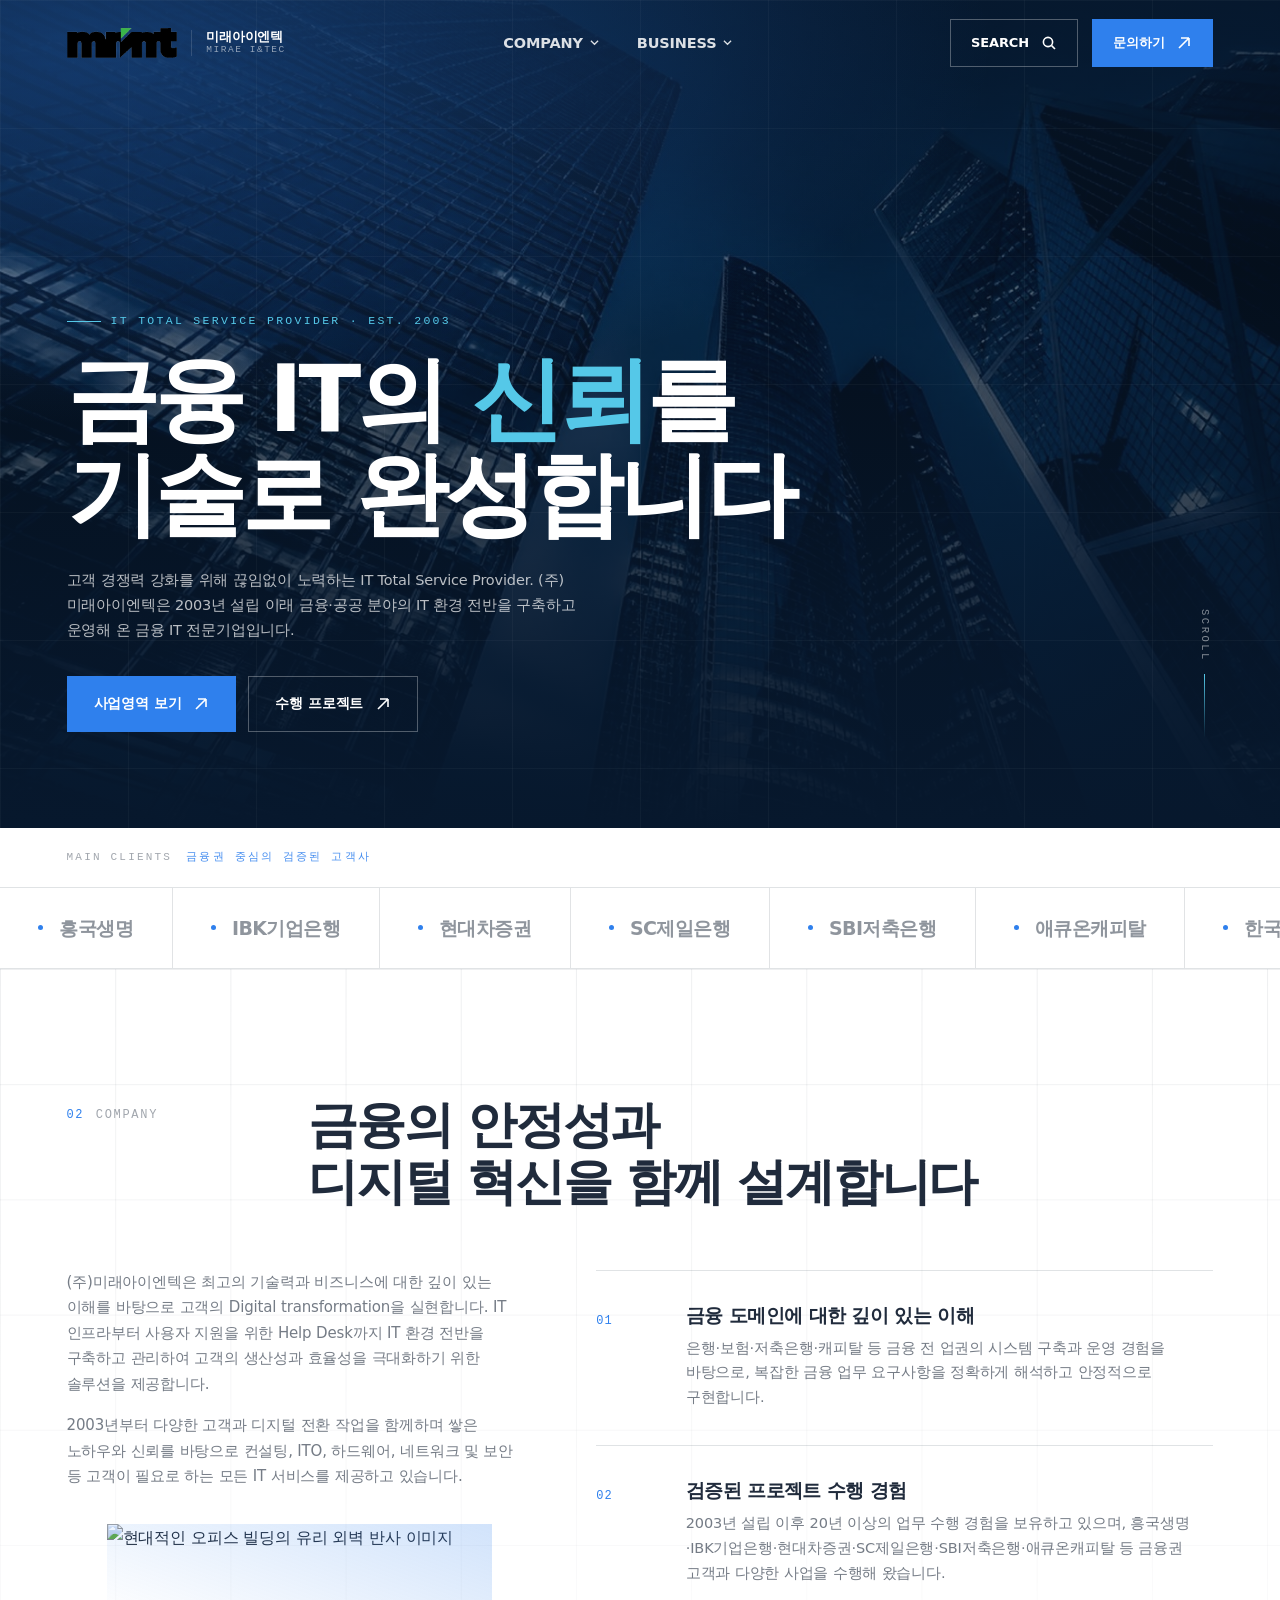
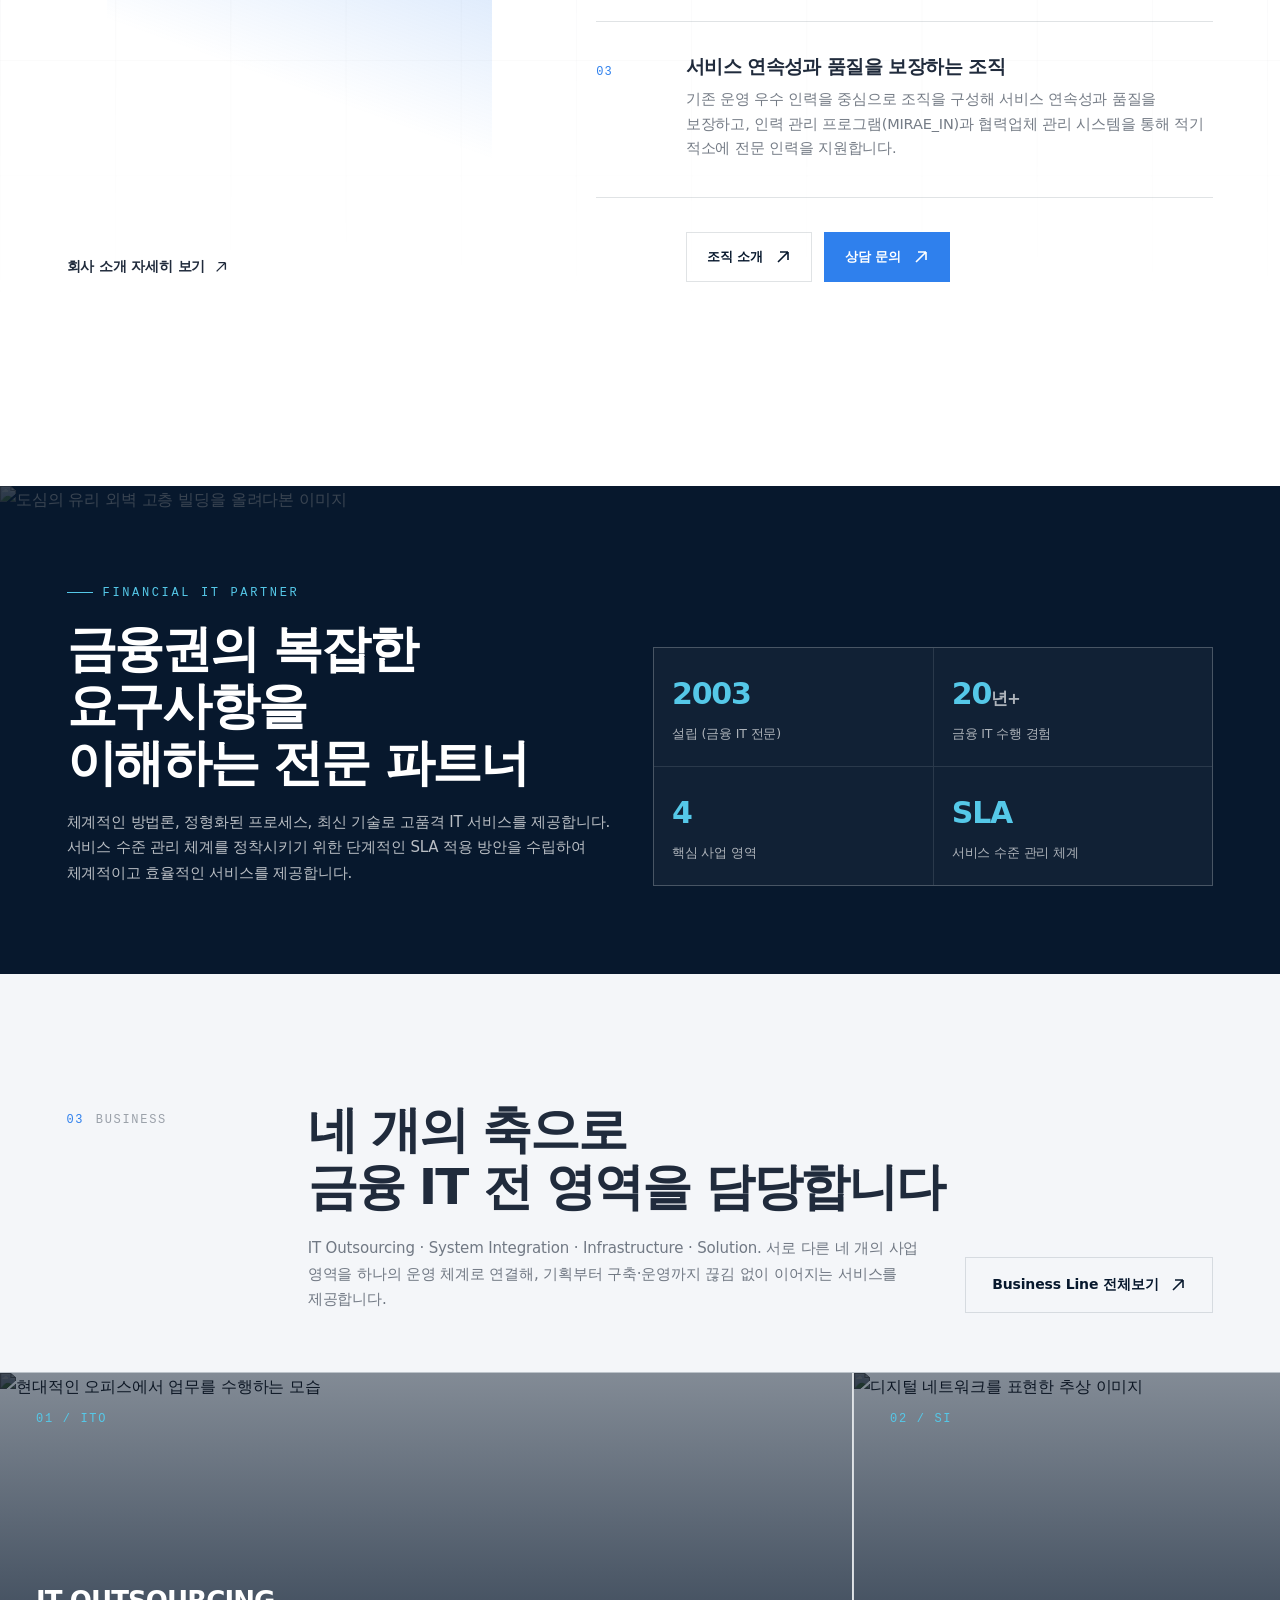
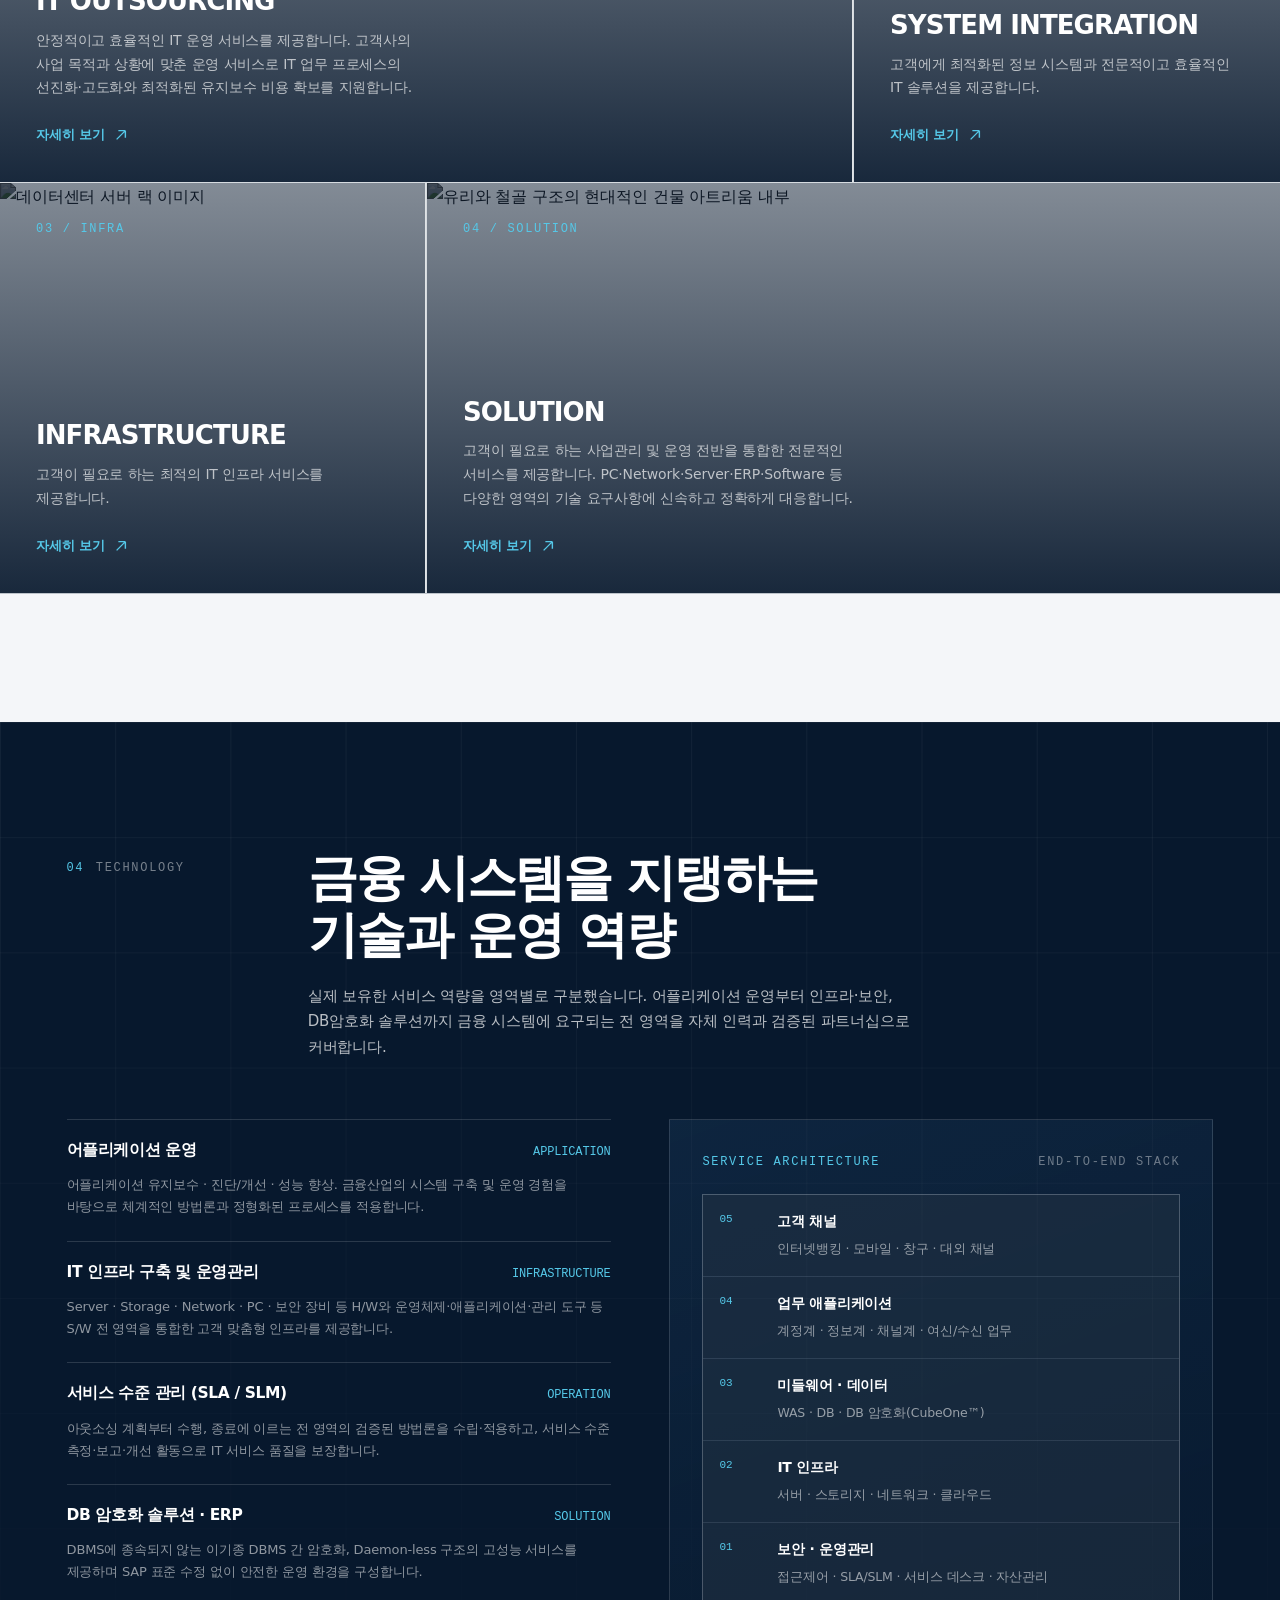
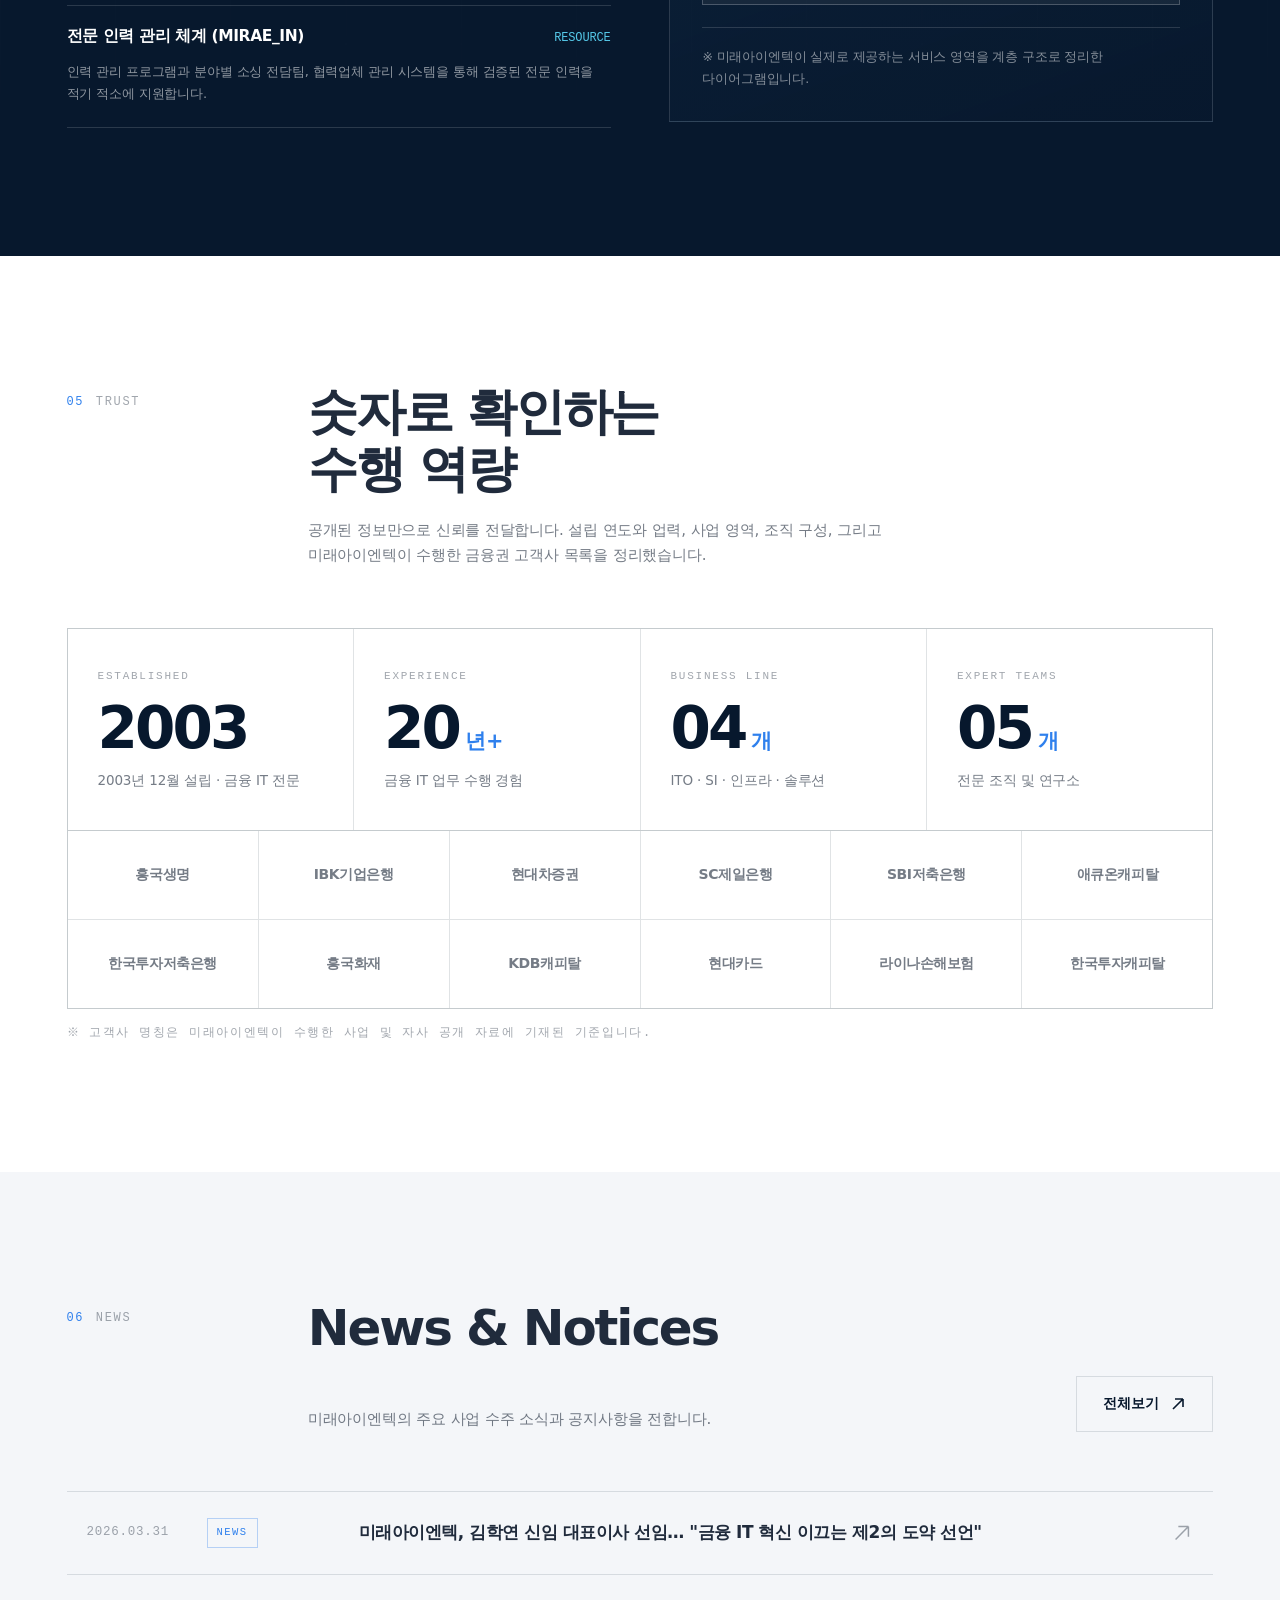
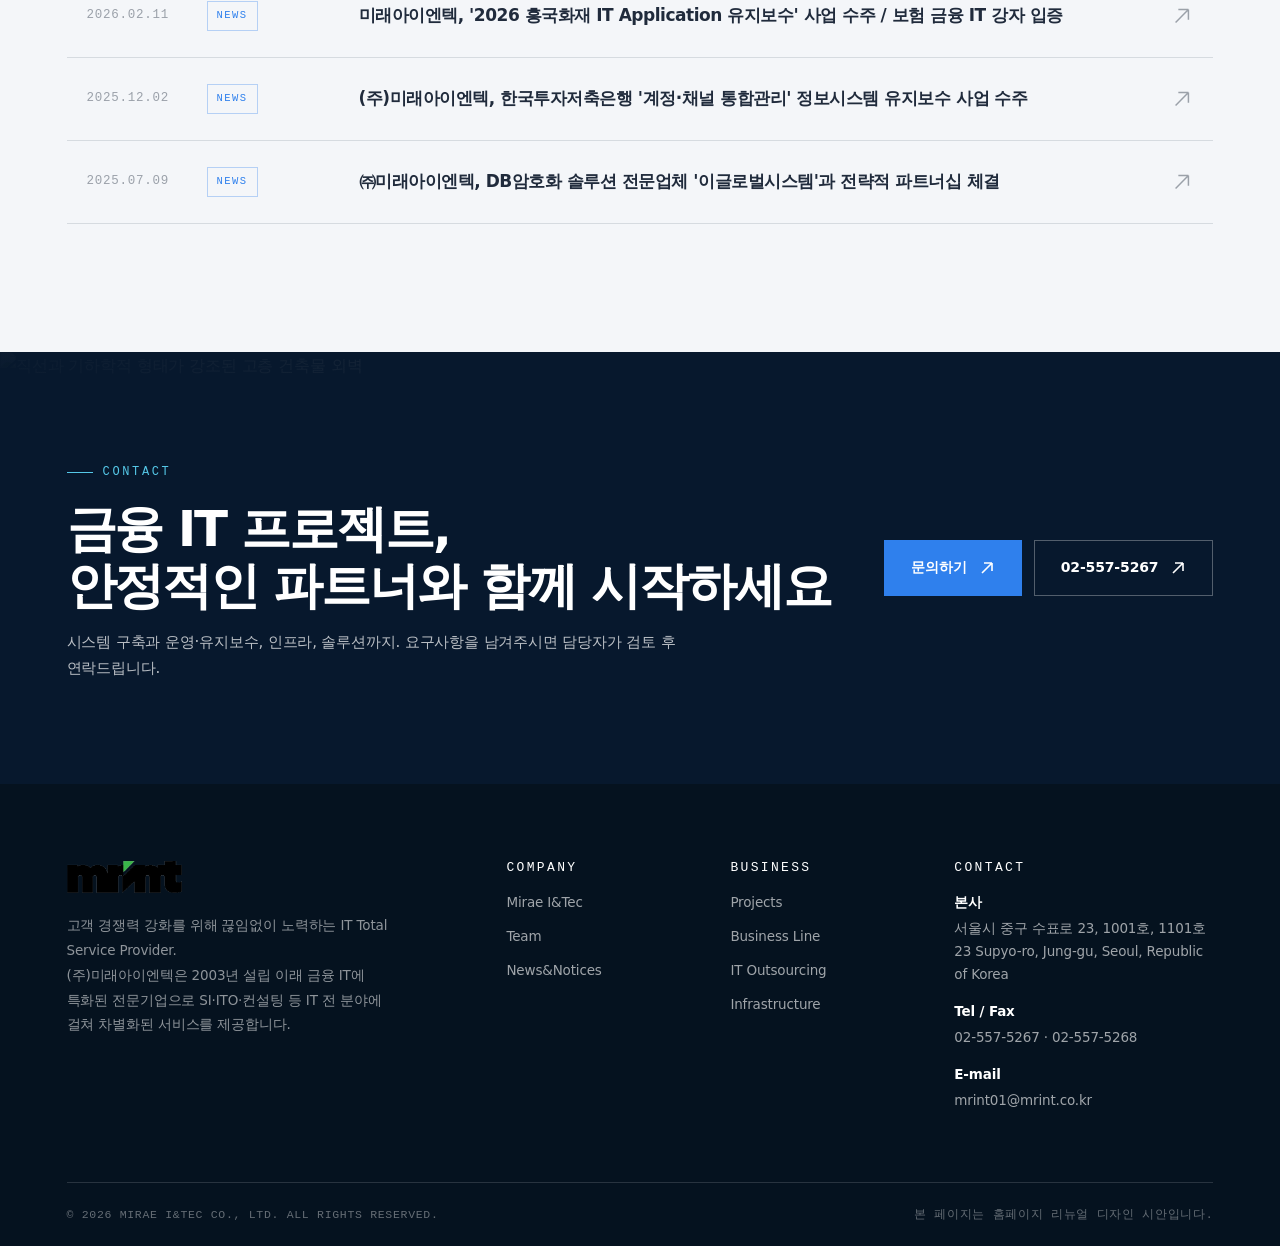
==== index.html @ 9a695aab "폴더 분리" ====
<!DOCTYPE html>
<html lang="ko">
<head>
<meta charset="utf-8">
<script>document.documentElement.className='js';</script>
<meta name="viewport" content="width=device-width, initial-scale=1">
<title>미래아이엔텍 MRINT | 금융 IT Total Service Provider</title>
<meta name="description" content="미래아이엔텍은 2003년 설립 이래 금융권 IT에 특화된 전문기업으로, ITO·SI·인프라·솔루션 등 IT 전 분야에 걸쳐 차별화된 서비스를 제공합니다.">
<link rel="preconnect" href="https://cdn.jsdelivr.net">
<link rel="stylesheet" href="https://cdn.jsdelivr.net/gh/orioncactus/pretendard@v1.3.9/dist/web/variable/pretendardvariable-dynamic-subset.min.css">
<link rel="stylesheet" href="css/style.css">
</head>
<body>
<!-- ===================== HEADER ===================== -->
<header class="hd" id="hd">
  <div class="wrap hd__in">
    <a class="brand" href="#/" data-nav>
      <img class="brand__logo" src="images/logo.png" alt="미래아이엔텍 MRINT 로고">
      <span class="brand__txt"><b>미래아이엔텍</b><i>Mirae I&amp;Tec</i></span>
    </a>
    <nav class="nav" aria-label="주 메뉴">
      <div class="nav__item">
        <a class="nav__link" href="#/company/mirae" data-nav>COMPANY
          <svg class="nav__caret" viewBox="0 0 10 10" fill="none" stroke="currentColor" stroke-width="1.4"><path d="M1 3l4 4 4-4"/></svg>
        </a>
        <div class="mega">
          <a href="#/company/mirae" data-nav><em>01</em><span><b>Mirae I&amp;Tec</b><i>기업 소개 · 비전 · 오시는 길</i></span></a>
          <a href="#/company/team" data-nav><em>02</em><span><b>Team</b><i>대표이사 및 5개 전문 조직</i></span></a>
          <a href="#/company/news" data-nav><em>03</em><span><b>News&amp;Notices</b><i>뉴스 · 공지사항</i></span></a>
        </div>
      </div>
      <div class="nav__item">
        <a class="nav__link" href="#/business/business-line" data-nav>BUSINESS
          <svg class="nav__caret" viewBox="0 0 10 10" fill="none" stroke="currentColor" stroke-width="1.4"><path d="M1 3l4 4 4-4"/></svg>
        </a>
        <div class="mega">
          <a href="#/business/projects" data-nav><em>01</em><span><b>Projects</b><i>수행 프로젝트 전체 목록</i></span></a>
          <a href="#/business/business-line" data-nav><em>02</em><span><b>Business Line</b><i>ITO · SI · 인프라 · 솔루션</i></span></a>
        </div>
      </div>
    </nav>
    <div class="hd__act">
      <button class="btn btn--ghost btn--sm hd__cta" type="button" data-open-search>
        <span>SEARCH</span>
        <svg class="btn__ico" viewBox="0 0 16 16" fill="none" stroke="currentColor" stroke-width="1.6"><circle cx="7" cy="7" r="4.6"/><path d="M10.6 10.6L14 14"/></svg>
      </button>
      <a class="btn btn--blue btn--sm hd__cta" href="#/contact" data-nav><span>문의하기</span>
        <svg class="btn__ico" viewBox="0 0 16 16" fill="none" stroke="currentColor" stroke-width="1.6"><path d="M3 13L13 3M13 3H5M13 3v8"/></svg>
      </a>
      <button class="burger" type="button" aria-label="메뉴 열기" id="burger"><i></i></button>
    </div>
  </div>
</header>

<!-- ===================== MOBILE NAV ===================== -->
<div class="mnav" id="mnav">
  <div class="mnav__grp">
    <span>COMPANY</span>
    <a href="#/company/mirae" data-nav>Mirae I&amp;Tec<small>기업 소개 · 비전 · 오시는 길</small></a>
    <a href="#/company/team" data-nav>Team<small>대표이사 및 5개 전문 조직</small></a>
    <a href="#/company/news" data-nav>News&amp;Notices<small>뉴스 · 공지사항</small></a>
  </div>
  <div class="mnav__grp">
    <span>BUSINESS</span>
    <a href="#/business/projects" data-nav>Projects<small>수행 프로젝트 전체 목록</small></a>
    <a href="#/business/business-line" data-nav>Business Line<small>ITO · SI · 인프라 · 솔루션</small></a>
  </div>
  <div class="mnav__grp">
    <span>CONTACT</span>
    <a href="#/contact" data-nav>문의 및 상담</a>
  </div>
  <div class="mnav__foot">
    서울시 중구 수표로 23, 1001호, 1101호<br>
    T. 02-557-5267 &nbsp;·&nbsp; F. 02-557-5268<br>
    E. mrint01@mrint.co.kr
  </div>
</div>

<!-- ===================== SEARCH OVERLAY ===================== -->
<div class="ovl" id="srch" style="z-index:130;padding-top:clamp(84px,10vw,120px)">
  <div class="wrap">
    <span class="eyebrow" style="color:var(--cyan)">SEARCH</span>
    <h2 class="h-lg" style="color:#fff;margin:18px 0 26px">무엇을 찾으시나요?</h2>
    <input id="srchIn" type="search" placeholder="프로젝트, 뉴스, 사업분야 검색" autocomplete="off"
      style="width:100%;background:transparent;border:0;border-bottom:2px solid rgba(255,255,255,.25);color:#fff;font:inherit;font-size:clamp(20px,3vw,32px);font-weight:700;letter-spacing:-0.035em;padding:16px 0;outline:none">
    <ul id="srchOut" style="margin-top:26px;border-top:1px solid var(--hair-l);max-height:46vh;overflow:auto"></ul>
    <button class="btn btn--ghost btn--sm" style="margin-top:28px" type="button" data-close-search><span>닫기</span></button>
  </div>
</div>

<!-- ===================== HOME ===================== -->
<main>
<section class="page is-on" id="page-home">

  <!-- HERO -->
  <div class="hero">
    <div class="hero__bg">
      <img src="images/hero.jpg" alt="야경의 고층 빌딩을 올려다본 로우앵글 이미지">
    </div>
    <div class="hero__grid"></div>
    <div class="hero__scroll"><span>SCROLL</span><i></i></div>
    <div class="hero__in wrap">
      <div class="hero__top">
        <div>
          <span class="hero__tag">IT Total Service Provider · Est. 2003</span>
          <h1>금융 IT의 <em>신뢰</em>를<br>기술로 <span class="out">완성</span>합니다</h1>
          <p class="hero__desc">고객 경쟁력 강화를 위해 끊임없이 노력하는 IT Total Service Provider. (주)미래아이엔텍은 2003년 설립 이래 금융·공공 분야의 IT 환경 전반을 구축하고 운영해 온 금융 IT 전문기업입니다.</p>
          <div class="hero__btns">
            <a class="btn btn--blue" href="#/business/business-line" data-nav><span>사업영역 보기</span>
              <svg class="btn__ico" viewBox="0 0 16 16" fill="none" stroke="currentColor" stroke-width="1.6"><path d="M3 13L13 3M13 3H5M13 3v8"/></svg></a>
            <a class="btn btn--ghost" href="#/business/projects" data-nav><span>수행 프로젝트</span>
              <svg class="btn__ico" viewBox="0 0 16 16" fill="none" stroke="currentColor" stroke-width="1.6"><path d="M3 13L13 3M13 3H5M13 3v8"/></svg></a>
          </div>
        </div>
      </div>
    </div>
  </div>

  <!-- CLIENTS -->
  <div class="clients">
    <div class="clients__lbl"><span>Main Clients</span><span style="color:rgba(47,128,237,.9)">금융권 중심의 검증된 고객사</span></div>
    <div class="marquee">
      <span>흥국생명</span><span>IBK기업은행</span><span>현대차증권</span><span>SC제일은행</span><span>SBI저축은행</span><span>애큐온캐피탈</span><span>한국투자저축은행</span><span>흥국화재</span><span>KDB캐피탈</span><span>현대카드</span><span>라이나손해보험</span><span>BNK캐피탈</span><span>한국투자캐피탈</span><span>태광그룹</span><span>산림조합중앙회</span><span>경동나비엔</span>
      <span>흥국생명</span><span>IBK기업은행</span><span>현대차증권</span><span>SC제일은행</span><span>SBI저축은행</span><span>애큐온캐피탈</span><span>한국투자저축은행</span><span>흥국화재</span><span>KDB캐피탈</span><span>현대카드</span><span>라이나손해보험</span><span>BNK캐피탈</span><span>한국투자캐피탈</span><span>태광그룹</span><span>산림조합중앙회</span><span>경동나비엔</span>
    </div>
  </div>

  <!-- 02 COMPANY -->
  <section class="sec">
    <div class="grid-lines"></div>
    <div class="wrap">
      <div class="sec-head reveal">
        <div class="sec-head__rail"><span class="idx">02</span><span class="mono" style="color:var(--ink-40)">Company</span></div>
        <div>
          <h2 class="h-lg sec-head__title">금융의 안정성과<br>디지털 혁신을 함께 설계합니다</h2>
        </div>
      </div>
      <div class="intro">
        <div class="intro__aside reveal">
          <p class="lead">(주)미래아이엔텍은 최고의 기술력과 비즈니스에 대한 깊이 있는 이해를 바탕으로 고객의 Digital transformation을 실현합니다. IT 인프라부터 사용자 지원을 위한 Help Desk까지 IT 환경 전반을 구축하고 관리하여 고객의 생산성과 효율성을 극대화하기 위한 솔루션을 제공합니다.</p>
          <p class="lead" style="margin-top:16px">2003년부터 다양한 고객과 디지털 전환 작업을 함께하며 쌓은 노하우와 신뢰를 바탕으로 컨설팅, ITO, 하드웨어, 네트워크 및 보안 등 고객이 필요로 하는 모든 IT 서비스를 제공하고 있습니다.</p>
          <figure class="intro__fig">
            <img src="https://sspark.genspark.ai/i/3zd4HJDZ93FeDsOf?width=2560" alt="현대적인 오피스 빌딩의 유리 외벽 반사 이미지">
          </figure>
          <a class="lnk" href="#/company/mirae" data-nav style="margin-top:26px">회사 소개 자세히 보기
            <svg width="14" height="14" viewBox="0 0 16 16" fill="none" stroke="currentColor" stroke-width="1.6"><path d="M3 13L13 3M13 3H5M13 3v8"/></svg></a>
        </div>
        <div class="value reveal" data-d="1">
          <div class="value__row">
            <em>01</em>
            <div><h3 class="h-sm">금융 도메인에 대한 깊이 있는 이해</h3>
            <p>은행·보험·저축은행·캐피탈 등 금융 전 업권의 시스템 구축과 운영 경험을 바탕으로, 복잡한 금융 업무 요구사항을 정확하게 해석하고 안정적으로 구현합니다.</p></div>
          </div>
          <div class="value__row">
            <em>02</em>
            <div><h3 class="h-sm">검증된 프로젝트 수행 경험</h3>
            <p>2003년 설립 이후 20년 이상의 업무 수행 경험을 보유하고 있으며, 흥국생명·IBK기업은행·현대차증권·SC제일은행·SBI저축은행·애큐온캐피탈 등 금융권 고객과 다양한 사업을 수행해 왔습니다.</p></div>
          </div>
          <div class="value__row">
            <em>03</em>
            <div><h3 class="h-sm">서비스 연속성과 품질을 보장하는 조직</h3>
            <p>기존 운영 우수 인력을 중심으로 조직을 구성해 서비스 연속성과 품질을 보장하고, 인력 관리 프로그램(MIRAE_IN)과 협력업체 관리 시스템을 통해 적기 적소에 전문 인력을 지원합니다.</p></div>
          </div>
          <div class="value__row" style="border-bottom:0;padding-bottom:0">
            <em>&nbsp;</em>
            <div style="display:flex;flex-wrap:wrap;gap:12px">
              <a class="btn btn--line btn--sm" href="#/company/team" data-nav><span>조직 소개</span>
                <svg class="btn__ico" viewBox="0 0 16 16" fill="none" stroke="currentColor" stroke-width="1.6"><path d="M3 13L13 3M13 3H5M13 3v8"/></svg></a>
              <a class="btn btn--blue btn--sm" href="#/contact" data-nav><span>상담 문의</span>
                <svg class="btn__ico" viewBox="0 0 16 16" fill="none" stroke="currentColor" stroke-width="1.6"><path d="M3 13L13 3M13 3H5M13 3v8"/></svg></a>
            </div>
          </div>
        </div>
      </div>
    </div>
  </section>

  <!-- DARK BAND -->
  <section class="band">
    <img src="https://sspark.genspark.ai/i/7VCzsJghcWMQxlhi?width=2560" alt="도심의 유리 외벽 고층 빌딩을 올려다본 이미지">
    <div class="band__in">
      <div class="reveal">
        <span class="eyebrow">Financial IT Partner</span>
        <h2 class="h-lg" style="margin-top:18px">금융권의 복잡한 요구사항을<br>이해하는 전문 파트너</h2>
        <p class="lead" style="margin-top:18px">체계적인 방법론, 정형화된 프로세스, 최신 기술로 고품격 IT 서비스를 제공합니다. 서비스 수준 관리 체계를 정착시키기 위한 단계적인 SLA 적용 방안을 수립하여 체계적이고 효율적인 서비스를 제공합니다.</p>
      </div>
      <div class="band__facts reveal" data-d="1">
        <div><b>2003</b><span>설립 (금융 IT 전문)</span></div>
        <div><b>20<span style="font-size:.55em">년+</span></b><span>금융 IT 수행 경험</span></div>
        <div><b>4</b><span>핵심 사업 영역</span></div>
        <div><b>SLA</b><span>서비스 수준 관리 체계</span></div>
      </div>
    </div>
  </section>

  <!-- 03 BUSINESS LINE -->
  <section class="sec sec--gray" style="padding-top:0">
    <div class="wrap" style="padding-top:clamp(72px,10vw,150px)">
      <div class="sec-head reveal">
        <div class="sec-head__rail"><span class="idx">03</span><span class="mono" style="color:var(--ink-40)">Business</span></div>
        <div>
          <h2 class="h-lg sec-head__title">네 개의 축으로<br>금융 IT 전 영역을 담당합니다</h2>
          <div class="sec-head__body">
            <p class="lead">IT Outsourcing · System Integration · Infrastructure · Solution. 서로 다른 네 개의 사업 영역을 하나의 운영 체계로 연결해, 기획부터 구축·운영까지 끊김 없이 이어지는 서비스를 제공합니다.</p>
            <a class="btn btn--line" href="#/business/business-line" data-nav><span>Business Line 전체보기</span>
              <svg class="btn__ico" viewBox="0 0 16 16" fill="none" stroke="currentColor" stroke-width="1.6"><path d="M3 13L13 3M13 3H5M13 3v8"/></svg></a>
          </div>
        </div>
      </div>
    </div>
    <div class="mods" style="border-top:1px solid var(--hair)">
      <a class="mod mod--wide" href="#/business/business-line/ito" data-nav style="border-right:1px solid var(--hair)">
        <div class="mod__img"><img src="https://sspark.genspark.ai/i/fH7KyLyOjilFM6U8?width=2560" alt="현대적인 오피스에서 업무를 수행하는 모습"></div>
        <div class="mod__in">
          <div class="mod__top"><span class="mono" style="color:var(--cyan)">01 / ITO</span></div>
          <h3>IT OUTSOURCING</h3>
          <p>안정적이고 효율적인 IT 운영 서비스를 제공합니다. 고객사의 사업 목적과 상황에 맞춘 운영 서비스로 IT 업무 프로세스의 선진화·고도화와 최적화된 유지보수 비용 확보를 지원합니다.</p>
          <span class="mod__foot">자세히 보기 <svg width="14" height="14" viewBox="0 0 16 16" fill="none" stroke="currentColor" stroke-width="1.6"><path d="M3 13L13 3M13 3H5M13 3v8"/></svg></span>
        </div>
      </a>
      <a class="mod mod--half" href="#/business/business-line/si" data-nav>
        <div class="mod__img"><img src="https://sspark.genspark.ai/i/DwACFArSqNNVmRDL?width=2560" alt="디지털 네트워크를 표현한 추상 이미지"></div>
        <div class="mod__in">
          <div class="mod__top"><span class="mono" style="color:var(--cyan)">02 / SI</span></div>
          <h3>SYSTEM INTEGRATION</h3>
          <p>고객에게 최적화된 정보 시스템과 전문적이고 효율적인 IT 솔루션을 제공합니다.</p>
          <span class="mod__foot">자세히 보기 <svg width="14" height="14" viewBox="0 0 16 16" fill="none" stroke="currentColor" stroke-width="1.6"><path d="M3 13L13 3M13 3H5M13 3v8"/></svg></span>
        </div>
      </a>
      <a class="mod mod--half" href="#/business/business-line/infra" data-nav style="border-right:1px solid var(--hair)">
        <div class="mod__img"><img src="https://sspark.genspark.ai/i/B9Z7d9ONrrV2J2IP?width=2560" alt="데이터센터 서버 랙 이미지"></div>
        <div class="mod__in">
          <div class="mod__top"><span class="mono" style="color:var(--cyan)">03 / INFRA</span></div>
          <h3>INFRASTRUCTURE</h3>
          <p>고객이 필요로 하는 최적의 IT 인프라 서비스를 제공합니다.</p>
          <span class="mod__foot">자세히 보기 <svg width="14" height="14" viewBox="0 0 16 16" fill="none" stroke="currentColor" stroke-width="1.6"><path d="M3 13L13 3M13 3H5M13 3v8"/></svg></span>
        </div>
      </a>
      <a class="mod mod--wide" href="#/business/business-line/solution" data-nav>
        <div class="mod__img"><img src="https://sspark.genspark.ai/i/sA3yvT5nzUdq1iRw?width=2560" alt="유리와 철골 구조의 현대적인 건물 아트리움 내부"></div>
        <div class="mod__in">
          <div class="mod__top"><span class="mono" style="color:var(--cyan)">04 / SOLUTION</span></div>
          <h3>SOLUTION</h3>
          <p>고객이 필요로 하는 사업관리 및 운영 전반을 통합한 전문적인 서비스를 제공합니다. PC·Network·Server·ERP·Software 등 다양한 영역의 기술 요구사항에 신속하고 정확하게 대응합니다.</p>
          <span class="mod__foot">자세히 보기 <svg width="14" height="14" viewBox="0 0 16 16" fill="none" stroke="currentColor" stroke-width="1.6"><path d="M3 13L13 3M13 3H5M13 3v8"/></svg></span>
        </div>
      </a>
    </div>
  </section>

  <!-- 04 TECHNOLOGY -->
  <section class="sec sec--dark">
    <div class="grid-lines grid-lines--dark"></div>
    <div class="wrap">
      <div class="sec-head reveal">
        <div class="sec-head__rail"><span class="idx">04</span><span class="mono" style="color:rgba(255,255,255,.45)">Technology</span></div>
        <div>
          <h2 class="h-lg sec-head__title">금융 시스템을 지탱하는<br>기술과 운영 역량</h2>
          <div class="sec-head__body">
            <p class="lead">실제 보유한 서비스 역량을 영역별로 구분했습니다. 어플리케이션 운영부터 인프라·보안, DB암호화 솔루션까지 금융 시스템에 요구되는 전 영역을 자체 인력과 검증된 파트너십으로 커버합니다.</p>
          </div>
        </div>
      </div>
      <div class="tech">
        <div class="cap reveal">
          <div class="cap__row">
            <header><h4>어플리케이션 운영</h4><b>APPLICATION</b></header>
            <p>어플리케이션 유지보수 · 진단/개선 · 성능 향상. 금융산업의 시스템 구축 및 운영 경험을 바탕으로 체계적인 방법론과 정형화된 프로세스를 적용합니다.</p>
          </div>
          <div class="cap__row">
            <header><h4>IT 인프라 구축 및 운영관리</h4><b>INFRASTRUCTURE</b></header>
            <p>Server · Storage · Network · PC · 보안 장비 등 H/W와 운영체제·애플리케이션·관리 도구 등 S/W 전 영역을 통합한 고객 맞춤형 인프라를 제공합니다.</p>
          </div>
          <div class="cap__row">
            <header><h4>서비스 수준 관리 (SLA / SLM)</h4><b>OPERATION</b></header>
            <p>아웃소싱 계획부터 수행, 종료에 이르는 전 영역의 검증된 방법론을 수립·적용하고, 서비스 수준 측정·보고·개선 활동으로 IT 서비스 품질을 보장합니다.</p>
          </div>
          <div class="cap__row">
            <header><h4>DB 암호화 솔루션 · ERP</h4><b>SOLUTION</b></header>
            <p>DBMS에 종속되지 않는 이기종 DBMS 간 암호화, Daemon-less 구조의 고성능 서비스를 제공하며 SAP 표준 수정 없이 안전한 운영 환경을 구성합니다.</p>
          </div>
          <div class="cap__row">
            <header><h4>전문 인력 관리 체계 (MIRAE_IN)</h4><b>RESOURCE</b></header>
            <p>인력 관리 프로그램과 분야별 소싱 전담팀, 협력업체 관리 시스템을 통해 검증된 전문 인력을 적기 적소에 지원합니다.</p>
          </div>
        </div>
        <div class="reveal" data-d="1">
          <div class="techvis">
            <div class="techvis__hd">
              <span class="mono" style="color:var(--cyan)">Service Architecture</span>
              <span class="mono" style="color:rgba(255,255,255,.4)">End-to-End Stack</span>
            </div>
            <div class="stack">
              <div class="stack__row"><span class="stack__no">05</span><div><b>고객 채널</b><em>인터넷뱅킹 · 모바일 · 창구 · 대외 채널</em></div></div>
              <div class="stack__row"><span class="stack__no">04</span><div><b>업무 애플리케이션</b><em>계정계 · 정보계 · 채널계 · 여신/수신 업무</em></div></div>
              <div class="stack__row"><span class="stack__no">03</span><div><b>미들웨어 · 데이터</b><em>WAS · DB · DB 암호화(CubeOne™)</em></div></div>
              <div class="stack__row"><span class="stack__no">02</span><div><b>IT 인프라</b><em>서버 · 스토리지 · 네트워크 · 클라우드</em></div></div>
              <div class="stack__row"><span class="stack__no">01</span><div><b>보안 · 운영관리</b><em>접근제어 · SLA/SLM · 서비스 데스크 · 자산관리</em></div></div>
            </div>
            <p class="techvis__note">※ 미래아이엔텍이 실제로 제공하는 서비스 영역을 계층 구조로 정리한 다이어그램입니다.</p>
          </div>
        </div>
      </div>
    </div>
  </section>

  <!-- 05 PERFORMANCE / TRUST -->
  <section class="sec">
    <div class="wrap">
      <div class="sec-head reveal">
        <div class="sec-head__rail"><span class="idx">05</span><span class="mono" style="color:var(--ink-40)">Trust</span></div>
        <div>
          <h2 class="h-lg sec-head__title">숫자로 확인하는<br>수행 역량</h2>
          <div class="sec-head__body">
            <p class="lead">공개된 정보만으로 신뢰를 전달합니다. 설립 연도와 업력, 사업 영역, 조직 구성, 그리고 미래아이엔텍이 수행한 금융권 고객사 목록을 정리했습니다.</p>
          </div>
        </div>
      </div>
      <div class="nums reveal">
        <div><em>Established</em><b>2003</b><span>2003년 12월 설립 · 금융 IT 전문</span></div>
        <div><em>Experience</em><b data-count="20">20<small>년+</small></b><span>금융 IT 업무 수행 경험</span></div>
        <div><em>Business Line</em><b data-count="4">04<small>개</small></b><span>ITO · SI · 인프라 · 솔루션</span></div>
        <div><em>Expert Teams</em><b data-count="5">05<small>개</small></b><span>전문 조직 및 연구소</span></div>
      </div>
      <div class="clgrid reveal" data-d="1">
        <div>흥국생명</div><div>IBK기업은행</div><div>현대차증권</div><div>SC제일은행</div><div>SBI저축은행</div><div>애큐온캐피탈</div>
        <div>한국투자저축은행</div><div>흥국화재</div><div>KDB캐피탈</div><div>현대카드</div><div>라이나손해보험</div><div>한국투자캐피탈</div>
      </div>
      <p class="mono" style="color:var(--ink-40);margin-top:14px">※ 고객사 명칭은 미래아이엔텍이 수행한 사업 및 자사 공개 자료에 기재된 기준입니다.</p>
    </div>
  </section>

  <!-- 06 NEWS -->
  <section class="sec sec--gray">
    <div class="wrap">
      <div class="sec-head reveal">
        <div class="sec-head__rail"><span class="idx">06</span><span class="mono" style="color:var(--ink-40)">News</span></div>
        <div>
          <h2 class="h-lg sec-head__title">News &amp; Notices</h2>
          <div class="sec-head__body">
            <p class="lead">미래아이엔텍의 주요 사업 수주 소식과 공지사항을 전합니다.</p>
            <a class="btn btn--line" href="#/company/news" data-nav><span>전체보기</span>
              <svg class="btn__ico" viewBox="0 0 16 16" fill="none" stroke="currentColor" stroke-width="1.6"><path d="M3 13L13 3M13 3H5M13 3v8"/></svg></a>
          </div>
        </div>
      </div>
      <div class="list" id="homeNews"></div>
    </div>
  </section>

  <!-- CTA -->
  <section class="cta">
    <img src="https://sspark.genspark.ai/i/Ex7oZDjOL4Umrq3s?width=2560" alt="직선과 기하학적 형태가 강조된 고층 건축물 외벽">
    <div class="wrap cta__in">
      <div class="reveal">
        <span class="eyebrow">Contact</span>
        <h2 class="h-lg" style="margin-top:18px">금융 IT 프로젝트,<br>안정적인 파트너와 함께 시작하세요</h2>
        <p class="lead" style="margin-top:16px">시스템 구축과 운영·유지보수, 인프라, 솔루션까지. 요구사항을 남겨주시면 담당자가 검토 후 연락드립니다.</p>
      </div>
      <div class="reveal" data-d="1" style="display:flex;flex-wrap:wrap;gap:12px">
        <a class="btn btn--blue" href="#/contact" data-nav><span>문의하기</span>
          <svg class="btn__ico" viewBox="0 0 16 16" fill="none" stroke="currentColor" stroke-width="1.6"><path d="M3 13L13 3M13 3H5M13 3v8"/></svg></a>
        <a class="btn btn--ghost" href="tel:025575267"><span>02-557-5267</span>
          <svg class="btn__ico" viewBox="0 0 16 16" fill="none" stroke="currentColor" stroke-width="1.6"><path d="M3 13L13 3M13 3H5M13 3v8"/></svg></a>
      </div>
    </div>
  </section>
</section><!-- /page-home -->

<!-- ===================== PAGE : MIRAE I&TEC ===================== -->
<section class="page" id="page-mirae">
  <div class="phero">
    <img src="https://sspark.genspark.ai/i/t1pErGiIU5ONH3iH?width=2560" alt="유리 외벽이 반사되는 현대적인 빌딩 외관">
    <div class="grid-lines grid-lines--dark"></div>
    <div class="wrap phero__in">
      <nav class="crumb"><a href="#/" data-nav>Home</a><i>/</i><span>Company</span><i>/</i><span>Mirae I&amp;Tec</span></nav>
      <h1 class="h-xl">Mirae I&amp;Tec</h1>
      <p class="lead">최고의 기술력과 비즈니스에 대한 깊이 있는 이해를 바탕으로 고객의 Digital transformation을 실현합니다.</p>
      <div class="phero__meta">
        <span class="chip chip--blue">Est. 2003</span>
        <span class="chip">금융 IT 전문</span>
        <span class="chip">서울 중구 수표로 23</span>
      </div>
    </div>
  </div>

  <section class="sec">
    <div class="wrap">
      <div class="sec-head reveal">
        <div class="sec-head__rail"><span class="idx">01</span><span class="mono" style="color:var(--ink-40)">Introduction</span></div>
        <div><h2 class="h-lg sec-head__title">기업 소개</h2></div>
      </div>
      <div class="dtl">
        <div class="dtl__body reveal">
          <h2>(주)미래아이엔텍은</h2>
          <p>최고의 기술력과 비즈니스에 대한 깊이 있는 이해를 바탕으로 고객의 Digital transformation을 실현합니다. IT 인프라부터 사용자 지원을 위한 Help Desk까지 IT 환경 전반을 구축하고 관리하여, 고객의 생산성 및 효율성을 극대화하기 위한 솔루션을 제공합니다.</p>
          <p>우리는 2003년부터 다양한 고객들과 디지털 전환 작업을 함께하며 쌓인 노하우와 신뢰를 바탕으로 컨설팅, ITO, 하드웨어, 네트워크 및 보안 등 고객이 필요로 하는 모든 IT 서비스를 제공하고 있습니다.</p>
          <figure class="dtl__fig">
            <img src="https://sspark.genspark.ai/i/Rfg17mOGP0IcHwSC?width=2560" alt="유리와 철골로 구성된 현대 건축물의 내부 구조">
            <figcaption>IT 환경 전반을 구축·운영하는 금융 IT Total Service Provider</figcaption>
          </figure>
          <h2>핵심 가치와 비전</h2>
          <ul>
            <li><b>고객 중심</b> — 고객의 사업 목적과 상황에 맞춘 최적화된 운영·구축 서비스를 제공합니다.</li>
            <li><b>전문성</b> — 금융 분야에 대한 깊이 있는 이해도와 분야별 전문 인력을 보유하고 있습니다.</li>
            <li><b>신뢰</b> — 20년 이상의 업무 수행 경험과 검증된 방법론으로 안정적인 서비스를 보장합니다.</li>
            <li><b>지속성</b> — 기존 운영 우수 인력을 중심으로 조직을 구성해 서비스 연속성과 품질을 유지합니다.</li>
          </ul>
          <p style="margin-top:26px"><a class="btn btn--line" href="#/company/team" data-nav><span>조직 및 팀 소개 보기</span>
            <svg class="btn__ico" viewBox="0 0 16 16" fill="none" stroke="currentColor" stroke-width="1.6"><path d="M3 13L13 3M13 3H5M13 3v8"/></svg></a></p>
        </div>
        <aside class="dtl__side reveal" data-d="1">
          <dl>
            <div><dt>Company</dt><dd>주식회사 미래아이엔텍 (MRINT)</dd></div>
            <div><dt>Established</dt><dd>2003. 12</dd></div>
            <div><dt>Business</dt><dd>IT Outsourcing · System Integration · Infrastructure · Solution</dd></div>
            <div><dt>Industry</dt><dd>금융권 및 공공기관 IT 시스템 구축 · 운영</dd></div>
            <div><dt>Representative</dt><dd>김학연 (대표이사)</dd></div>
            <div><dt>Address</dt><dd>서울시 중구 수표로 23, 1001호, 1101호</dd></div>
            <div><dt>Contact</dt><dd>T. 02-557-5267<br>F. 02-557-5268<br>E. mrint01@mrint.co.kr</dd></div>
          </dl>
          <dl style="border-top:1px solid var(--hair)">
            <a class="btn btn--blue btn--sm" href="#/contact" data-nav><span>상담 문의하기</span>
              <svg class="btn__ico" viewBox="0 0 16 16" fill="none" stroke="currentColor" stroke-width="1.6"><path d="M3 13L13 3M13 3H5M13 3v8"/></svg></a>
          </dl>
        </aside>
      </div>
    </div>
  </section>

  <section class="sec sec--gray" id="location">
    <div class="wrap">
      <div class="sec-head reveal">
        <div class="sec-head__rail"><span class="idx">02</span><span class="mono" style="color:var(--ink-40)">Location</span></div>
        <div>
          <h2 class="h-lg sec-head__title">오시는 길</h2>
          <div class="sec-head__body">
            <p class="lead">서울 중구 수표로 23, 인농빌딩 1001호 · 1101호에 위치하고 있습니다.</p>
            <a class="btn btn--line" href="https://maps.google.com/maps?ll=37.563197,126.990088&amp;z=16&amp;t=m&amp;hl=ko-KR" target="_blank" rel="noopener"><span>지도 크게 보기</span>
              <svg class="btn__ico" viewBox="0 0 16 16" fill="none" stroke="currentColor" stroke-width="1.6"><path d="M3 13L13 3M13 3H5M13 3v8"/></svg></a>
          </div>
        </div>
      </div>
      <div class="map reveal">
        <div class="map__fb"><b>37.5632° N, 126.9901° E</b><span>지도가 표시되지 않는 환경에서는 ‘지도 크게 보기’를 이용해 주세요.</span></div>
        <iframe title="미래아이엔텍 위치 지도" loading="lazy" referrerpolicy="no-referrer-when-downgrade"
          src="https://maps.google.com/maps?q=37.563197,126.990088&amp;z=16&amp;hl=ko&amp;output=embed"></iframe>
      </div>
      <div class="map__card reveal" data-d="1">
        <div><b>도로명 주소</b><span>서울시 중구 수표로 23, 1001호, 1101호</span><small>인농빌딩 (저동2가)</small></div>
        <div><b>Address (EN)</b><span>23 Supyo-ro, Jung-gu, Seoul</span><small>Republic of Korea</small></div>
        <div><b>Contact</b><span>T. 02-557-5267</span><small>F. 02-557-5268 · E. mrint01@mrint.co.kr</small></div>
      </div>
      <div class="wayfind reveal" data-d="2">
        <div><b><i>1</i>지하철 이용 시</b><p>2·3호선 을지로3가역, 2·4호선 동대문역사문화공원역 인근입니다. 정확한 출구 정보는 방문 전 연락처로 확인하실 수 있습니다.</p></div>
        <div><b><i>2</i>주차 안내</b><p>건물 내 주차 공간은 한정적입니다. 방문 일정 확정 시 담당자에게 미리 알려주시면 안내해 드립니다.</p></div>
        <div><b><i>3</i>방문 상담</b><p>방문 상담은 사전 예약제로 운영됩니다. T. 02-557-5267 또는 E. mrint01@mrint.co.kr 로 문의해 주세요.</p></div>
      </div>
      <p class="note reveal" data-d="3"><b>※ 안내</b> — 지하철 출구·주차 등 상세 교통 안내는 확인된 정보가 아니어서 임의로 기재하지 않았습니다. 실제 운영 정보를 입력해 주세요.</p>
    </div>
  </section>
</section>

<!-- ===================== PAGE : TEAM ===================== -->
<section class="page" id="page-team">
  <div class="phero">
    <img src="https://sspark.genspark.ai/i/LbBv9AWSGrAcfDmE?width=2560" alt="현대적인 건물의 아트리움과 구조적 공간">
    <div class="grid-lines grid-lines--dark"></div>
    <div class="wrap phero__in">
      <nav class="crumb"><a href="#/" data-nav>Home</a><i>/</i><span>Company</span><i>/</i><span>Team</span></nav>
      <h1 class="h-xl">Team</h1>
      <p class="lead">대표이사를 중심으로 ITO·SI·인프라·솔루션, 그리고 미래기술연구소까지. 다섯 개 전문 조직이 금융 IT의 전 영역을 담당합니다.</p>
      <div class="phero__meta">
        <span class="chip chip--blue">5 Expert Teams</span>
        <span class="chip">CEO 김학연</span>
      </div>
    </div>
  </div>

  <section class="sec">
    <div class="wrap">
      <div class="sec-head reveal">
        <div class="sec-head__rail"><span class="idx">01</span><span class="mono" style="color:var(--ink-40)">CEO</span></div>
        <div><h2 class="h-lg sec-head__title">대표이사</h2></div>
      </div>
      <div class="ceo">
        <figure class="ceo__ph reveal" style="margin:0">
          <img src="images/ceo.jpg" alt="미래아이엔텍 김학연 대표이사 사진">
          <figcaption>김학연 · 대표이사 (CEO)</figcaption>
        </figure>
        <div class="reveal" data-d="1">
          <span class="eyebrow">CEO Message</span>
          <h3 class="h-md" style="margin-top:16px">김학연 <span style="font-family:var(--mono);font-size:.5em;color:var(--ink-40);letter-spacing:.12em;font-weight:500">KIM HAKYUN</span></h3>
          <p class="lead" style="margin-top:12px">대표이사 | CEO · 미래아이엔텍</p>
          <p class="lead" style="margin-top:20px">미래아이엔텍은 2003년 설립 이래 금융권 IT에 특화된 전문기업으로, SI·ITO·컨설팅 등 IT 전 분야에 걸쳐 차별화된 서비스를 제공해 왔습니다. 축적된 경험과 기술 노하우를 바탕으로 고객의 디지털 전환을 안정적으로 지원합니다.</p>
          <blockquote>“금융 IT 혁신을 이끄는 제2의 도약”</blockquote>
          <div class="nums" style="margin-top:32px;border:1px solid var(--hair)">
            <div style="grid-column:span 2"><em>Appointed</em><b style="font-size:clamp(20px,2.4vw,28px)">2026. 03</b><span>신임 대표이사 선임 (자사 공지 기준)</span></div>
            <div style="grid-column:span 2"><em>Focus</em><b style="font-size:clamp(20px,2.4vw,28px)">금융 IT</b><span>금융권 디지털 전환 · ITSM 사업 강화</span></div>
          </div>
          <p class="note"><b>※ 안내</b> — 대표이사 인사말 본문은 실제 게시 문구를 입력하는 영역입니다. 대표이사 사진은 기존 홈페이지에 게재된 사진을 사용했으며, 교체가 필요할 경우 동일 영역에서 변경할 수 있습니다.</p>
        </div>
      </div>

      <div class="sec-head reveal" style="margin-top:clamp(56px,7vw,110px)">
        <div class="sec-head__rail"><span class="idx">02</span><span class="mono" style="color:var(--ink-40)">Organization</span></div>
        <div><h2 class="h-lg sec-head__title">조직 구성</h2>
          <div class="sec-head__body"><p class="lead">각 팀은 독립된 전문 영역을 담당하며, 프로젝트 단위로 유기적으로 협업합니다.</p></div>
        </div>
      </div>
      <div class="teams">
        <article class="team reveal">
          <div class="team__ico"><svg width="22" height="22" viewBox="0 0 24 24" fill="none" stroke="currentColor" stroke-width="1.6"><rect x="3" y="4" width="18" height="12"/><path d="M8 20h8M12 16v4"/></svg></div>
          <h3>ITO 팀</h3><em>IT Outsourcing Team</em>
          <p>고객 시스템의 운영과 유지보수를 전담합니다. 어플리케이션 유지보수, 진단·개선, 성능 향상을 통해 안정적인 전산 시스템 운영을 제공합니다.</p>
          <ul><li>어플리케이션 유지보수</li><li>진단 / 개선</li><li>성능 향상</li><li>SLA / SLM</li></ul>
        </article>
        <article class="team reveal" data-d="1">
          <div class="team__ico"><svg width="22" height="22" viewBox="0 0 24 24" fill="none" stroke="currentColor" stroke-width="1.6"><path d="M4 6h16v12H4z"/><path d="M8 10h8M8 14h5"/></svg></div>
          <h3>SI 팀</h3><em>System Integration Team</em>
          <p>금융을 비롯한 다양한 산업 분야의 정보화 개발과 시스템 통합을 수행합니다. 고객의 비즈니스 프로세스를 개선하고 경쟁력을 강화합니다.</p>
          <ul><li>정보화 개발</li><li>시스템 통합</li><li>인프라 구축</li><li>업무 프로세스 개선</li></ul>
        </article>
        <article class="team reveal" data-d="2">
          <div class="team__ico"><svg width="22" height="22" viewBox="0 0 24 24" fill="none" stroke="currentColor" stroke-width="1.6"><rect x="3" y="3" width="18" height="6"/><rect x="3" y="11" width="18" height="6"/><path d="M7 21h10"/></svg></div>
          <h3>인프라 팀</h3><em>Infrastructure Maintenance Team</em>
          <p>IT 인프라 컨설팅·구축·운영·유지보수 전문 조직입니다. 서버·스토리지·네트워크·보안 장비와 클라우드 영역을 담당합니다.</p>
          <ul><li>IT 인프라 구축</li><li>IT 인프라 운영관리</li><li>Cloud</li><li>보안 장비</li></ul>
        </article>
        <article class="team reveal" data-d="3">
          <div class="team__ico"><svg width="22" height="22" viewBox="0 0 24 24" fill="none" stroke="currentColor" stroke-width="1.6"><path d="M12 3l8 4.5v9L12 21l-8-4.5v-9z"/><path d="M12 12l8-4.5M12 12v9M12 12L4 7.5"/></svg></div>
          <h3>솔루션 팀</h3><em>Solution Team</em>
          <p>사업관리 및 운영 전반을 통합한 전문 서비스를 제공합니다. DB암호화 솔루션과 ERP·IT 자산·보안 체계 구축을 담당합니다.</p>
          <ul><li>DB 암호화 (CubeOne™)</li><li>ERP</li><li>IT 자산관리</li><li>End-User Device</li></ul>
        </article>
        <article class="team reveal" data-d="4">
          <div class="team__ico"><svg width="22" height="22" viewBox="0 0 24 24" fill="none" stroke="currentColor" stroke-width="1.6"><circle cx="11" cy="11" r="6.5"/><path d="M15.8 15.8L21 21M11 8v6M8 11h6"/></svg></div>
          <h3>미래기술연구소</h3><em>Future Technology Research Center</em>
          <p>신기술과 솔루션을 발굴·검증하여 서비스에 적용합니다. 검증된 기술을 고객 환경에 맞게 적용해 서비스 경쟁력을 높입니다.</p>
          <ul><li>신기술 발굴</li><li>솔루션 검증</li><li>기술 적용</li></ul>
        </article>
        <article class="team reveal" data-d="5" style="background:var(--navy);color:#fff">
          <div class="team__ico" style="border-color:var(--hair-l);color:var(--cyan)"><svg width="22" height="22" viewBox="0 0 24 24" fill="none" stroke="currentColor" stroke-width="1.6"><path d="M12 3v18M3 12h18"/></svg></div>
          <h3 style="color:#fff">프로젝트 협업 체계</h3><em style="color:rgba(255,255,255,.45)">Collaboration</em>
          <p style="color:rgba(255,255,255,.68)">각 팀은 프로젝트 단위로 유기적으로 협업합니다. 분야별 소싱 전담팀과 협력업체 관리 시스템을 통해 검증된 인력과 기술을 결합합니다.</p>
          <ul style="border-color:var(--hair-l)"><li style="background:transparent;border-color:var(--hair-l);color:#fff">ITO</li><li style="background:transparent;border-color:var(--hair-l);color:#fff">SI</li><li style="background:transparent;border-color:var(--hair-l);color:#fff">INFRA</li><li style="background:transparent;border-color:var(--hair-l);color:#fff">SOLUTION</li></ul>
        </article>
      </div>
    </div>
  </section>
</section>

<!-- ===================== PAGE : NEWS ===================== -->
<section class="page" id="page-news">
  <div class="phero">
    <img src="https://sspark.genspark.ai/i/kcOdpeXj1Bd4lUDO?width=2560" alt="직선적인 형태의 고층 건물 외벽">
    <div class="grid-lines grid-lines--dark"></div>
    <div class="wrap phero__in">
      <nav class="crumb"><a href="#/" data-nav>Home</a><i>/</i><span>Company</span><i>/</i><span>News&amp;Notices</span></nav>
      <h1 class="h-xl">News&amp;Notices</h1>
      <p class="lead">미래아이엔텍의 주요 사업 수주 소식과 공지사항입니다.</p>
    </div>
  </div>
  <section class="sec">
    <div class="wrap">
      <div class="filters" id="newsFilters"></div>
      <div class="list" id="newsList"></div>
    </div>
  </section>
</section>

<!-- ===================== PAGE : NEWS DETAIL ===================== -->
<section class="page" id="page-newsDetail">
  <div class="phero">
    <img src="https://sspark.genspark.ai/i/kcOdpeXj1Bd4lUDO?width=2560" alt="고층 건축물 외벽">
    <div class="grid-lines grid-lines--dark"></div>
    <div class="wrap phero__in">
      <nav class="crumb" id="ndCrumb"></nav>
      <div id="ndHead"></div>
    </div>
  </div>
  <section class="sec">
    <div class="wrap">
      <div class="dtl" id="ndBody"></div>
      <div class="pager">
        <a class="lnk" href="#/company/news" data-nav><svg width="14" height="14" viewBox="0 0 16 16" fill="none" stroke="currentColor" stroke-width="1.6"><path d="M13 3L3 13M3 13h8M3 13V5"/></svg> 목록으로</a>
        <span class="mono" style="color:var(--ink-40)" id="ndNav"></span>
      </div>
    </div>
  </section>
</section>

<!-- ===================== PAGE : PROJECTS ===================== -->
<section class="page" id="page-projects">
  <div class="phero">
    <img src="https://sspark.genspark.ai/i/j4g7HIttVWXuLHch?width=2560" alt="도심의 고층 빌딩을 올려다본 이미지">
    <div class="grid-lines grid-lines--dark"></div>
    <div class="wrap phero__in">
      <nav class="crumb"><a href="#/" data-nav>Home</a><i>/</i><span>Business</span><i>/</i><span>Projects</span></nav>
      <h1 class="h-xl">Projects</h1>
      <p class="lead">금융권을 중심으로 수행한 미래아이엔텍의 프로젝트입니다. 구분(SI/ITO/Solution)과 업권별로 필터링하여 확인할 수 있습니다.</p>
      <div class="phero__meta">
        <span class="chip chip--blue" id="projCount">—</span>
        <span class="chip">SI · ITO · Solution</span>
      </div>
    </div>
  </div>
  <section class="sec">
    <div class="wrap">
      <div class="filters" id="projFilters"></div>
      <div class="pgrid" id="projGrid"></div>
      <div class="empty" id="projEmpty" style="display:none">해당 조건의 프로젝트가 없습니다.</div>
      <p class="note"><b>※ 데이터 기준</b> — 위 목록은 미래아이엔텍 공식 홈페이지에 공개된 프로젝트 정보를 그대로 옮긴 것입니다. 임의로 추가하거나 각색한 프로젝트는 포함하지 않았습니다.</p>
    </div>
  </section>
</section>

<!-- ===================== PAGE : PROJECT DETAIL ===================== -->
<section class="page" id="page-projDetail">
  <div class="phero">
    <img src="https://sspark.genspark.ai/i/puLQxZe24di3fkL3?width=2560" alt="유리 커튼월 건축물">
    <div class="grid-lines grid-lines--dark"></div>
    <div class="wrap phero__in">
      <nav class="crumb" id="pdCrumb"></nav>
      <div id="pdHead"></div>
    </div>
  </div>
  <section class="sec">
    <div class="wrap">
      <div class="dtl" id="pdBody"></div>
      <div class="pager">
        <a class="lnk" href="#/business/projects" data-nav><svg width="14" height="14" viewBox="0 0 16 16" fill="none" stroke="currentColor" stroke-width="1.6"><path d="M13 3L3 13M3 13h8M3 13V5"/></svg> 프로젝트 목록으로</a>
      </div>
    </div>
  </section>
</section>

<!-- ===================== PAGE : BUSINESS LINE ===================== -->
<section class="page" id="page-businessLine">
  <div class="phero">
    <img src="https://sspark.genspark.ai/i/Mx7L2eqzSbzMj61C?width=2560" alt="현대적인 건축물의 유리와 금속 구조">
    <div class="grid-lines grid-lines--dark"></div>
    <div class="wrap phero__in">
      <nav class="crumb"><a href="#/" data-nav>Home</a><i>/</i><span>Business</span><i>/</i><span>Business Line</span></nav>
      <h1 class="h-xl">Business Line</h1>
      <p class="lead">IT Outsourcing · System Integration · Infrastructure · Solution. 네 개의 사업 영역으로 금융 IT의 전 단계를 지원합니다.</p>
      <div class="phero__meta"><span class="chip chip--blue">4 Business Lines</span></div>
    </div>
  </div>
  <section class="sec sec--gray">
    <div class="wrap">
      <div class="bl" id="blGrid"></div>
    </div>
  </section>
</section>

<!-- ===================== PAGE : BUSINESS LINE DETAIL ===================== -->
<section class="page" id="page-blDetail">
  <div class="phero">
    <img src="https://sspark.genspark.ai/i/Mx7L2eqzSbzMj61C?width=2560" alt="현대 건축물의 유리 외벽">
    <div class="grid-lines grid-lines--dark"></div>
    <div class="wrap phero__in">
      <nav class="crumb" id="blDCrumb"></nav>
      <div id="blDHead"></div>
    </div>
  </div>
  <section class="sec">
    <div class="wrap"><div id="blDBody"></div></div>
  </section>
</section>

<!-- ===================== PAGE : CONTACT ===================== -->
<section class="page" id="page-contact">
  <div class="phero">
    <img src="https://sspark.genspark.ai/i/PsrPi1jICm6BXvpy?width=2560" alt="금융지구의 고층 빌딩">
    <div class="grid-lines grid-lines--dark"></div>
    <div class="wrap phero__in">
      <nav class="crumb"><a href="#/" data-nav>Home</a><i>/</i><span>Contact</span></nav>
      <h1 class="h-xl">Contact</h1>
      <p class="lead">시스템 구축·운영 유지보수·인프라·솔루션 문의를 남겨주시면 담당자가 검토 후 연락드립니다.</p>
    </div>
  </div>
  <section class="sec">
    <div class="wrap">
      <div class="dtl">
        <div class="reveal">
          <h2 class="h-md">문의하기</h2>
          <p class="lead" style="margin:14px 0 26px">아래 정보를 입력해 주세요. 실제 서비스 적용 시 담당자 메일(mrint01@mrint.co.kr)로 전송되도록 연동하는 영역입니다.</p>
          <form class="frm" onsubmit="return false">
            <div class="frm__row">
              <div><label for="c1">회사명 / 기관명</label><input id="c1" type="text" placeholder="예) ○○은행"></div>
              <div><label for="c2">담당자 성함</label><input id="c2" type="text" placeholder="홍길동"></div>
            </div>
            <div class="frm__row">
              <div><label for="c3">연락처</label><input id="c3" type="tel" placeholder="010-0000-0000"></div>
              <div><label for="c4">이메일</label><input id="c4" type="email" placeholder="name@company.co.kr"></div>
            </div>
            <div><label for="c5">문의 분야</label>
              <select id="c5">
                <option>IT OUTSOURCING</option><option>SYSTEM INTEGRATION</option>
                <option>INFRASTRUCTURE</option><option>SOLUTION</option><option>기타 / 협력 제안</option>
              </select>
            </div>
            <div><label for="c6">문의 내용</label><textarea id="c6" rows="6" placeholder="프로젝트 개요, 일정, 범위 등을 자유롭게 작성해 주세요."></textarea></div>
            <div style="display:flex;gap:12px;flex-wrap:wrap;align-items:center">
              <button class="btn btn--blue" type="submit"><span>문의 접수</span>
                <svg class="btn__ico" viewBox="0 0 16 16" fill="none" stroke="currentColor" stroke-width="1.6"><path d="M3 13L13 3M13 3H5M13 3v8"/></svg></button>
              <span class="mono" style="color:var(--ink-40)">※ 시안이므로 실제 전송은 되지 않습니다.</span>
            </div>
          </form>
        </div>
        <aside class="dtl__side reveal" data-d="1">
          <dl>
            <div><dt>Telephone</dt><dd>02-557-5267</dd></div>
            <div><dt>Fax</dt><dd>02-557-5268</dd></div>
            <div><dt>E-mail</dt><dd>mrint01@mrint.co.kr</dd></div>
            <div><dt>Address</dt><dd>서울시 중구 수표로 23, 1001호, 1101호<br><span style="font-weight:400;color:var(--ink-60);font-size:13px">23 Supyo-ro, Jung-gu, Seoul, Republic of Korea</span></dd></div>
          </dl>
        </aside>
      </div>
    </div>
  </section>
</section>
</main>

<!-- ===================== FOOTER ===================== -->
<footer class="ft">
  <div class="wrap">
    <div class="ft__grid">
      <div class="ft__brand">
        <img src="images/logo.png" alt="미래아이엔텍 MRINT 로고">
        <p>고객 경쟁력 강화를 위해 끊임없이 노력하는 IT Total Service Provider.<br>(주)미래아이엔텍은 2003년 설립 이래 금융 IT에 특화된 전문기업으로 SI·ITO·컨설팅 등 IT 전 분야에 걸쳐 차별화된 서비스를 제공합니다.</p>
      </div>
      <div>
        <h4>Company</h4>
        <ul>
          <li><a href="#/company/mirae" data-nav>Mirae I&amp;Tec</a></li>
          <li><a href="#/company/team" data-nav>Team</a></li>
          <li><a href="#/company/news" data-nav>News&amp;Notices</a></li>
        </ul>
      </div>
      <div>
        <h4>Business</h4>
        <ul>
          <li><a href="#/business/projects" data-nav>Projects</a></li>
          <li><a href="#/business/business-line" data-nav>Business Line</a></li>
          <li><a href="#/business/business-line/ito" data-nav>IT Outsourcing</a></li>
          <li><a href="#/business/business-line/infra" data-nav>Infrastructure</a></li>
        </ul>
      </div>
      <div>
        <h4>Contact</h4>
        <ul class="ft__ct">
          <li><b>본사</b>서울시 중구 수표로 23, 1001호, 1101호<br>23 Supyo-ro, Jung-gu, Seoul, Republic of Korea</li>
          <li><b>Tel / Fax</b>02-557-5267 · 02-557-5268</li>
          <li><b>E-mail</b>mrint01@mrint.co.kr</li>
        </ul>
      </div>
    </div>
    <div class="ft__btm">
      <span>© 2026 MIRAE I&amp;TEC CO., LTD. ALL RIGHTS RESERVED.</span>
      <span>본 페이지는 홈페이지 리뉴얼 디자인 시안입니다.</span>
    </div>
  </div>
</footer>

<button class="totop" id="totop" type="button" aria-label="맨 위로">
  <svg width="16" height="16" viewBox="0 0 16 16" fill="none" stroke="currentColor" stroke-width="1.6"><path d="M8 14V3M8 3L3 8M8 3l5 5"/></svg>
</button>

<script src="js/data.js"></script>
<script src="js/app.js"></script>
</body>
</html>
---- css/style.css ----
/* =========================================================
   MRINT Renewal — Design System  "TRUST IN TECHNOLOGY"
   ========================================================= */
*,*::before,*::after{box-sizing:border-box}
html{-webkit-text-size-adjust:100%;scroll-behavior:smooth}
body{
  margin:0;background:var(--white);color:var(--text);
  font-family:"Pretendard Variable",Pretendard,-apple-system,BlinkMacSystemFont,system-ui,"Apple SD Gothic Neo","Malgun Gothic","Noto Sans KR",sans-serif;
  font-weight:400;line-height:1.7;letter-spacing:-0.01em;
  overflow-x:hidden;-webkit-font-smoothing:antialiased;word-break:keep-all;
}
:root{
  --navy:#07182D;
  --midnight:#102A46;
  --blue:#2F80ED;
  --cyan:#55C8E8;
  --white:#FFFFFF;
  --gray:#F4F6F9;
  --text:#202B3C;
  --ink-60:rgba(32,43,60,.62);
  --ink-40:rgba(32,43,60,.42);
  --hair:rgba(7,24,45,.12);
  --hair-l:rgba(255,255,255,.14);
  --mono:ui-monospace,"SF Mono",SFMono-Regular,Menlo,Consolas,"Liberation Mono",monospace;
  --wrap:1280px;
  --gut:clamp(20px,5.2vw,72px);
  --ease:cubic-bezier(.22,.61,.36,1);
}
img{max-width:100%;display:block}
a{color:inherit;text-decoration:none}
button{font:inherit;color:inherit;background:none;border:0;cursor:pointer}
h1,h2,h3,h4{margin:0;line-height:1.14;letter-spacing:-0.035em;font-weight:700}
p{margin:0}
ul{margin:0;padding:0;list-style:none}
::selection{background:var(--cyan);color:var(--navy)}

/* ---------- layout ---------- */
.wrap{width:100%;max-width:var(--wrap);margin-inline:auto;padding-inline:var(--gut)}
.sec{position:relative;padding-block:clamp(72px,10vw,150px)}
.sec--dark{background:var(--navy);color:#fff}
.sec--mid{background:var(--midnight);color:#fff}
.sec--gray{background:var(--gray)}
.grid-lines{position:absolute;inset:0;pointer-events:none;
  background-image:linear-gradient(to right,var(--hair) 1px,transparent 1px),linear-gradient(to bottom,var(--hair) 1px,transparent 1px);
  background-size:clamp(72px,9vw,130px) clamp(72px,9vw,130px);
  opacity:.55;mask-image:linear-gradient(to bottom,#000,transparent 92%)}
.grid-lines--dark{background-image:linear-gradient(to right,var(--hair-l) 1px,transparent 1px),linear-gradient(to bottom,var(--hair-l) 1px,transparent 1px);opacity:.35}

/* ---------- type scale ---------- */
.eyebrow{font-family:var(--mono);font-size:12px;letter-spacing:.22em;text-transform:uppercase;
  display:inline-flex;align-items:center;gap:10px;color:var(--blue);font-weight:500}
.eyebrow::before{content:"";width:26px;height:1px;background:var(--blue);display:block}
.sec--dark .eyebrow,.sec--mid .eyebrow,.phero .eyebrow,.band .eyebrow,.cta .eyebrow{color:var(--cyan)}
.sec--dark .eyebrow::before,.sec--mid .eyebrow::before,.phero .eyebrow::before,.band .eyebrow::before,.cta .eyebrow::before{background:var(--cyan)}
.h-xl{font-size:clamp(34px,5.6vw,72px);font-weight:800;letter-spacing:-0.045em}
.h-lg{font-size:clamp(28px,3.9vw,50px);font-weight:800;letter-spacing:-0.042em}
.h-md{font-size:clamp(21px,2.4vw,30px);font-weight:700}
.h-sm{font-size:clamp(17px,1.5vw,20px);font-weight:700;letter-spacing:-0.03em}
.lead{font-size:clamp(15px,1.12vw,17.5px);color:var(--ink-60);max-width:64ch}
.sec--dark .lead,.sec--mid .lead,.phero .lead,.band .lead,.cta .lead{color:rgba(255,255,255,.72)}
.mono{font-family:var(--mono);font-size:12px;letter-spacing:.14em;text-transform:uppercase}
.idx{font-family:var(--mono);font-size:12px;letter-spacing:.12em;color:var(--blue);font-weight:500}
.sec--dark .idx,.sec--mid .idx{color:var(--cyan)}

/* section header — left index rail + title */
.sec-head{display:grid;grid-template-columns:minmax(0,1fr);gap:22px;margin-bottom:clamp(34px,4.6vw,64px)}
@media(min-width:900px){
  .sec-head{grid-template-columns:190px minmax(0,1fr);gap:clamp(24px,4vw,64px);align-items:start}
}
.sec-head__rail{display:flex;align-items:baseline;gap:12px;padding-top:8px}
.sec-head__title{max-width:24ch}
.sec-head__body{margin-top:20px;display:flex;flex-wrap:wrap;gap:20px 40px;align-items:flex-end;justify-content:space-between}

/* ---------- buttons ---------- */
.btn{position:relative;display:inline-flex;align-items:center;gap:12px;padding:15px 26px;
  font-size:14px;font-weight:600;letter-spacing:-0.01em;border:1px solid transparent;overflow:hidden;
  transition:color .45s var(--ease),border-color .45s var(--ease),background .45s var(--ease)}
.btn span{position:relative;z-index:2}
.btn__ico{position:relative;z-index:2;width:16px;height:16px;flex:0 0 auto;transition:transform .45s var(--ease)}
.btn::after{content:"";position:absolute;inset:0;z-index:1;transform:translateY(101%);transition:transform .5s var(--ease)}
.btn:hover::after{transform:translateY(0)}
.btn:hover .btn__ico{transform:translate(3px,-3px)}
.btn--blue{background:var(--blue);color:#fff}
.btn--blue::after{background:#fff}
.btn--blue:hover{color:var(--navy)}
.btn--ghost{border-color:rgba(255,255,255,.3);color:#fff}
.btn--ghost::after{background:#fff}
.btn--ghost:hover{color:var(--navy);border-color:#fff}
.btn--line{border-color:var(--hair);color:var(--navy)}
.btn--line::after{background:var(--navy)}
.btn--line:hover{color:#fff;border-color:var(--navy)}
.btn--sm{padding:12px 20px;font-size:13px}

/* link with wipe underline */
.lnk{display:inline-flex;align-items:center;gap:9px;font-size:14px;font-weight:600;position:relative;padding-bottom:3px}
.lnk::after{content:"";position:absolute;left:0;bottom:0;width:100%;height:1px;background:currentColor;transform:scaleX(0);transform-origin:right;transition:transform .45s var(--ease)}
.lnk:hover::after{transform:scaleX(1);transform-origin:left}
.sec--dark .lnk,.sec--mid .lnk{color:var(--cyan)}

/* =========================================================
   HEADER
   ========================================================= */
.hd{position:fixed;top:0;left:0;right:0;z-index:120;transition:background .4s var(--ease),box-shadow .4s var(--ease),backdrop-filter .4s var(--ease)}
.hd::after{content:"";position:absolute;left:0;right:0;bottom:0;height:1px;background:transparent;transition:background .4s var(--ease)}
.hd.is-solid{background:rgba(7,24,45,.92);backdrop-filter:blur(14px) saturate(1.3);box-shadow:0 10px 40px rgba(4,14,28,.28)}
.hd.is-solid::after{background:var(--hair-l)}
.hd.is-light{background:rgba(255,255,255,.94);backdrop-filter:blur(14px)}
.hd.is-light::after{background:var(--hair)}
.hd__in{display:flex;align-items:center;justify-content:space-between;gap:28px;height:clamp(66px,7vw,86px)}
.brand{display:flex;align-items:center;gap:14px;flex:0 0 auto}
.brand__logo{height:clamp(26px,2.4vw,32px);width:auto}
.brand__txt{display:none;flex-direction:column;line-height:1.15;border-left:1px solid var(--hair-l);padding-left:14px}
@media(min-width:560px){.brand__txt{display:flex}}
.hd.is-light .brand__txt{border-color:var(--hair)}
.brand__txt b{font-size:13px;font-weight:700;letter-spacing:-0.02em;color:#fff}
.brand__txt i{font-style:normal;font-family:var(--mono);font-size:9.5px;letter-spacing:.16em;color:rgba(255,255,255,.55);text-transform:uppercase}
.hd.is-light .brand__txt b{color:var(--navy)}
.hd.is-light .brand__txt i{color:var(--ink-40)}
.nav{display:none;align-items:center;gap:6px}
@media(min-width:1024px){.nav{display:flex}}
.nav__item{position:relative}
.nav__link{display:flex;align-items:center;gap:7px;padding:10px 16px;font-size:14.5px;font-weight:600;color:rgba(255,255,255,.86);transition:color .3s}
.hd.is-light .nav__link{color:var(--navy)}
.nav__link::after{content:"";position:absolute;left:16px;right:16px;bottom:4px;height:1.5px;background:var(--cyan);transform:scaleX(0);transform-origin:left;transition:transform .4s var(--ease)}
.hd.is-light .nav__link::after{background:var(--blue)}
.nav__item:hover .nav__link{color:#fff}
.hd.is-light .nav__item:hover .nav__link{color:var(--blue)}
.nav__item:hover .nav__link::after{transform:scaleX(1)}
.nav__caret{width:9px;height:9px;transition:transform .35s var(--ease)}
.nav__item:hover .nav__caret{transform:rotate(180deg)}
.mega{position:absolute;top:calc(100% + 14px);left:-10px;min-width:290px;background:#fff;color:var(--text);
  padding:14px;box-shadow:0 26px 70px rgba(4,14,28,.22);border:1px solid var(--hair);
  opacity:0;visibility:hidden;transform:translateY(10px);transition:.4s var(--ease)}
.mega::before{content:"";position:absolute;top:-6px;left:34px;width:11px;height:11px;background:#fff;border-left:1px solid var(--hair);border-top:1px solid var(--hair);transform:rotate(45deg)}
.nav__item:hover .mega{opacity:1;visibility:visible;transform:translateY(0)}
.mega a{display:flex;gap:14px;align-items:flex-start;padding:13px 14px;transition:background .3s}
.mega a:hover{background:var(--gray)}
.mega a b{display:block;font-size:14.5px;font-weight:700;letter-spacing:-0.02em}
.mega a em{font-style:normal;font-size:12px;color:var(--ink-40);font-family:var(--mono);letter-spacing:.08em}
.mega a i{font-style:normal;display:block;font-size:12.5px;color:var(--ink-60);margin-top:3px;font-weight:400;letter-spacing:-0.01em}
.hd__act{display:flex;align-items:center;gap:14px}
.hd__cta{display:none}
@media(min-width:1024px){.hd__cta{display:inline-flex}}
.burger{display:grid;place-items:center;width:44px;height:44px;border:1px solid var(--hair-l)}
.hd.is-light .burger{border-color:var(--hair)}
@media(min-width:1024px){.burger{display:none}}
.burger i{display:block;width:19px;height:1.5px;background:#fff;position:relative;transition:.35s var(--ease)}
.hd.is-light .burger i{background:var(--navy)}
.burger i::before,.burger i::after{content:"";position:absolute;left:0;width:19px;height:1.5px;background:inherit;transition:.35s var(--ease)}
.burger i::before{top:-6px}.burger i::after{top:6px}
body.mnav-open .burger i{background:transparent}
body.mnav-open .burger i::before{top:0;transform:rotate(45deg);background:#fff}
body.mnav-open .burger i::after{top:0;transform:rotate(-45deg);background:#fff}

/* mobile nav */
.mnav{position:fixed;inset:0;z-index:110;background:var(--navy);padding:96px var(--gut) 40px;
  transform:translateY(-100%);transition:transform .55s var(--ease);overflow-y:auto;overscroll-behavior:contain}
body.mnav-open .mnav{transform:translateY(0)}
.mnav__grp{border-top:1px solid var(--hair-l);padding:20px 0}
.mnav__grp>span{font-family:var(--mono);font-size:11px;letter-spacing:.2em;color:var(--cyan)}
.mnav a{display:block;padding:13px 0;font-size:19px;font-weight:600;color:#fff;letter-spacing:-0.03em;border-bottom:1px solid rgba(255,255,255,.06)}
.mnav a small{font-family:var(--mono);font-size:11px;color:rgba(255,255,255,.4);letter-spacing:.1em;display:block;font-weight:400;margin-top:2px}
.mnav__foot{margin-top:26px;color:rgba(255,255,255,.6);font-size:13.5px;line-height:1.9}

/* =========================================================
   PAGES
   ========================================================= */
.page{display:none}
.page.is-on{display:block}

/* ---------- HERO ---------- */
.hero{position:relative;min-height:92svh;background:var(--navy);color:#fff;overflow:hidden;display:flex;flex-direction:column;justify-content:flex-end;padding-top:clamp(96px,12vw,140px)}
.hero__bg{position:absolute;inset:0;z-index:0}
.hero__bg img{width:100%;height:100%;object-fit:cover;object-position:center 38%;filter:saturate(.85) contrast(1.04) brightness(.9)}
.hero__bg::after{content:"";position:absolute;inset:0;
  background:
    radial-gradient(120% 78% at 8% 6%,rgba(47,128,237,.34),transparent 58%),
    linear-gradient(180deg,rgba(7,24,45,.86) 0%,rgba(7,24,45,.62) 32%,rgba(7,24,45,.9) 78%,var(--navy) 100%)}
.hero__grid{position:absolute;inset:0;z-index:1;pointer-events:none;opacity:.5;
  background-image:linear-gradient(to right,rgba(255,255,255,.07) 1px,transparent 1px),linear-gradient(to bottom,rgba(255,255,255,.07) 1px,transparent 1px);
  background-size:clamp(80px,10vw,150px) clamp(80px,10vw,150px)}
.hero__in{position:relative;z-index:3;width:100%;padding-bottom:clamp(60px,7.5vw,104px)}
.hero__top{display:block;max-width:1100px}
.hero__tag{display:inline-flex;align-items:center;gap:10px;font-family:var(--mono);font-size:11.5px;letter-spacing:.2em;color:var(--cyan);text-transform:uppercase;margin-bottom:22px}
.hero__tag::before{content:"";width:34px;height:1px;background:var(--cyan)}
.hero h1{font-size:clamp(40px,7.4vw,92px);font-weight:800;line-height:1.03;letter-spacing:-0.05em;max-width:18ch}
.hero h1 em{font-style:normal;color:var(--cyan)}
.hero h1 .out{color:#fff}
.hero__desc{margin-top:26px;max-width:56ch;font-size:clamp(14.5px,1.1vw,16.5px);color:rgba(255,255,255,.72)}
.hero__btns{display:flex;flex-wrap:wrap;gap:12px;margin-top:34px}
.hero__scroll{position:absolute;right:var(--gut);bottom:clamp(56px,7vw,96px);z-index:4;display:none;align-items:center;gap:12px;writing-mode:vertical-rl;font-family:var(--mono);font-size:10.5px;letter-spacing:.24em;color:rgba(255,255,255,.5)}
@media(min-width:1200px){.hero__scroll{display:flex}}
.hero__scroll i{display:block;width:1px;height:64px;background:linear-gradient(to bottom,var(--cyan),transparent);animation:drop 2.2s var(--ease) infinite}
@keyframes drop{0%{transform:scaleY(.2);transform-origin:top}50%{transform:scaleY(1);transform-origin:top}100%{transform:scaleY(.2);transform-origin:bottom;opacity:.2}}

/* ---------- client marquee ---------- */
.clients{border-bottom:1px solid var(--hair);background:#fff;overflow:hidden}
.clients__lbl{display:flex;align-items:center;gap:14px;padding:20px var(--gut);border-bottom:1px solid var(--hair);font-family:var(--mono);font-size:11px;letter-spacing:.2em;color:var(--ink-40);text-transform:uppercase}
.marquee{display:flex;gap:0;width:max-content;animation:slide 42s linear infinite}
.clients:hover .marquee{animation-play-state:paused}
@keyframes slide{to{transform:translateX(-50%)}}
.marquee span{display:inline-flex;align-items:center;gap:16px;padding:24px clamp(22px,3vw,44px);font-size:clamp(15px,1.5vw,19px);font-weight:700;letter-spacing:-0.03em;color:rgba(32,43,60,.5);white-space:nowrap;border-right:1px solid var(--hair);transition:color .35s}
.marquee span:hover{color:var(--navy)}
.marquee span::before{content:"";width:5px;height:5px;background:var(--blue);border-radius:50%;flex:0 0 auto}

/* ---------- intro / company ---------- */
.intro{display:grid;gap:clamp(34px,5vw,72px)}
@media(min-width:980px){.intro{grid-template-columns:minmax(0,.86fr) minmax(0,1.14fr)}}
.intro__aside{position:relative}
@media(min-width:980px){.intro__aside{position:sticky;top:120px;align-self:start}}
.intro__fig{position:relative;margin-top:34px;overflow:hidden}
.intro__fig img{width:100%;aspect-ratio:4/3;object-fit:cover;filter:saturate(.85)}
.intro__fig::after{content:"";position:absolute;inset:0;background:linear-gradient(200deg,rgba(47,128,237,.22),transparent 55%)}
.value{display:grid}
.value__row{display:grid;grid-template-columns:64px minmax(0,1fr);gap:clamp(16px,2vw,28px);padding:clamp(22px,3vw,34px) 0;border-top:1px solid var(--hair);transition:background .4s var(--ease)}
.value__row:hover{background:linear-gradient(90deg,rgba(47,128,237,.05),transparent)}
.value__row:last-child{border-bottom:1px solid var(--hair)}
.value__row em{font-family:var(--mono);font-size:12px;color:var(--blue);font-style:normal;letter-spacing:.1em;padding-top:6px}
.value__row h3{margin-bottom:9px}
.value__row p{font-size:14.5px;color:var(--ink-60);max-width:58ch}
.band{position:relative;margin-top:clamp(48px,6vw,84px);overflow:hidden;background:var(--navy);color:#fff}
.band img{position:absolute;inset:0;width:100%;height:100%;object-fit:cover;filter:saturate(.6) brightness(.55)}
.band::after{content:"";position:absolute;inset:0;z-index:1;background:linear-gradient(180deg,rgba(7,24,45,.62),rgba(7,24,45,.9))}
.band__in{position:relative;z-index:2;padding:clamp(44px,7vw,88px) var(--gut);display:grid;gap:26px}
@media(min-width:900px){.band__in{grid-template-columns:minmax(0,1fr) minmax(0,1fr);align-items:end}}
.band h2{max-width:22ch}
.band__facts{display:grid;grid-template-columns:repeat(2,1fr);gap:1px;background:var(--hair-l);border:1px solid var(--hair-l)}
.band__facts div{background:rgba(7,24,45,.72);padding:20px 18px}
.band__facts b{display:block;font-size:clamp(22px,2.6vw,30px);font-weight:800;color:var(--cyan);letter-spacing:-0.04em}
.band__facts span{font-size:12.5px;color:rgba(255,255,255,.66)}

/* ---------- services ---------- */
.mods{display:grid;gap:1px;background:var(--hair);border-block:1px solid var(--hair)}
@media(min-width:820px){.mods{grid-template-columns:repeat(12,1fr)}}
.mod{position:relative;background:#fff;overflow:hidden;display:flex;flex-direction:column;min-height:clamp(280px,32vw,420px)}
@media(min-width:820px){
  .mod--wide{grid-column:span 8}
  .mod--half{grid-column:span 4}
  .mod--third{grid-column:span 4}
}
.mod__img{position:absolute;inset:0;z-index:0}
.mod__img img{width:100%;height:100%;object-fit:cover;transition:transform 1.1s var(--ease);filter:saturate(.6) brightness(.5)}
.mod:hover .mod__img img{transform:scale(1.06)}
.mod__img::after{content:"";position:absolute;inset:0;background:linear-gradient(180deg,rgba(7,24,45,.5),rgba(7,24,45,.93))}
.mod--light .mod__img img{filter:saturate(.9) brightness(.98)}
.mod--light .mod__img::after{background:linear-gradient(180deg,rgba(244,246,249,.15),rgba(244,246,249,.96))}
.mod__in{position:relative;z-index:2;padding:clamp(24px,3vw,36px);display:flex;flex-direction:column;flex:1;color:#fff}
.mod--light .mod__in{color:var(--text)}
.mod__top{display:flex;justify-content:space-between;align-items:flex-start;gap:16px;margin-bottom:auto}
.mod__in h3{font-size:clamp(19px,2.1vw,26px);letter-spacing:-0.035em;margin-top:14px}
.mod__in p{margin-top:12px;font-size:14px;color:rgba(255,255,255,.68);max-width:44ch}
.mod--light .mod__in p{color:var(--ink-60)}
.mod__foot{display:inline-flex;align-items:center;gap:9px;margin-top:24px;font-size:13px;font-weight:600;color:var(--cyan)}
.mod--light .mod__foot{color:var(--blue)}
.mod__foot svg{transition:transform .45s var(--ease)}
.mod:hover .mod__foot svg{transform:translate(4px,-4px)}

/* ---------- technology ---------- */
.tech{display:grid;gap:clamp(34px,4.6vw,64px)}
@media(min-width:1000px){.tech{grid-template-columns:minmax(0,1fr) minmax(0,1fr);align-items:start}}
.cap{border-top:1px solid var(--hair-l)}
.cap__row{padding:22px 0;border-bottom:1px solid var(--hair-l)}
.cap__row header{display:flex;align-items:baseline;justify-content:space-between;gap:16px;margin-bottom:12px}
.cap__row h4{font-size:15.5px;font-weight:700;letter-spacing:-0.025em}
.cap__row b{font-family:var(--mono);font-size:12px;color:var(--cyan);font-weight:500}
.cap__bar{height:2px;background:rgba(255,255,255,.12);overflow:hidden}
.cap__bar i{display:block;height:100%;background:linear-gradient(90deg,var(--blue),var(--cyan));width:0;transition:width 1.3s var(--ease)}
.cap.is-in .cap__bar i{width:var(--w)}
.cap__row p{margin-top:10px;font-size:13px;color:rgba(255,255,255,.55)}
.techvis{border:1px solid var(--hair-l);padding:clamp(22px,2.6vw,32px);background:linear-gradient(160deg,rgba(16,42,70,.72),rgba(7,24,45,.92))}
.techvis__hd{display:flex;justify-content:space-between;align-items:center;gap:16px;margin-bottom:22px}
.bars{display:grid;gap:14px}
.bar{display:grid;grid-template-columns:118px minmax(0,1fr) 44px;align-items:center;gap:14px}
.bar span{font-size:12.5px;color:rgba(255,255,255,.72);white-space:nowrap;overflow:hidden;text-overflow:ellipsis}
.bar u{text-decoration:none;height:6px;background:rgba(255,255,255,.1);position:relative;overflow:hidden}
.bar u i{position:absolute;inset:0;width:0;background:var(--cyan);transition:width 1.2s var(--ease)}
.techvis.is-in .bar u i{width:var(--w)}
.bar b{font-family:var(--mono);font-size:12px;color:var(--cyan);text-align:right;font-weight:500}
.techvis__note{margin-top:22px;padding-top:18px;border-top:1px solid var(--hair-l);font-size:12.5px;color:rgba(255,255,255,.5)}

/* ---------- trust / numbers ---------- */
.nums{display:grid;grid-template-columns:repeat(2,1fr);gap:1px;background:var(--hair);border:1px solid var(--hair)}
@media(min-width:900px){.nums{grid-template-columns:repeat(4,1fr)}}
.nums div{background:#fff;padding:clamp(24px,3vw,38px) clamp(18px,2.4vw,30px)}
.nums b{display:block;font-size:clamp(34px,4.6vw,58px);font-weight:800;letter-spacing:-0.05em;color:var(--navy);line-height:1;font-variant-numeric:tabular-nums}
.nums b small{font-size:.36em;font-weight:600;color:var(--blue);margin-left:6px;letter-spacing:0}
.nums span{display:block;margin-top:12px;font-size:13.5px;color:var(--ink-60)}
.nums em{display:block;font-family:var(--mono);font-size:11px;letter-spacing:.16em;color:var(--ink-40);font-style:normal;margin-bottom:14px;text-transform:uppercase}
.clgrid{display:grid;grid-template-columns:repeat(2,1fr);gap:1px;background:var(--hair);border:1px solid var(--hair);border-top:0}
@media(min-width:760px){.clgrid{grid-template-columns:repeat(3,1fr)}}
@media(min-width:1080px){.clgrid{grid-template-columns:repeat(6,1fr)}}
.clgrid div{background:#fff;padding:24px 18px;display:flex;align-items:center;justify-content:center;text-align:center;font-size:14px;font-weight:700;letter-spacing:-0.03em;color:var(--ink-60);transition:.4s var(--ease);min-height:88px}
.clgrid div:hover{background:var(--navy);color:#fff}

/* ---------- news list (shared component) ---------- */
.list{border-top:1px solid var(--hair)}
.sec--dark .list,.sec--mid .list{border-color:var(--hair-l)}
.row{display:grid;grid-template-columns:minmax(0,1fr) auto;gap:12px 24px;align-items:center;
  padding:clamp(18px,2.2vw,26px) clamp(12px,1.6vw,20px);border-bottom:1px solid var(--hair);position:relative;transition:background .4s var(--ease)}
.sec--dark .row,.sec--mid .row{border-color:var(--hair-l)}
@media(min-width:860px){.row{grid-template-columns:96px 128px minmax(0,1fr) auto}}
.row::before{content:"";position:absolute;left:0;top:0;bottom:0;width:2px;background:var(--blue);transform:scaleY(0);transform-origin:top;transition:transform .45s var(--ease)}
.row:hover::before{transform:scaleY(1)}
.row:hover{background:var(--gray)}
.sec--dark .row:hover,.sec--mid .row:hover{background:rgba(255,255,255,.05)}
.row__date{font-family:var(--mono);font-size:12.5px;color:var(--ink-40);letter-spacing:.06em}
.sec--dark .row__date,.sec--mid .row__date{color:rgba(255,255,255,.5)}
.row__tag{font-family:var(--mono);font-size:10.5px;letter-spacing:.14em;text-transform:uppercase;color:var(--blue);border:1px solid rgba(47,128,237,.32);padding:5px 9px;justify-self:start;white-space:nowrap}
.sec--dark .row__tag,.sec--mid .row__tag{color:var(--cyan);border-color:rgba(85,200,232,.34)}
.row__ttl{font-size:clamp(14.5px,1.35vw,17px);font-weight:600;letter-spacing:-0.028em;line-height:1.5;transition:color .35s}
.row:hover .row__ttl{color:var(--blue)}
.sec--dark .row:hover .row__ttl,.sec--mid .row:hover .row__ttl{color:var(--cyan)}
.row__arw{width:22px;height:22px;color:var(--ink-40);transition:.45s var(--ease)}
.row:hover .row__arw{color:var(--blue);transform:translate(3px,-3px)}

/* ---------- CTA band ---------- */
.cta{position:relative;overflow:hidden;background:var(--navy);color:#fff}
.cta img{position:absolute;inset:0;width:100%;height:100%;object-fit:cover;filter:saturate(.55) brightness(.5)}
.cta::after{content:"";position:absolute;inset:0;background:linear-gradient(100deg,rgba(7,24,45,.96),rgba(7,24,45,.74))}
.cta__in{position:relative;z-index:2;padding-block:clamp(56px,8vw,110px);display:grid;gap:30px}
@media(min-width:900px){.cta__in{grid-template-columns:minmax(0,1fr) auto;align-items:center}}
.cta h2{max-width:26ch}

/* ---------- footer ---------- */
.ft{background:#05121F;color:rgba(255,255,255,.62);padding-top:clamp(48px,6vw,80px);font-size:13.5px}
.ft__grid{display:grid;gap:clamp(28px,4vw,56px);padding-bottom:clamp(34px,4.6vw,56px)}
@media(min-width:900px){.ft__grid{grid-template-columns:1.35fr .6fr .6fr .9fr}}
.ft__brand img{height:32px;margin-bottom:20px}
.ft__brand p{max-width:38ch;line-height:1.85;color:rgba(255,255,255,.55)}
.ft h4{color:#fff;font-size:13px;font-family:var(--mono);letter-spacing:.18em;text-transform:uppercase;margin-bottom:16px;font-weight:500}
.ft li{margin-bottom:11px}
.ft a:hover{color:var(--cyan)}
.ft__ct b{display:block;color:#fff;font-weight:600;margin-bottom:3px}
.ft__ct li{margin-bottom:14px}
.ft__btm{border-top:1px solid var(--hair-l);padding:22px 0;display:flex;flex-wrap:wrap;gap:10px 26px;justify-content:space-between;font-family:var(--mono);font-size:11.5px;letter-spacing:.06em;color:rgba(255,255,255,.38)}

/* ---------- sub page hero ---------- */
.phero{position:relative;background:var(--navy);color:#fff;padding-block:clamp(120px,15vw,190px) clamp(48px,6vw,74px);overflow:hidden}
.phero img{position:absolute;inset:0;width:100%;height:100%;object-fit:cover;filter:saturate(.5) brightness(.45)}
.phero::after{content:"";position:absolute;inset:0;background:linear-gradient(180deg,rgba(7,24,45,.9),rgba(7,24,45,.72) 45%,var(--navy))}
.phero__in{position:relative;z-index:2}
.crumb{display:flex;align-items:center;gap:9px;font-family:var(--mono);font-size:11.5px;letter-spacing:.12em;color:rgba(255,255,255,.5);margin-bottom:20px;text-transform:uppercase;flex-wrap:wrap}
.crumb a:hover{color:var(--cyan)}
.crumb i{font-style:normal;color:rgba(255,255,255,.28)}
.phero h1{margin-bottom:18px}
.phero p{max-width:60ch}
.phero__meta{display:flex;flex-wrap:wrap;gap:10px;margin-top:26px}
.chip{display:inline-flex;align-items:center;gap:7px;font-family:var(--mono);font-size:11px;letter-spacing:.12em;text-transform:uppercase;
  border:1px solid var(--hair-l);padding:6px 11px;color:rgba(255,255,255,.72)}
.chip--blue{border-color:rgba(85,200,232,.4);color:var(--cyan)}

/* ---------- team ---------- */
.ceo{display:grid;gap:clamp(28px,4vw,60px);align-items:center}
@media(min-width:900px){.ceo{grid-template-columns:minmax(0,.82fr) minmax(0,1.18fr)}}
.ceo__ph{position:relative;background:var(--gray);border:1px solid var(--hair);overflow:hidden}
.ceo__ph img{width:100%;aspect-ratio:4/5;object-fit:cover;object-position:center top;filter:saturate(.92)}
.ceo__ph figcaption{position:absolute;left:0;right:0;bottom:0;padding:16px 18px;background:linear-gradient(0deg,rgba(7,24,45,.9),transparent);color:#fff;font-size:12px;font-family:var(--mono);letter-spacing:.08em}
.ceo__ph--empty{display:grid;place-items:center;aspect-ratio:4/5;background:repeating-linear-gradient(45deg,#eef1f6 0 12px,#f7f9fc 12px 24px);color:var(--ink-40);text-align:center;padding:24px;font-size:13px}
.ceo blockquote{margin:22px 0 0;padding-left:20px;border-left:2px solid var(--blue);font-size:clamp(15px,1.5vw,19px);font-weight:600;letter-spacing:-0.03em;color:var(--navy);line-height:1.6}
.teams{display:grid;gap:1px;background:var(--hair);border:1px solid var(--hair);margin-top:clamp(38px,5vw,64px)}
@media(min-width:760px){.teams{grid-template-columns:repeat(2,1fr)}}
@media(min-width:1100px){.teams{grid-template-columns:repeat(3,1fr)}}
.team{background:#fff;padding:clamp(24px,3vw,34px);position:relative;overflow:hidden;transition:.45s var(--ease)}
.team::after{content:"";position:absolute;left:0;top:0;width:100%;height:2px;background:var(--blue);transform:scaleX(0);transform-origin:left;transition:transform .5s var(--ease)}
.team:hover{background:var(--gray)}
.team:hover::after{transform:scaleX(1)}
.team__ico{width:44px;height:44px;display:grid;place-items:center;border:1px solid var(--hair);color:var(--blue);margin-bottom:20px}
.team h3{font-size:17px;margin-bottom:4px}
.team em{font-style:normal;font-family:var(--mono);font-size:10.5px;letter-spacing:.13em;color:var(--ink-40);text-transform:uppercase;display:block;margin-bottom:14px}
.team p{font-size:13.5px;color:var(--ink-60)}
.team ul{margin-top:16px;padding-top:16px;border-top:1px solid var(--hair);display:flex;flex-wrap:wrap;gap:7px}
.team li{font-size:11.5px;color:var(--navy);background:var(--gray);border:1px solid var(--hair);padding:4px 9px;font-weight:600}

/* ---------- business line ---------- */
.bl{display:grid;gap:1px;background:var(--hair);border:1px solid var(--hair)}
@media(min-width:900px){.bl{grid-template-columns:repeat(2,1fr)}}
.blc{background:#fff;position:relative;overflow:hidden;min-height:clamp(340px,38vw,500px);display:flex;flex-direction:column;justify-content:flex-end}
.blc img{position:absolute;inset:0;width:100%;height:100%;object-fit:cover;filter:saturate(.5) brightness(.52);transition:transform 1.2s var(--ease)}
.blc:hover img{transform:scale(1.05)}
.blc__in{position:relative;z-index:2;padding:clamp(26px,3.4vw,44px);color:#fff}
.blc__in em{font-family:var(--mono);font-size:11.5px;letter-spacing:.2em;color:var(--cyan);font-style:normal}
.blc__in h3{font-size:clamp(22px,2.7vw,34px);margin:16px 0 14px;letter-spacing:-0.04em}
.blc__in p{font-size:14.5px;color:rgba(255,255,255,.74);max-width:48ch;min-height:3.4em}
.blc__in ul{display:flex;flex-wrap:wrap;gap:8px;margin:22px 0 24px}
.blc__in li{font-size:11.5px;font-family:var(--mono);letter-spacing:.06em;border:1px solid var(--hair-l);padding:5px 10px;color:rgba(255,255,255,.8)}

/* ---------- filter ---------- */
.filters{display:flex;flex-wrap:wrap;gap:8px;margin-bottom:clamp(24px,3vw,38px)}
.fbtn{padding:9px 16px;border:1px solid var(--hair);font-size:13px;font-weight:600;letter-spacing:-0.01em;color:var(--ink-60);transition:.35s var(--ease);background:#fff}
.fbtn:hover{border-color:var(--navy);color:var(--navy)}
.fbtn.is-on{background:var(--navy);border-color:var(--navy);color:#fff}
.fbtn b{font-family:var(--mono);font-size:11px;font-weight:400;opacity:.6;margin-left:6px}
.pgrid{display:grid;gap:1px;background:var(--hair);border:1px solid var(--hair)}
@media(min-width:820px){.pgrid{grid-template-columns:repeat(2,1fr)}}
@media(min-width:1200px){.pgrid{grid-template-columns:repeat(3,1fr)}}
.proj{background:#fff;padding:clamp(22px,2.6vw,30px);display:flex;flex-direction:column;gap:16px;min-height:230px;position:relative;transition:.45s var(--ease)}
.proj:hover{background:var(--navy);color:#fff}
.proj__meta{display:flex;flex-wrap:wrap;gap:8px}
.proj__meta span{font-family:var(--mono);font-size:10.5px;letter-spacing:.1em;border:1px solid var(--hair);padding:4px 8px;color:var(--ink-60);transition:.4s var(--ease)}
.proj:hover .proj__meta span{border-color:var(--hair-l);color:rgba(255,255,255,.8)}
.proj__meta span.on{border-color:var(--blue);color:var(--blue)}
.proj:hover .proj__meta span.on{border-color:var(--cyan);color:var(--cyan)}
.proj h3{font-size:clamp(16px,1.55vw,19px);line-height:1.45;letter-spacing:-0.03em}
.proj__cl{font-size:13px;color:var(--ink-60);transition:color .4s}
.proj:hover .proj__cl{color:rgba(255,255,255,.65)}
.proj__foot{margin-top:auto;display:flex;align-items:center;justify-content:space-between;gap:14px;padding-top:16px;border-top:1px solid var(--hair);transition:border-color .4s}
.proj:hover .proj__foot{border-color:var(--hair-l)}
.proj__foot time{font-family:var(--mono);font-size:11.5px;color:var(--ink-40);transition:color .4s}
.proj:hover .proj__foot time{color:rgba(255,255,255,.55)}
.proj__foot svg{width:20px;height:20px;color:var(--ink-40);transition:.45s var(--ease)}
.proj:hover .proj__foot svg{color:var(--cyan);transform:translate(3px,-3px)}
.empty{padding:52px 0;text-align:center;color:var(--ink-40);font-size:14px}

/* ---------- detail layout ---------- */
.dtl{display:grid;gap:clamp(30px,4vw,60px)}
@media(min-width:1000px){.dtl{grid-template-columns:minmax(0,1.6fr) minmax(0,.9fr)}}
.dtl__body{font-size:15.5px;color:var(--ink-60);line-height:1.95}
.dtl__body h2{font-size:clamp(20px,2vw,25px);color:var(--text);margin:38px 0 16px}
.dtl__body h2:first-child{margin-top:0}
.dtl__body p+p{margin-top:16px}
.dtl__body ul{margin:18px 0;display:grid;gap:10px}
.dtl__body ul li{padding-left:20px;position:relative}
.dtl__body ul li::before{content:"";position:absolute;left:0;top:.62em;width:6px;height:6px;background:var(--blue)}
.dtl__fig{margin:34px 0;overflow:hidden;border:1px solid var(--hair)}
.dtl__fig img{width:100%;aspect-ratio:16/9;object-fit:cover}
.dtl__fig figcaption{padding:13px 16px;font-size:12px;font-family:var(--mono);letter-spacing:.06em;color:var(--ink-40);background:var(--gray);border-top:1px solid var(--hair)}
.dtl__side{display:grid;gap:1px;background:var(--hair);border:1px solid var(--hair);align-self:start}
@media(min-width:1000px){.dtl__side{position:sticky;top:110px}}
.dtl__side dl{margin:0;background:#fff;padding:24px 22px;display:grid;gap:14px}
.dtl__side dt{font-family:var(--mono);font-size:11px;letter-spacing:.14em;text-transform:uppercase;color:var(--ink-40)}
.dtl__side dd{margin:5px 0 0;font-size:14.5px;font-weight:600;color:var(--navy);letter-spacing:-0.02em}
.dtl__side .btn{width:100%;justify-content:center}
.note{margin-top:26px;padding:18px 20px;border:1px dashed var(--hair);background:var(--gray);font-size:13px;color:var(--ink-60)}
.note b{color:var(--navy)}

/* ---------- map ---------- */
.map{position:relative;border:1px solid var(--hair);background:var(--gray);overflow:hidden}
.map iframe{position:relative;z-index:1;display:block;width:100%;height:clamp(300px,42vw,460px);border:0;filter:grayscale(.3) contrast(1.03)}
.map__fb{position:absolute;inset:0;overflow:hidden;display:grid;place-content:center;gap:9px;text-align:center;color:var(--ink-40);background:linear-gradient(to right,rgba(7,24,45,.06) 1px,transparent 1px) 0 0/64px 64px,linear-gradient(to bottom,rgba(7,24,45,.06) 1px,transparent 1px) 0 0/64px 64px,linear-gradient(114deg,transparent 47.4%,rgba(47,128,237,.24) 47.4% 48.3%,transparent 48.3%),linear-gradient(-23deg,transparent 43.6%,rgba(47,128,237,.18) 43.6% 44.5%,transparent 44.5%),var(--gray)}.map__fb::after{content:"";position:absolute;left:50%;top:29%;width:18px;height:18px;margin-left:-9px;border-radius:50% 50% 50% 0;transform:rotate(-45deg);background:var(--blue);box-shadow:0 0 0 7px rgba(47,128,237,.16),0 6px 16px rgba(47,128,237,.35)}
.map__fb b{font-family:var(--mono);font-size:13px;letter-spacing:.12em;color:var(--navy)}
.map__fb span{font-size:12.5px;max-width:34ch;margin-inline:auto}
.map__card{display:grid;gap:1px;background:var(--hair);border:1px solid var(--hair);border-top:0}
@media(min-width:800px){.map__card{grid-template-columns:repeat(3,1fr)}}
.map__card div{background:#fff;padding:22px 20px}
.map__card b{display:block;font-family:var(--mono);font-size:10.5px;letter-spacing:.16em;color:var(--ink-40);margin-bottom:8px}
.map__card span{font-size:14.5px;font-weight:600;color:var(--navy);letter-spacing:-0.02em;display:block}
.map__card small{display:block;font-size:12.5px;color:var(--ink-60);margin-top:4px;font-weight:400}
.wayfind{display:grid;gap:1px;background:var(--hair);border:1px solid var(--hair);border-top:0}
@media(min-width:760px){.wayfind{grid-template-columns:repeat(3,1fr)}}
.wayfind div{background:var(--gray);padding:22px 20px}
.wayfind b{display:flex;align-items:center;gap:9px;font-size:14px;color:var(--navy);margin-bottom:9px}
.wayfind b i{width:22px;height:22px;background:var(--navy);color:#fff;display:grid;place-items:center;font-style:normal;font-family:var(--mono);font-size:11px}
.wayfind p{font-size:13px;color:var(--ink-60)}

/* ---------- misc ---------- */
.pager{display:flex;justify-content:space-between;gap:14px;align-items:center;margin-top:clamp(30px,4vw,48px);padding-top:24px;border-top:1px solid var(--hair);flex-wrap:wrap}
.reveal{opacity:1;transform:none;transition:opacity .95s var(--ease),transform .95s var(--ease)}
html.js .reveal:not(.is-in){opacity:0;transform:translateY(26px)}
.reveal[data-d="1"]{transition-delay:.1s}.reveal[data-d="2"]{transition-delay:.2s}
.reveal[data-d="3"]{transition-delay:.3s}.reveal[data-d="4"]{transition-delay:.4s}
.reveal[data-d="5"]{transition-delay:.5s}
@media(prefers-reduced-motion:reduce){
  .reveal{opacity:1;transform:none}
  html{scroll-behavior:auto}
  .marquee{animation:none}
}
.ovl{position:fixed;inset:0;z-index:135;background:var(--navy);transform:translateY(-100%);transition:transform .55s var(--ease);overflow-y:auto;padding:clamp(84px,10vw,120px) 0 48px}
.totop{position:fixed;right:20px;bottom:20px;z-index:100;width:46px;height:46px;display:grid;place-items:center;background:var(--navy);color:#fff;opacity:0;visibility:hidden;transition:.45s var(--ease);border:1px solid var(--hair-l)}
.totop.is-on{opacity:1;visibility:visible}
.totop:hover{background:var(--blue)}

/* ---------- stack / form / filter groups ---------- */
.stack{display:grid;gap:1px;background:var(--hair-l);border:1px solid var(--hair-l)}
.stack__row{display:grid;grid-template-columns:44px minmax(0,1fr);gap:14px;padding:15px 16px;background:rgba(7,24,45,.55);transition:background .4s var(--ease)}
.stack__row:hover{background:rgba(47,128,237,.18)}
.stack__no{font-family:var(--mono);font-size:11px;color:var(--cyan)}
.stack__row b{display:block;font-size:14px;color:#fff;letter-spacing:-0.02em}
.stack__row em{font-style:normal;font-size:12.5px;color:rgba(255,255,255,.55)}
.frm{display:grid;gap:18px}
.frm label{display:block;font-family:var(--mono);font-size:11px;letter-spacing:.14em;text-transform:uppercase;color:var(--ink-40);margin-bottom:8px}
.frm input,.frm select,.frm textarea{width:100%;padding:14px 15px;border:1px solid var(--hair);background:#fff;font:inherit;font-size:14.5px;color:var(--text);outline:none;transition:.3s var(--ease);border-radius:0}
.frm input:focus,.frm textarea:focus,.frm select:focus{border-color:var(--blue);box-shadow:0 0 0 3px rgba(47,128,237,.12)}
.frm__row{display:grid;gap:18px}
@media(min-width:640px){.frm__row{grid-template-columns:1fr 1fr}}
.fgrp{display:flex;flex-wrap:wrap;gap:8px;align-items:center}
.fgrp>em{font-style:normal;font-family:var(--mono);font-size:11px;letter-spacing:.14em;text-transform:uppercase;color:var(--ink-40);margin-right:6px}
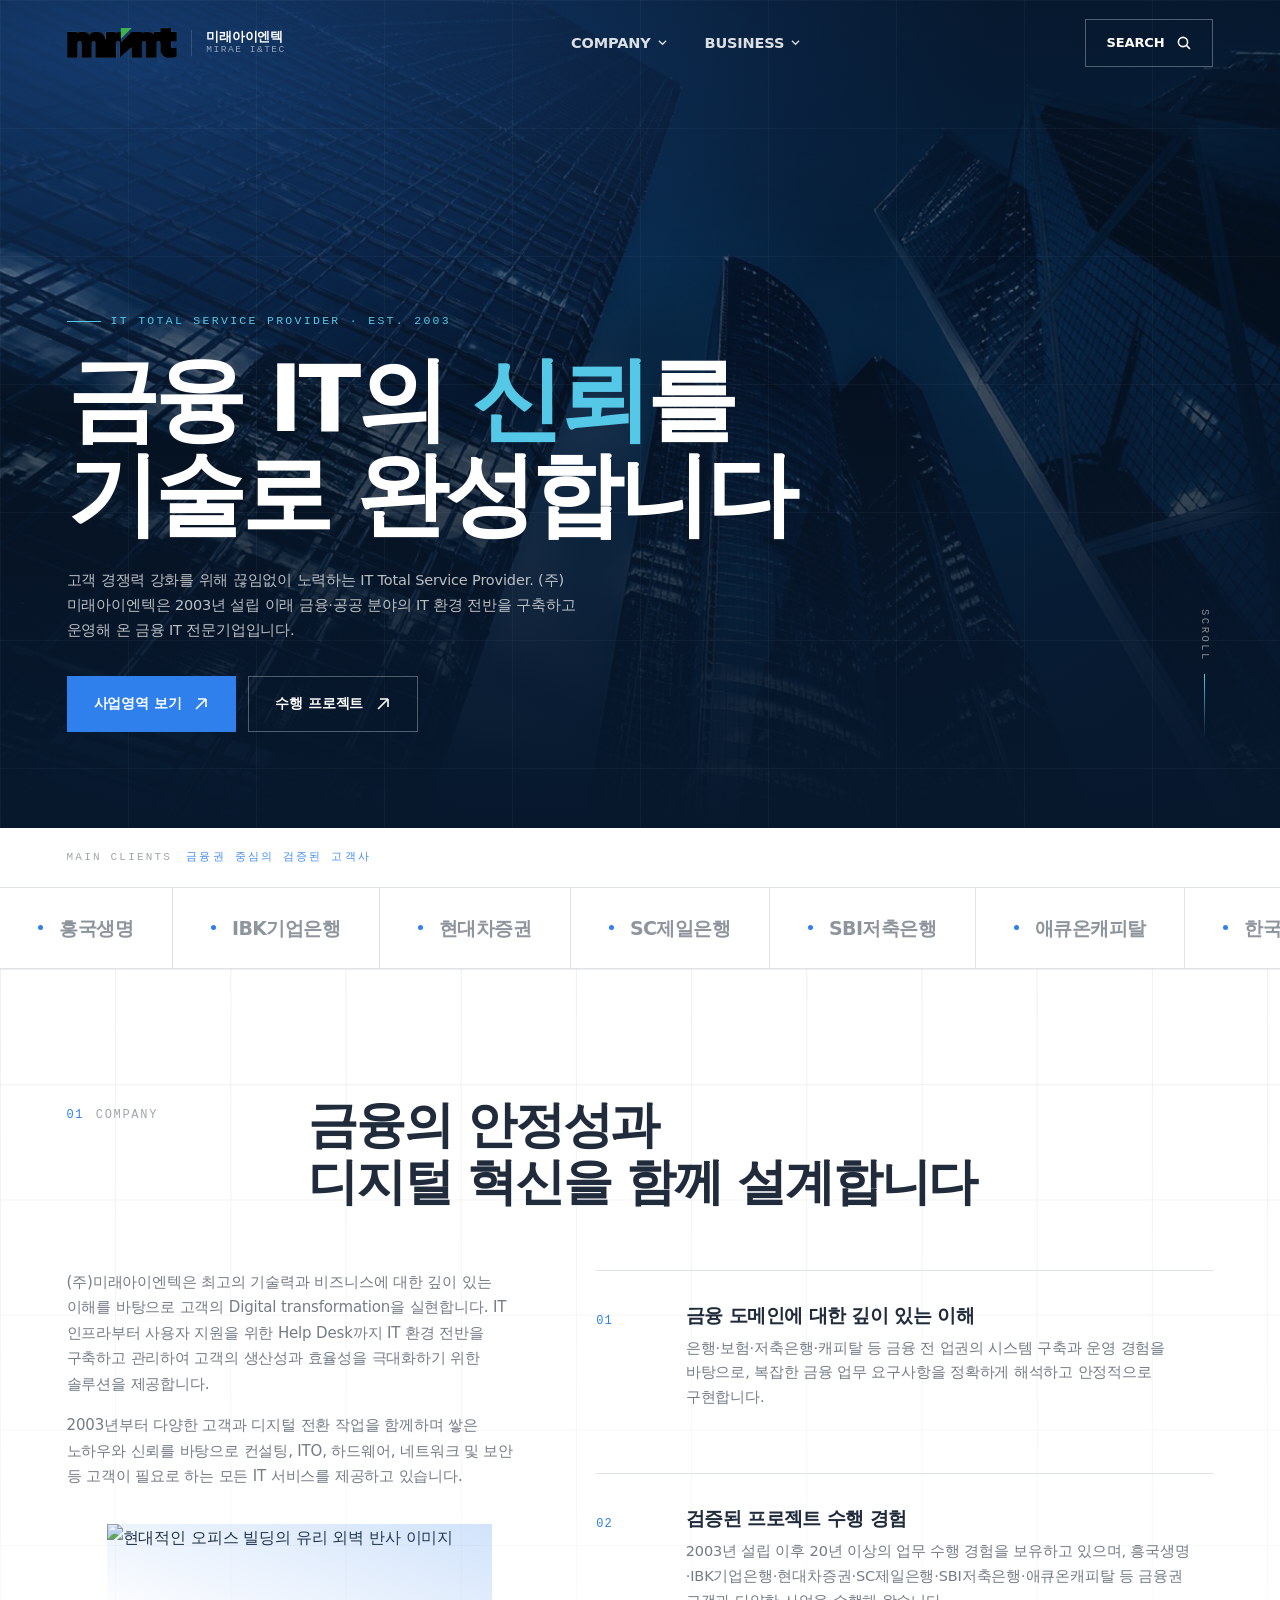
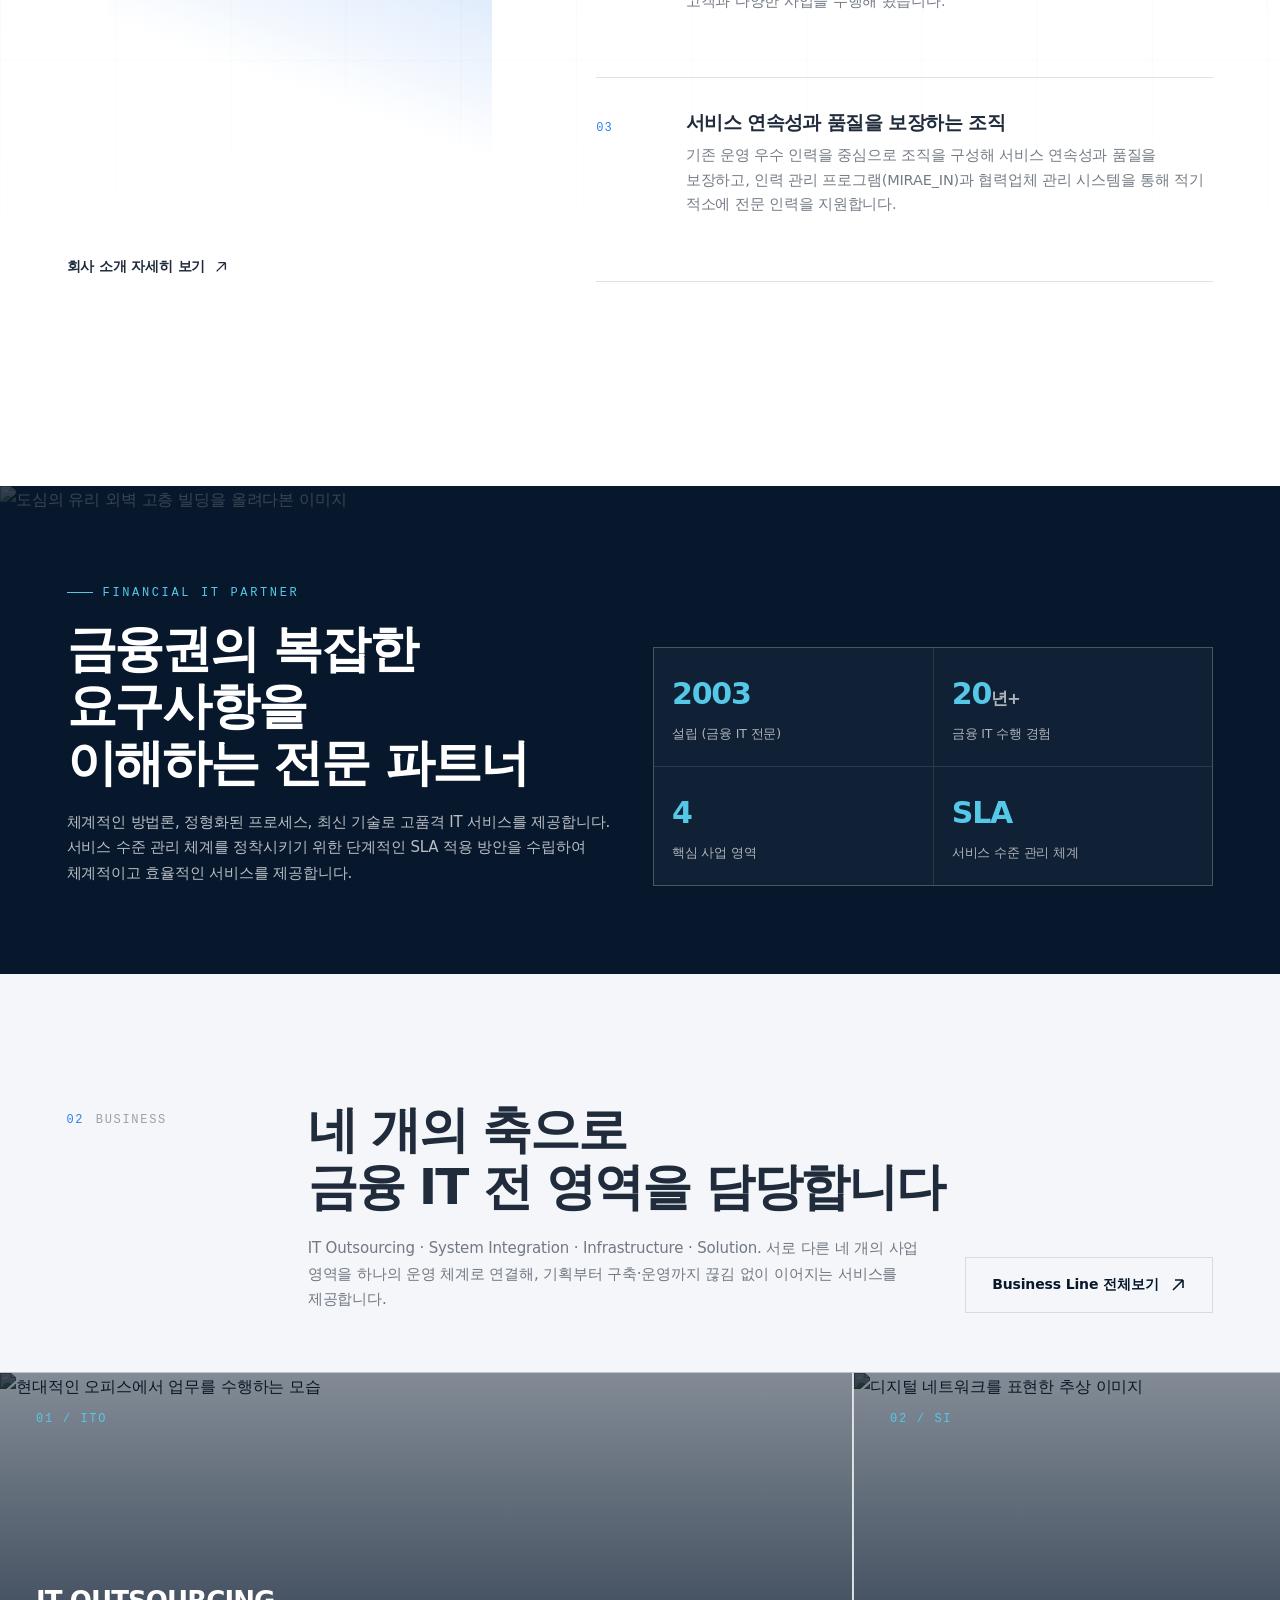
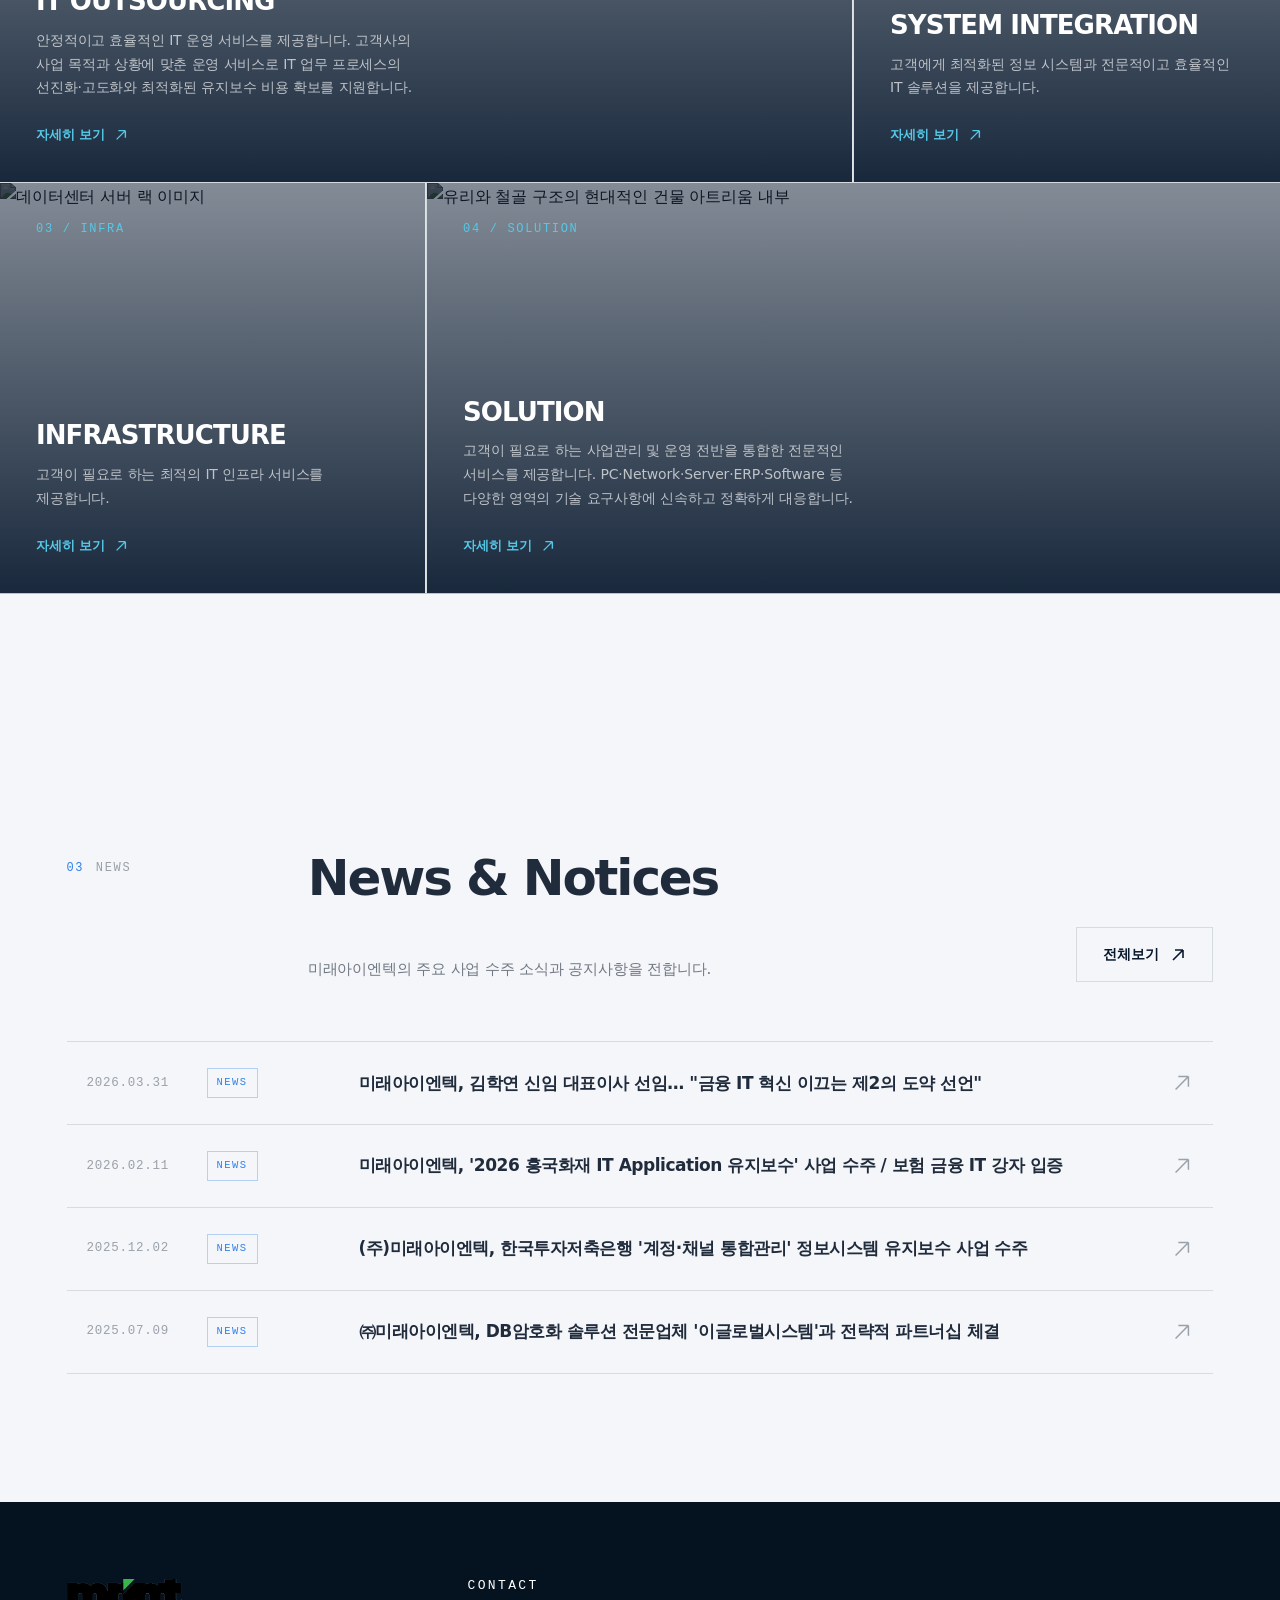
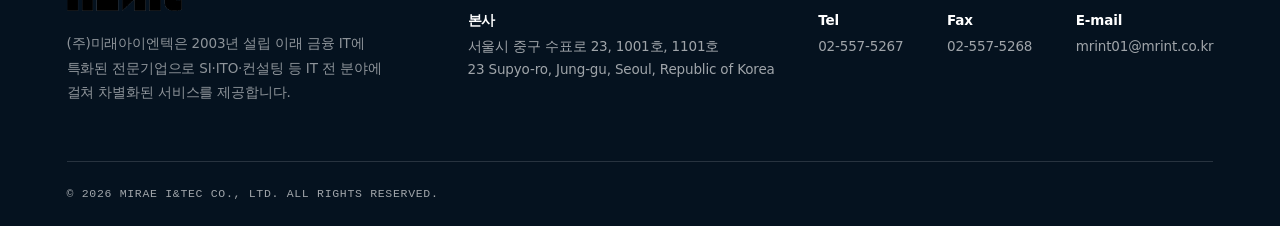
==== commit 17220cf9: "메인페이지 스타일 변경" ====
--- a/index.html
+++ b/index.html
@@ -44,9 +44,6 @@
         <span>SEARCH</span>
         <svg class="btn__ico" viewBox="0 0 16 16" fill="none" stroke="currentColor" stroke-width="1.6"><circle cx="7" cy="7" r="4.6"/><path d="M10.6 10.6L14 14"/></svg>
       </button>
-      <a class="btn btn--blue btn--sm hd__cta" href="#/contact" data-nav><span>문의하기</span>
-        <svg class="btn__ico" viewBox="0 0 16 16" fill="none" stroke="currentColor" stroke-width="1.6"><path d="M3 13L13 3M13 3H5M13 3v8"/></svg>
-      </a>
       <button class="burger" type="button" aria-label="메뉴 열기" id="burger"><i></i></button>
     </div>
   </div>
@@ -64,10 +61,6 @@
     <span>BUSINESS</span>
     <a href="#/business/projects" data-nav>Projects<small>수행 프로젝트 전체 목록</small></a>
     <a href="#/business/business-line" data-nav>Business Line<small>ITO · SI · 인프라 · 솔루션</small></a>
-  </div>
-  <div class="mnav__grp">
-    <span>CONTACT</span>
-    <a href="#/contact" data-nav>문의 및 상담</a>
   </div>
   <div class="mnav__foot">
     서울시 중구 수표로 23, 1001호, 1101호<br>
@@ -125,12 +118,12 @@
     </div>
   </div>
 
-  <!-- 02 COMPANY -->
+  <!-- 01 COMPANY -->
   <section class="sec">
     <div class="grid-lines"></div>
     <div class="wrap">
       <div class="sec-head reveal">
-        <div class="sec-head__rail"><span class="idx">02</span><span class="mono" style="color:var(--ink-40)">Company</span></div>
+        <div class="sec-head__rail"><span class="idx">01</span><span class="mono" style="color:var(--ink-40)">Company</span></div>
         <div>
           <h2 class="h-lg sec-head__title">금융의 안정성과<br>디지털 혁신을 함께 설계합니다</h2>
         </div>
@@ -161,15 +154,6 @@
             <div><h3 class="h-sm">서비스 연속성과 품질을 보장하는 조직</h3>
             <p>기존 운영 우수 인력을 중심으로 조직을 구성해 서비스 연속성과 품질을 보장하고, 인력 관리 프로그램(MIRAE_IN)과 협력업체 관리 시스템을 통해 적기 적소에 전문 인력을 지원합니다.</p></div>
           </div>
-          <div class="value__row" style="border-bottom:0;padding-bottom:0">
-            <em>&nbsp;</em>
-            <div style="display:flex;flex-wrap:wrap;gap:12px">
-              <a class="btn btn--line btn--sm" href="#/company/team" data-nav><span>조직 소개</span>
-                <svg class="btn__ico" viewBox="0 0 16 16" fill="none" stroke="currentColor" stroke-width="1.6"><path d="M3 13L13 3M13 3H5M13 3v8"/></svg></a>
-              <a class="btn btn--blue btn--sm" href="#/contact" data-nav><span>상담 문의</span>
-                <svg class="btn__ico" viewBox="0 0 16 16" fill="none" stroke="currentColor" stroke-width="1.6"><path d="M3 13L13 3M13 3H5M13 3v8"/></svg></a>
-            </div>
-          </div>
         </div>
       </div>
     </div>
@@ -193,11 +177,11 @@
     </div>
   </section>
 
-  <!-- 03 BUSINESS LINE -->
+  <!-- 02 BUSINESS LINE -->
   <section class="sec sec--gray" style="padding-top:0">
     <div class="wrap" style="padding-top:clamp(72px,10vw,150px)">
       <div class="sec-head reveal">
-        <div class="sec-head__rail"><span class="idx">03</span><span class="mono" style="color:var(--ink-40)">Business</span></div>
+        <div class="sec-head__rail"><span class="idx">02</span><span class="mono" style="color:var(--ink-40)">Business</span></div>
         <div>
           <h2 class="h-lg sec-head__title">네 개의 축으로<br>금융 IT 전 영역을 담당합니다</h2>
           <div class="sec-head__body">
@@ -248,93 +232,11 @@
     </div>
   </section>
 
-  <!-- 04 TECHNOLOGY -->
-  <section class="sec sec--dark">
-    <div class="grid-lines grid-lines--dark"></div>
+  <!-- 03 NEWS -->
+  <section class="sec sec--gray">
     <div class="wrap">
       <div class="sec-head reveal">
-        <div class="sec-head__rail"><span class="idx">04</span><span class="mono" style="color:rgba(255,255,255,.45)">Technology</span></div>
-        <div>
-          <h2 class="h-lg sec-head__title">금융 시스템을 지탱하는<br>기술과 운영 역량</h2>
-          <div class="sec-head__body">
-            <p class="lead">실제 보유한 서비스 역량을 영역별로 구분했습니다. 어플리케이션 운영부터 인프라·보안, DB암호화 솔루션까지 금융 시스템에 요구되는 전 영역을 자체 인력과 검증된 파트너십으로 커버합니다.</p>
-          </div>
-        </div>
-      </div>
-      <div class="tech">
-        <div class="cap reveal">
-          <div class="cap__row">
-            <header><h4>어플리케이션 운영</h4><b>APPLICATION</b></header>
-            <p>어플리케이션 유지보수 · 진단/개선 · 성능 향상. 금융산업의 시스템 구축 및 운영 경험을 바탕으로 체계적인 방법론과 정형화된 프로세스를 적용합니다.</p>
-          </div>
-          <div class="cap__row">
-            <header><h4>IT 인프라 구축 및 운영관리</h4><b>INFRASTRUCTURE</b></header>
-            <p>Server · Storage · Network · PC · 보안 장비 등 H/W와 운영체제·애플리케이션·관리 도구 등 S/W 전 영역을 통합한 고객 맞춤형 인프라를 제공합니다.</p>
-          </div>
-          <div class="cap__row">
-            <header><h4>서비스 수준 관리 (SLA / SLM)</h4><b>OPERATION</b></header>
-            <p>아웃소싱 계획부터 수행, 종료에 이르는 전 영역의 검증된 방법론을 수립·적용하고, 서비스 수준 측정·보고·개선 활동으로 IT 서비스 품질을 보장합니다.</p>
-          </div>
-          <div class="cap__row">
-            <header><h4>DB 암호화 솔루션 · ERP</h4><b>SOLUTION</b></header>
-            <p>DBMS에 종속되지 않는 이기종 DBMS 간 암호화, Daemon-less 구조의 고성능 서비스를 제공하며 SAP 표준 수정 없이 안전한 운영 환경을 구성합니다.</p>
-          </div>
-          <div class="cap__row">
-            <header><h4>전문 인력 관리 체계 (MIRAE_IN)</h4><b>RESOURCE</b></header>
-            <p>인력 관리 프로그램과 분야별 소싱 전담팀, 협력업체 관리 시스템을 통해 검증된 전문 인력을 적기 적소에 지원합니다.</p>
-          </div>
-        </div>
-        <div class="reveal" data-d="1">
-          <div class="techvis">
-            <div class="techvis__hd">
-              <span class="mono" style="color:var(--cyan)">Service Architecture</span>
-              <span class="mono" style="color:rgba(255,255,255,.4)">End-to-End Stack</span>
-            </div>
-            <div class="stack">
-              <div class="stack__row"><span class="stack__no">05</span><div><b>고객 채널</b><em>인터넷뱅킹 · 모바일 · 창구 · 대외 채널</em></div></div>
-              <div class="stack__row"><span class="stack__no">04</span><div><b>업무 애플리케이션</b><em>계정계 · 정보계 · 채널계 · 여신/수신 업무</em></div></div>
-              <div class="stack__row"><span class="stack__no">03</span><div><b>미들웨어 · 데이터</b><em>WAS · DB · DB 암호화(CubeOne™)</em></div></div>
-              <div class="stack__row"><span class="stack__no">02</span><div><b>IT 인프라</b><em>서버 · 스토리지 · 네트워크 · 클라우드</em></div></div>
-              <div class="stack__row"><span class="stack__no">01</span><div><b>보안 · 운영관리</b><em>접근제어 · SLA/SLM · 서비스 데스크 · 자산관리</em></div></div>
-            </div>
-            <p class="techvis__note">※ 미래아이엔텍이 실제로 제공하는 서비스 영역을 계층 구조로 정리한 다이어그램입니다.</p>
-          </div>
-        </div>
-      </div>
-    </div>
-  </section>
-
-  <!-- 05 PERFORMANCE / TRUST -->
-  <section class="sec">
-    <div class="wrap">
-      <div class="sec-head reveal">
-        <div class="sec-head__rail"><span class="idx">05</span><span class="mono" style="color:var(--ink-40)">Trust</span></div>
-        <div>
-          <h2 class="h-lg sec-head__title">숫자로 확인하는<br>수행 역량</h2>
-          <div class="sec-head__body">
-            <p class="lead">공개된 정보만으로 신뢰를 전달합니다. 설립 연도와 업력, 사업 영역, 조직 구성, 그리고 미래아이엔텍이 수행한 금융권 고객사 목록을 정리했습니다.</p>
-          </div>
-        </div>
-      </div>
-      <div class="nums reveal">
-        <div><em>Established</em><b>2003</b><span>2003년 12월 설립 · 금융 IT 전문</span></div>
-        <div><em>Experience</em><b data-count="20">20<small>년+</small></b><span>금융 IT 업무 수행 경험</span></div>
-        <div><em>Business Line</em><b data-count="4">04<small>개</small></b><span>ITO · SI · 인프라 · 솔루션</span></div>
-        <div><em>Expert Teams</em><b data-count="5">05<small>개</small></b><span>전문 조직 및 연구소</span></div>
-      </div>
-      <div class="clgrid reveal" data-d="1">
-        <div>흥국생명</div><div>IBK기업은행</div><div>현대차증권</div><div>SC제일은행</div><div>SBI저축은행</div><div>애큐온캐피탈</div>
-        <div>한국투자저축은행</div><div>흥국화재</div><div>KDB캐피탈</div><div>현대카드</div><div>라이나손해보험</div><div>한국투자캐피탈</div>
-      </div>
-      <p class="mono" style="color:var(--ink-40);margin-top:14px">※ 고객사 명칭은 미래아이엔텍이 수행한 사업 및 자사 공개 자료에 기재된 기준입니다.</p>
-    </div>
-  </section>
-
-  <!-- 06 NEWS -->
-  <section class="sec sec--gray">
-    <div class="wrap">
-      <div class="sec-head reveal">
-        <div class="sec-head__rail"><span class="idx">06</span><span class="mono" style="color:var(--ink-40)">News</span></div>
+        <div class="sec-head__rail"><span class="idx">03</span><span class="mono" style="color:var(--ink-40)">News</span></div>
         <div>
           <h2 class="h-lg sec-head__title">News &amp; Notices</h2>
           <div class="sec-head__body">
@@ -345,24 +247,6 @@
         </div>
       </div>
       <div class="list" id="homeNews"></div>
-    </div>
-  </section>
-
-  <!-- CTA -->
-  <section class="cta">
-    <img src="https://sspark.genspark.ai/i/Ex7oZDjOL4Umrq3s?width=2560" alt="직선과 기하학적 형태가 강조된 고층 건축물 외벽">
-    <div class="wrap cta__in">
-      <div class="reveal">
-        <span class="eyebrow">Contact</span>
-        <h2 class="h-lg" style="margin-top:18px">금융 IT 프로젝트,<br>안정적인 파트너와 함께 시작하세요</h2>
-        <p class="lead" style="margin-top:16px">시스템 구축과 운영·유지보수, 인프라, 솔루션까지. 요구사항을 남겨주시면 담당자가 검토 후 연락드립니다.</p>
-      </div>
-      <div class="reveal" data-d="1" style="display:flex;flex-wrap:wrap;gap:12px">
-        <a class="btn btn--blue" href="#/contact" data-nav><span>문의하기</span>
-          <svg class="btn__ico" viewBox="0 0 16 16" fill="none" stroke="currentColor" stroke-width="1.6"><path d="M3 13L13 3M13 3H5M13 3v8"/></svg></a>
-        <a class="btn btn--ghost" href="tel:025575267"><span>02-557-5267</span>
-          <svg class="btn__ico" viewBox="0 0 16 16" fill="none" stroke="currentColor" stroke-width="1.6"><path d="M3 13L13 3M13 3H5M13 3v8"/></svg></a>
-      </div>
     </div>
   </section>
 </section><!-- /page-home -->
@@ -397,7 +281,6 @@
           <p>우리는 2003년부터 다양한 고객들과 디지털 전환 작업을 함께하며 쌓인 노하우와 신뢰를 바탕으로 컨설팅, ITO, 하드웨어, 네트워크 및 보안 등 고객이 필요로 하는 모든 IT 서비스를 제공하고 있습니다.</p>
           <figure class="dtl__fig">
             <img src="https://sspark.genspark.ai/i/Rfg17mOGP0IcHwSC?width=2560" alt="유리와 철골로 구성된 현대 건축물의 내부 구조">
-            <figcaption>IT 환경 전반을 구축·운영하는 금융 IT Total Service Provider</figcaption>
           </figure>
           <h2>핵심 가치와 비전</h2>
           <ul>
@@ -419,10 +302,6 @@
             <div><dt>Address</dt><dd>서울시 중구 수표로 23, 1001호, 1101호</dd></div>
             <div><dt>Contact</dt><dd>T. 02-557-5267<br>F. 02-557-5268<br>E. mrint01@mrint.co.kr</dd></div>
           </dl>
-          <dl style="border-top:1px solid var(--hair)">
-            <a class="btn btn--blue btn--sm" href="#/contact" data-nav><span>상담 문의하기</span>
-              <svg class="btn__ico" viewBox="0 0 16 16" fill="none" stroke="currentColor" stroke-width="1.6"><path d="M3 13L13 3M13 3H5M13 3v8"/></svg></a>
-          </dl>
         </aside>
       </div>
     </div>
@@ -447,16 +326,10 @@
           src="https://maps.google.com/maps?q=37.563197,126.990088&amp;z=16&amp;hl=ko&amp;output=embed"></iframe>
       </div>
       <div class="map__card reveal" data-d="1">
-        <div><b>도로명 주소</b><span>서울시 중구 수표로 23, 1001호, 1101호</span><small>인농빌딩 (저동2가)</small></div>
-        <div><b>Address (EN)</b><span>23 Supyo-ro, Jung-gu, Seoul</span><small>Republic of Korea</small></div>
-        <div><b>Contact</b><span>T. 02-557-5267</span><small>F. 02-557-5268 · E. mrint01@mrint.co.kr</small></div>
-      </div>
-      <div class="wayfind reveal" data-d="2">
-        <div><b><i>1</i>지하철 이용 시</b><p>2·3호선 을지로3가역, 2·4호선 동대문역사문화공원역 인근입니다. 정확한 출구 정보는 방문 전 연락처로 확인하실 수 있습니다.</p></div>
-        <div><b><i>2</i>주차 안내</b><p>건물 내 주차 공간은 한정적입니다. 방문 일정 확정 시 담당자에게 미리 알려주시면 안내해 드립니다.</p></div>
-        <div><b><i>3</i>방문 상담</b><p>방문 상담은 사전 예약제로 운영됩니다. T. 02-557-5267 또는 E. mrint01@mrint.co.kr 로 문의해 주세요.</p></div>
-      </div>
-      <p class="note reveal" data-d="3"><b>※ 안내</b> — 지하철 출구·주차 등 상세 교통 안내는 확인된 정보가 아니어서 임의로 기재하지 않았습니다. 실제 운영 정보를 입력해 주세요.</p>
+        <div><span>서울시 중구 수표로 23, 1001호, 1101호</span></div>
+        <div><span>23 Supyo-ro, Jung-gu, Seoul, Republic of Korea</span></div>
+        <div><span>T. 02-557-5267</span><span>F. 02-557-5268</span><span>E. mrint01@mrint.co.kr</span></div>
+      </div>
     </div>
   </section>
 </section>
@@ -729,38 +602,20 @@
     <div class="ft__grid">
       <div class="ft__brand">
         <img src="images/logo.png" alt="미래아이엔텍 MRINT 로고">
-        <p>고객 경쟁력 강화를 위해 끊임없이 노력하는 IT Total Service Provider.<br>(주)미래아이엔텍은 2003년 설립 이래 금융 IT에 특화된 전문기업으로 SI·ITO·컨설팅 등 IT 전 분야에 걸쳐 차별화된 서비스를 제공합니다.</p>
-      </div>
-      <div>
-        <h4>Company</h4>
-        <ul>
-          <li><a href="#/company/mirae" data-nav>Mirae I&amp;Tec</a></li>
-          <li><a href="#/company/team" data-nav>Team</a></li>
-          <li><a href="#/company/news" data-nav>News&amp;Notices</a></li>
-        </ul>
-      </div>
-      <div>
-        <h4>Business</h4>
-        <ul>
-          <li><a href="#/business/projects" data-nav>Projects</a></li>
-          <li><a href="#/business/business-line" data-nav>Business Line</a></li>
-          <li><a href="#/business/business-line/ito" data-nav>IT Outsourcing</a></li>
-          <li><a href="#/business/business-line/infra" data-nav>Infrastructure</a></li>
-        </ul>
+        <p>(주)미래아이엔텍은 2003년 설립 이래 금융 IT에 특화된 전문기업으로 SI·ITO·컨설팅 등 IT 전 분야에 걸쳐 차별화된 서비스를 제공합니다.</p>
       </div>
       <div>
         <h4>Contact</h4>
         <ul class="ft__ct">
           <li><b>본사</b>서울시 중구 수표로 23, 1001호, 1101호<br>23 Supyo-ro, Jung-gu, Seoul, Republic of Korea</li>
-          <li><b>Tel / Fax</b>02-557-5267 · 02-557-5268</li>
+          <li><b>Tel</b>02-557-5267</li>
+          <li><b>Fax</b>02-557-5268</li>
           <li><b>E-mail</b>mrint01@mrint.co.kr</li>
         </ul>
       </div>
     </div>
     <div class="ft__btm">
-      <span>© 2026 MIRAE I&amp;TEC CO., LTD. ALL RIGHTS RESERVED.</span>
-      <span>본 페이지는 홈페이지 리뉴얼 디자인 시안입니다.</span>
-    </div>
+      <span>© 2026 MIRAE I&amp;TEC CO., LTD. ALL RIGHTS RESERVED.</span>    </div>
   </div>
 </footer>
 
--- a/css/style.css
+++ b/css/style.css
@@ -323,16 +323,17 @@
 
 /* ---------- footer ---------- */
 .ft{background:#05121F;color:rgba(255,255,255,.62);padding-top:clamp(48px,6vw,80px);font-size:13.5px}
-.ft__grid{display:grid;gap:clamp(28px,4vw,56px);padding-bottom:clamp(34px,4.6vw,56px)}
-@media(min-width:900px){.ft__grid{grid-template-columns:1.35fr .6fr .6fr .9fr}}
+.ft__grid{display:grid;grid-template-columns:minmax(0,1fr);gap:clamp(28px,4vw,56px);padding-bottom:clamp(34px,4.6vw,56px)}
+@media(min-width:900px){.ft__grid{grid-template-columns:auto minmax(0,1fr)}.ft__grid>:last-child{justify-self:end}}
 .ft__brand img{height:32px;margin-bottom:20px}
 .ft__brand p{max-width:38ch;line-height:1.85;color:rgba(255,255,255,.55)}
 .ft h4{color:#fff;font-size:13px;font-family:var(--mono);letter-spacing:.18em;text-transform:uppercase;margin-bottom:16px;font-weight:500}
 .ft li{margin-bottom:11px}
 .ft a:hover{color:var(--cyan)}
 .ft__ct b{display:block;color:#fff;font-weight:600;margin-bottom:3px}
-.ft__ct li{margin-bottom:14px}
-.ft__btm{border-top:1px solid var(--hair-l);padding:22px 0;display:flex;flex-wrap:wrap;gap:10px 26px;justify-content:space-between;font-family:var(--mono);font-size:11.5px;letter-spacing:.06em;color:rgba(255,255,255,.38)}
+.ft__ct{display:flex;flex-wrap:wrap;gap:16px clamp(28px,3.4vw,52px)}
+.ft__ct li{margin-bottom:0}
+.ft__btm{border-top:1px solid var(--hair-l);padding:22px 0;display:flex;flex-wrap:wrap;gap:10px 26px;justify-content:space-between;font-family:var(--mono);font-size:11.5px;letter-spacing:.06em;color:rgba(255,255,255,.62)}
 
 /* ---------- sub page hero ---------- */
 .phero{position:relative;background:var(--navy);color:#fff;padding-block:clamp(120px,15vw,190px) clamp(48px,6vw,74px);overflow:hidden}
@@ -421,6 +422,7 @@
 .dtl__body ul{margin:18px 0;display:grid;gap:10px}
 .dtl__body ul li{padding-left:20px;position:relative}
 .dtl__body ul li::before{content:"";position:absolute;left:0;top:.62em;width:6px;height:6px;background:var(--blue)}
+#page-mirae .dtl__body>p,#page-mirae .dtl__body ul li b{color:#000}
 .dtl__fig{margin:34px 0;overflow:hidden;border:1px solid var(--hair)}
 .dtl__fig img{width:100%;aspect-ratio:16/9;object-fit:cover}
 .dtl__fig figcaption{padding:13px 16px;font-size:12px;font-family:var(--mono);letter-spacing:.06em;color:var(--ink-40);background:var(--gray);border-top:1px solid var(--hair)}
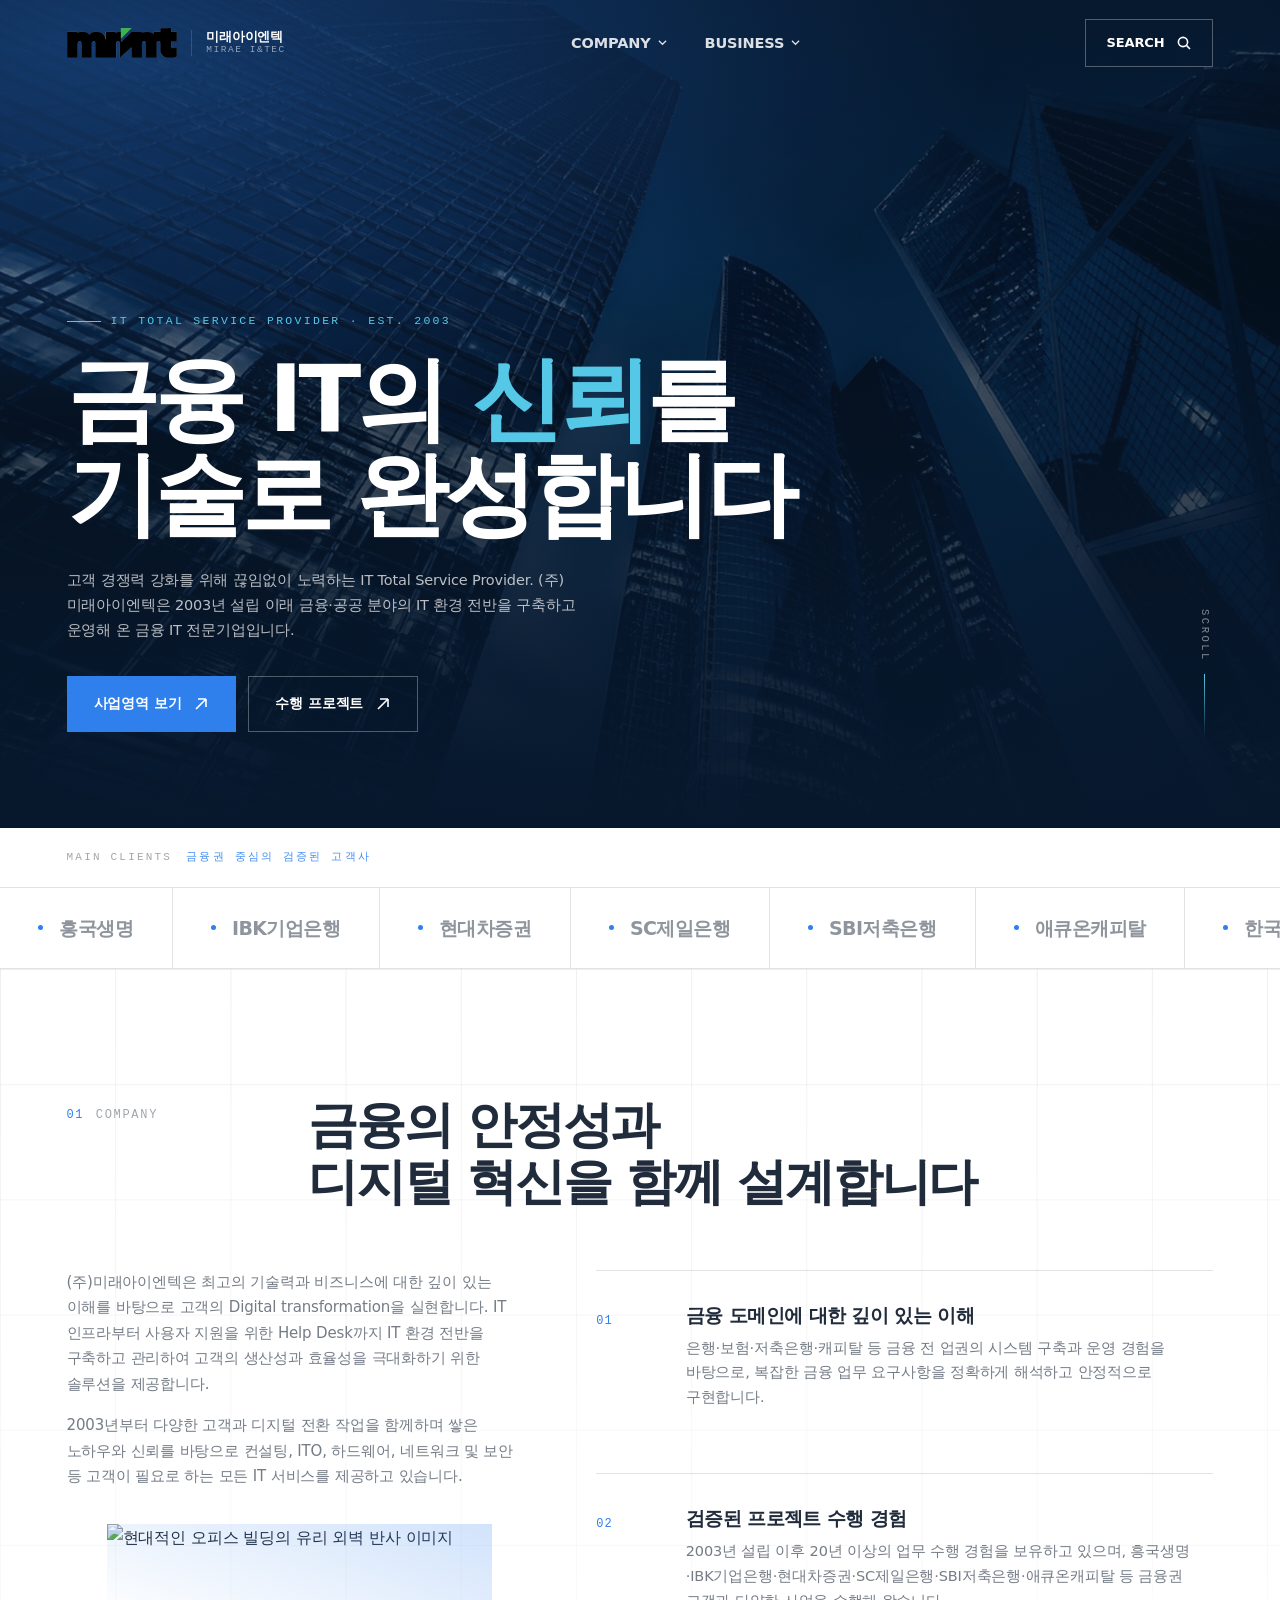
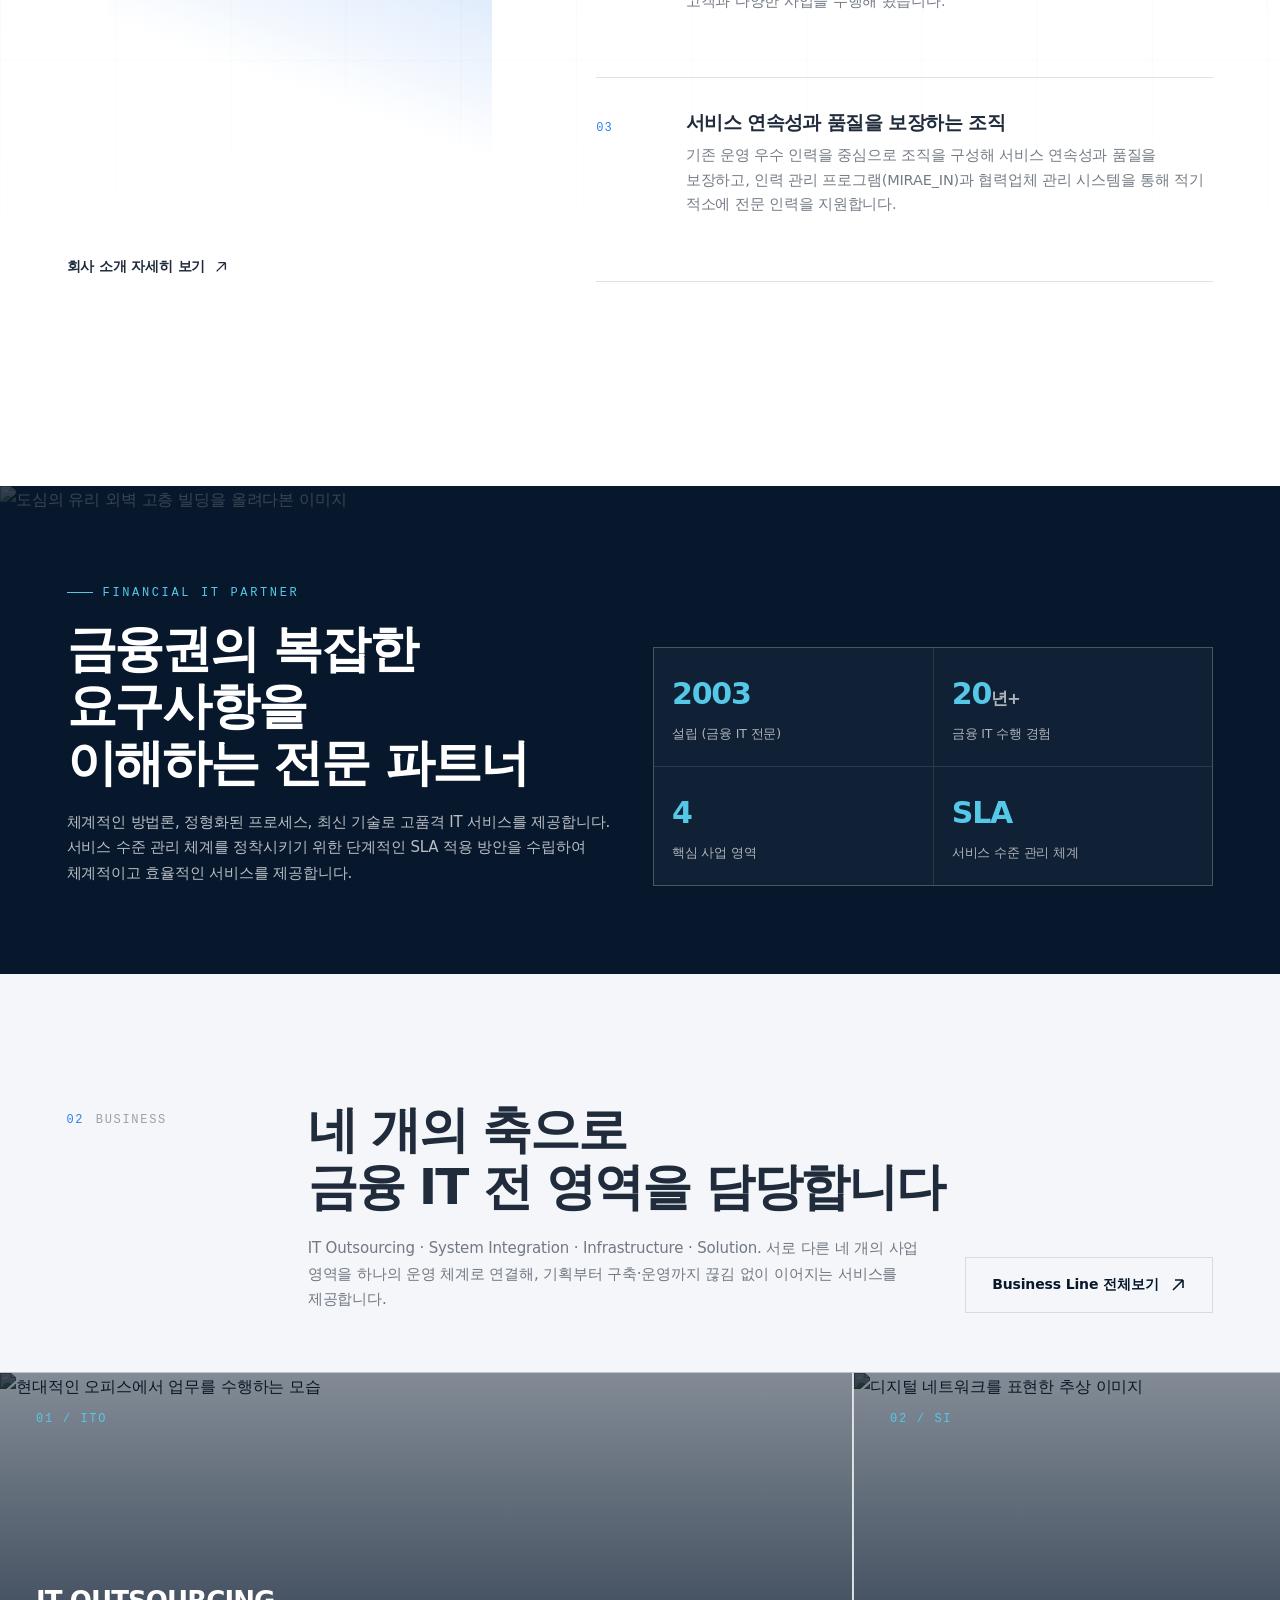
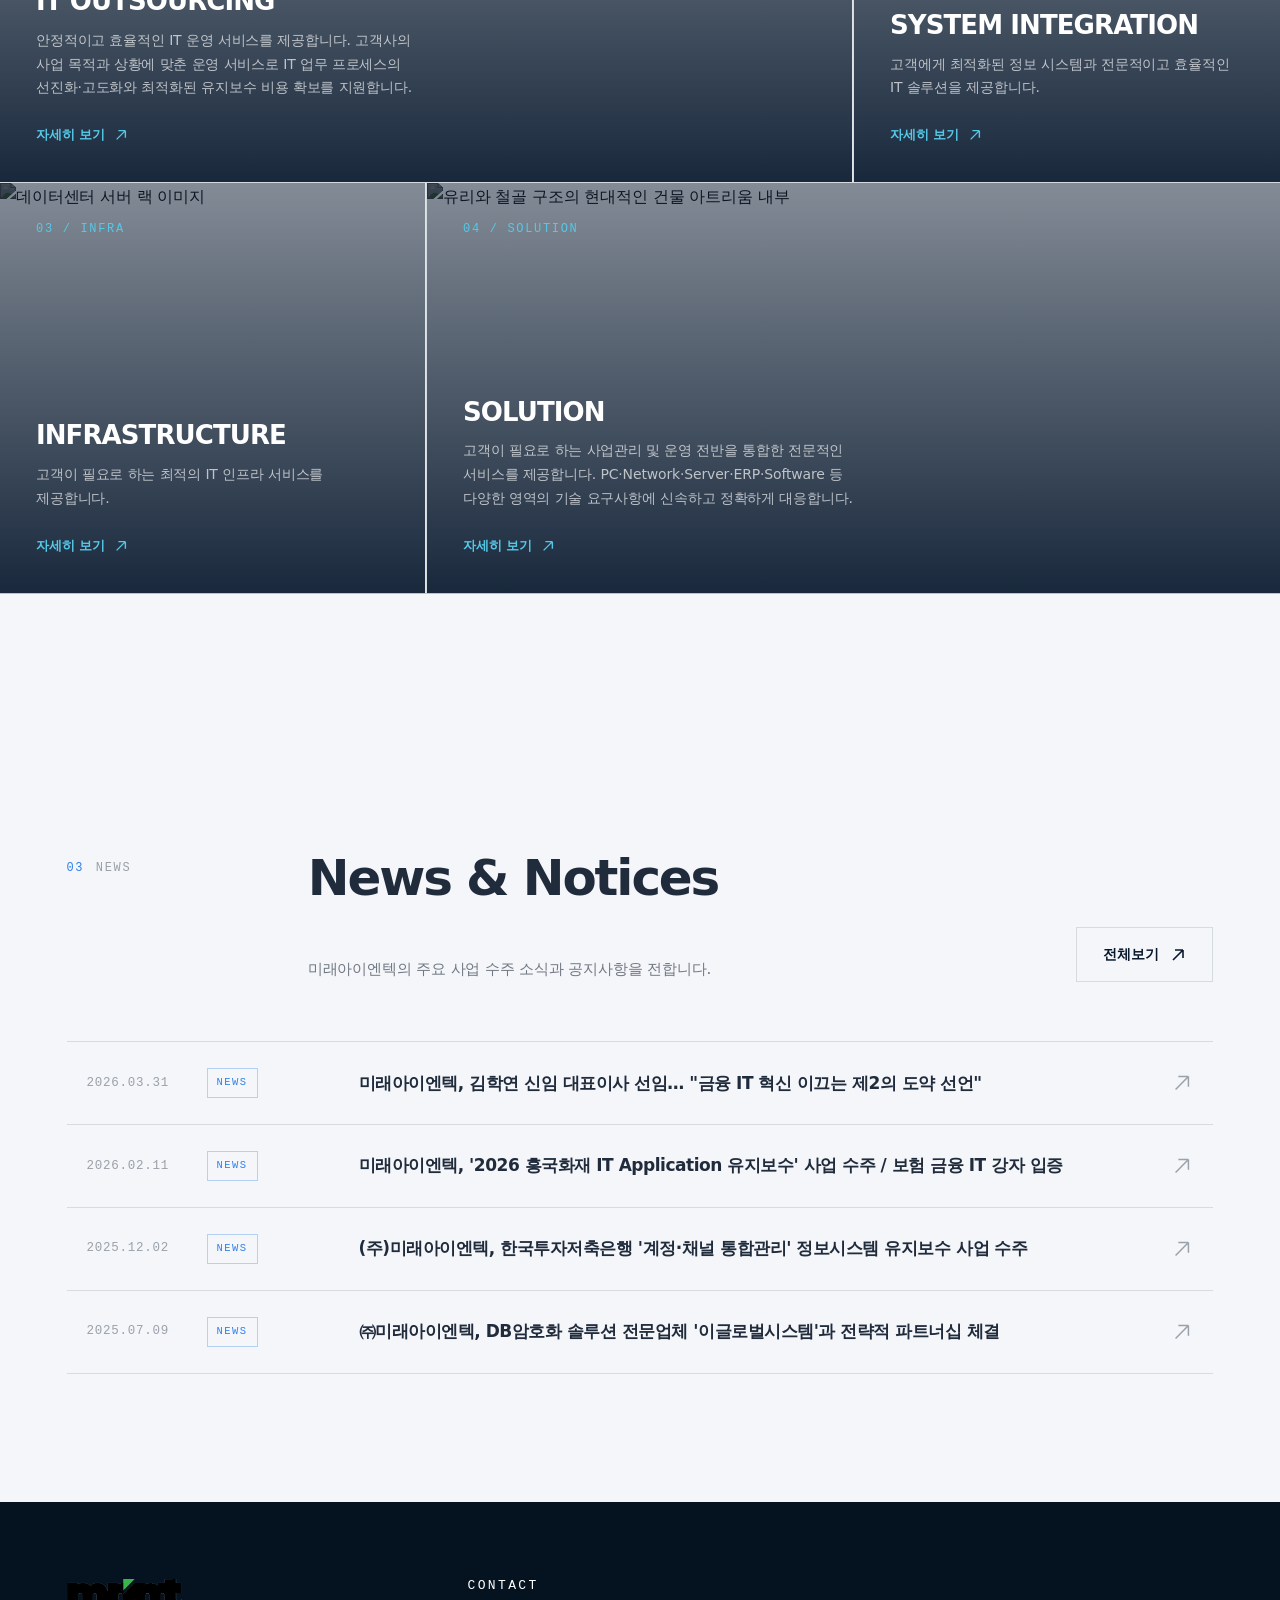
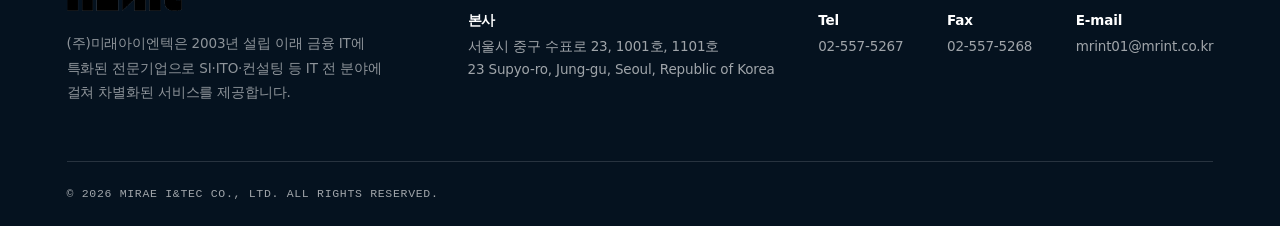
==== commit 239d741a: "프로젝트 수정" ====
--- a/index.html
+++ b/index.html
@@ -1,629 +1,841 @@
 <!DOCTYPE html>
 <html lang="ko">
+
 <head>
-<meta charset="utf-8">
-<script>document.documentElement.className='js';</script>
-<meta name="viewport" content="width=device-width, initial-scale=1">
-<title>미래아이엔텍 MRINT | 금융 IT Total Service Provider</title>
-<meta name="description" content="미래아이엔텍은 2003년 설립 이래 금융권 IT에 특화된 전문기업으로, ITO·SI·인프라·솔루션 등 IT 전 분야에 걸쳐 차별화된 서비스를 제공합니다.">
-<link rel="preconnect" href="https://cdn.jsdelivr.net">
-<link rel="stylesheet" href="https://cdn.jsdelivr.net/gh/orioncactus/pretendard@v1.3.9/dist/web/variable/pretendardvariable-dynamic-subset.min.css">
-<link rel="stylesheet" href="css/style.css">
+  <meta charset="utf-8">
+  <script>document.documentElement.className = 'js';</script>
+  <meta name="viewport" content="width=device-width, initial-scale=1">
+  <title>미래아이엔텍 MRINT | 금융 IT Total Service Provider</title>
+  <meta name="description"
+    content="미래아이엔텍은 2003년 설립 이래 금융권 IT에 특화된 전문기업으로, ITO·SI·인프라·솔루션 등 IT 전 분야에 걸쳐 차별화된 서비스를 제공합니다.">
+  <link rel="preconnect" href="https://cdn.jsdelivr.net">
+  <link rel="stylesheet"
+    href="https://cdn.jsdelivr.net/gh/orioncactus/pretendard@v1.3.9/dist/web/variable/pretendardvariable-dynamic-subset.min.css">
+  <link rel="stylesheet" href="css/style.css">
 </head>
+
 <body>
-<!-- ===================== HEADER ===================== -->
-<header class="hd" id="hd">
-  <div class="wrap hd__in">
-    <a class="brand" href="#/" data-nav>
-      <img class="brand__logo" src="images/logo.png" alt="미래아이엔텍 MRINT 로고">
-      <span class="brand__txt"><b>미래아이엔텍</b><i>Mirae I&amp;Tec</i></span>
-    </a>
-    <nav class="nav" aria-label="주 메뉴">
-      <div class="nav__item">
-        <a class="nav__link" href="#/company/mirae" data-nav>COMPANY
-          <svg class="nav__caret" viewBox="0 0 10 10" fill="none" stroke="currentColor" stroke-width="1.4"><path d="M1 3l4 4 4-4"/></svg>
-        </a>
-        <div class="mega">
-          <a href="#/company/mirae" data-nav><em>01</em><span><b>Mirae I&amp;Tec</b><i>기업 소개 · 비전 · 오시는 길</i></span></a>
-          <a href="#/company/team" data-nav><em>02</em><span><b>Team</b><i>대표이사 및 5개 전문 조직</i></span></a>
-          <a href="#/company/news" data-nav><em>03</em><span><b>News&amp;Notices</b><i>뉴스 · 공지사항</i></span></a>
-        </div>
-      </div>
-      <div class="nav__item">
-        <a class="nav__link" href="#/business/business-line" data-nav>BUSINESS
-          <svg class="nav__caret" viewBox="0 0 10 10" fill="none" stroke="currentColor" stroke-width="1.4"><path d="M1 3l4 4 4-4"/></svg>
-        </a>
-        <div class="mega">
-          <a href="#/business/projects" data-nav><em>01</em><span><b>Projects</b><i>수행 프로젝트 전체 목록</i></span></a>
-          <a href="#/business/business-line" data-nav><em>02</em><span><b>Business Line</b><i>ITO · SI · 인프라 · 솔루션</i></span></a>
-        </div>
-      </div>
-    </nav>
-    <div class="hd__act">
-      <button class="btn btn--ghost btn--sm hd__cta" type="button" data-open-search>
-        <span>SEARCH</span>
-        <svg class="btn__ico" viewBox="0 0 16 16" fill="none" stroke="currentColor" stroke-width="1.6"><circle cx="7" cy="7" r="4.6"/><path d="M10.6 10.6L14 14"/></svg>
-      </button>
-      <button class="burger" type="button" aria-label="메뉴 열기" id="burger"><i></i></button>
+  <!-- ===================== HEADER ===================== -->
+  <header class="hd" id="hd">
+    <div class="wrap hd__in">
+      <a class="brand" href="#/" data-nav>
+        <img class="brand__logo" src="images/logo.png" alt="미래아이엔텍 MRINT 로고">
+        <span class="brand__txt"><b>미래아이엔텍</b><i>Mirae I&amp;Tec</i></span>
+      </a>
+      <nav class="nav" aria-label="주 메뉴">
+        <div class="nav__item">
+          <a class="nav__link" href="#/company/mirae" data-nav>COMPANY
+            <svg class="nav__caret" viewBox="0 0 10 10" fill="none" stroke="currentColor" stroke-width="1.4">
+              <path d="M1 3l4 4 4-4" />
+            </svg>
+          </a>
+          <div class="mega">
+            <a href="#/company/mirae" data-nav><em>01</em><span><b>Mirae I&amp;Tec</b><i>기업 소개 · 비전 · 오시는
+                  길</i></span></a>
+            <a href="#/company/team" data-nav><em>02</em><span><b>Team</b><i>대표이사 및 5개 전문 조직</i></span></a>
+            <a href="#/company/news" data-nav><em>03</em><span><b>News&amp;Notices</b><i>뉴스 · 공지사항</i></span></a>
+          </div>
+        </div>
+        <div class="nav__item">
+          <a class="nav__link" href="#/business/business-line" data-nav>BUSINESS
+            <svg class="nav__caret" viewBox="0 0 10 10" fill="none" stroke="currentColor" stroke-width="1.4">
+              <path d="M1 3l4 4 4-4" />
+            </svg>
+          </a>
+          <div class="mega">
+            <a href="#/business/projects" data-nav><em>01</em><span><b>Projects</b><i>수행 프로젝트 전체 목록</i></span></a>
+            <a href="#/business/business-line" data-nav><em>02</em><span><b>Business Line</b><i>ITO · SI · 인프라 ·
+                  솔루션</i></span></a>
+          </div>
+        </div>
+      </nav>
+      <div class="hd__act">
+        <button class="btn btn--ghost btn--sm hd__cta" type="button" data-open-search>
+          <span>SEARCH</span>
+          <svg class="btn__ico" viewBox="0 0 16 16" fill="none" stroke="currentColor" stroke-width="1.6">
+            <circle cx="7" cy="7" r="4.6" />
+            <path d="M10.6 10.6L14 14" />
+          </svg>
+        </button>
+        <button class="burger" type="button" aria-label="메뉴 열기" id="burger"><i></i></button>
+      </div>
+    </div>
+  </header>
+
+  <!-- ===================== MOBILE NAV ===================== -->
+  <div class="mnav" id="mnav">
+    <div class="mnav__grp">
+      <span>COMPANY</span>
+      <a href="#/company/mirae" data-nav>Mirae I&amp;Tec<small>기업 소개 · 비전 · 오시는 길</small></a>
+      <a href="#/company/team" data-nav>Team<small>대표이사 및 5개 전문 조직</small></a>
+      <a href="#/company/news" data-nav>News&amp;Notices<small>뉴스 · 공지사항</small></a>
+    </div>
+    <div class="mnav__grp">
+      <span>BUSINESS</span>
+      <a href="#/business/projects" data-nav>Projects<small>수행 프로젝트 전체 목록</small></a>
+      <a href="#/business/business-line" data-nav>Business Line<small>ITO · SI · 인프라 · 솔루션</small></a>
+    </div>
+    <div class="mnav__foot">
+      서울시 중구 수표로 23, 1001호, 1101호<br>
+      T. 02-557-5267 &nbsp;·&nbsp; F. 02-557-5268<br>
+      E. mrint01@mrint.co.kr
     </div>
   </div>
-</header>
-
-<!-- ===================== MOBILE NAV ===================== -->
-<div class="mnav" id="mnav">
-  <div class="mnav__grp">
-    <span>COMPANY</span>
-    <a href="#/company/mirae" data-nav>Mirae I&amp;Tec<small>기업 소개 · 비전 · 오시는 길</small></a>
-    <a href="#/company/team" data-nav>Team<small>대표이사 및 5개 전문 조직</small></a>
-    <a href="#/company/news" data-nav>News&amp;Notices<small>뉴스 · 공지사항</small></a>
-  </div>
-  <div class="mnav__grp">
-    <span>BUSINESS</span>
-    <a href="#/business/projects" data-nav>Projects<small>수행 프로젝트 전체 목록</small></a>
-    <a href="#/business/business-line" data-nav>Business Line<small>ITO · SI · 인프라 · 솔루션</small></a>
-  </div>
-  <div class="mnav__foot">
-    서울시 중구 수표로 23, 1001호, 1101호<br>
-    T. 02-557-5267 &nbsp;·&nbsp; F. 02-557-5268<br>
-    E. mrint01@mrint.co.kr
-  </div>
-</div>
-
-<!-- ===================== SEARCH OVERLAY ===================== -->
-<div class="ovl" id="srch" style="z-index:130;padding-top:clamp(84px,10vw,120px)">
-  <div class="wrap">
-    <span class="eyebrow" style="color:var(--cyan)">SEARCH</span>
-    <h2 class="h-lg" style="color:#fff;margin:18px 0 26px">무엇을 찾으시나요?</h2>
-    <input id="srchIn" type="search" placeholder="프로젝트, 뉴스, 사업분야 검색" autocomplete="off"
-      style="width:100%;background:transparent;border:0;border-bottom:2px solid rgba(255,255,255,.25);color:#fff;font:inherit;font-size:clamp(20px,3vw,32px);font-weight:700;letter-spacing:-0.035em;padding:16px 0;outline:none">
-    <ul id="srchOut" style="margin-top:26px;border-top:1px solid var(--hair-l);max-height:46vh;overflow:auto"></ul>
-    <button class="btn btn--ghost btn--sm" style="margin-top:28px" type="button" data-close-search><span>닫기</span></button>
-  </div>
-</div>
-
-<!-- ===================== HOME ===================== -->
-<main>
-<section class="page is-on" id="page-home">
-
-  <!-- HERO -->
-  <div class="hero">
-    <div class="hero__bg">
-      <img src="images/hero.jpg" alt="야경의 고층 빌딩을 올려다본 로우앵글 이미지">
-    </div>
-    <div class="hero__grid"></div>
-    <div class="hero__scroll"><span>SCROLL</span><i></i></div>
-    <div class="hero__in wrap">
-      <div class="hero__top">
-        <div>
-          <span class="hero__tag">IT Total Service Provider · Est. 2003</span>
-          <h1>금융 IT의 <em>신뢰</em>를<br>기술로 <span class="out">완성</span>합니다</h1>
-          <p class="hero__desc">고객 경쟁력 강화를 위해 끊임없이 노력하는 IT Total Service Provider. (주)미래아이엔텍은 2003년 설립 이래 금융·공공 분야의 IT 환경 전반을 구축하고 운영해 온 금융 IT 전문기업입니다.</p>
-          <div class="hero__btns">
-            <a class="btn btn--blue" href="#/business/business-line" data-nav><span>사업영역 보기</span>
-              <svg class="btn__ico" viewBox="0 0 16 16" fill="none" stroke="currentColor" stroke-width="1.6"><path d="M3 13L13 3M13 3H5M13 3v8"/></svg></a>
-            <a class="btn btn--ghost" href="#/business/projects" data-nav><span>수행 프로젝트</span>
-              <svg class="btn__ico" viewBox="0 0 16 16" fill="none" stroke="currentColor" stroke-width="1.6"><path d="M3 13L13 3M13 3H5M13 3v8"/></svg></a>
-          </div>
-        </div>
-      </div>
+
+  <!-- ===================== SEARCH OVERLAY ===================== -->
+  <div class="ovl" id="srch" style="z-index:130;padding-top:clamp(84px,10vw,120px)">
+    <div class="wrap">
+      <span class="eyebrow" style="color:var(--cyan)">SEARCH</span>
+      <h2 class="h-lg" style="color:#fff;margin:18px 0 26px">무엇을 찾으시나요?</h2>
+      <input id="srchIn" type="search" placeholder="프로젝트, 뉴스, 사업분야 검색" autocomplete="off"
+        style="width:100%;background:transparent;border:0;border-bottom:2px solid rgba(255,255,255,.25);color:#fff;font:inherit;font-size:clamp(20px,3vw,32px);font-weight:700;letter-spacing:-0.035em;padding:16px 0;outline:none">
+      <ul id="srchOut" style="margin-top:26px;border-top:1px solid var(--hair-l);max-height:46vh;overflow:auto"></ul>
+      <button class="btn btn--ghost btn--sm" style="margin-top:28px" type="button"
+        data-close-search><span>닫기</span></button>
     </div>
   </div>
 
-  <!-- CLIENTS -->
-  <div class="clients">
-    <div class="clients__lbl"><span>Main Clients</span><span style="color:rgba(47,128,237,.9)">금융권 중심의 검증된 고객사</span></div>
-    <div class="marquee">
-      <span>흥국생명</span><span>IBK기업은행</span><span>현대차증권</span><span>SC제일은행</span><span>SBI저축은행</span><span>애큐온캐피탈</span><span>한국투자저축은행</span><span>흥국화재</span><span>KDB캐피탈</span><span>현대카드</span><span>라이나손해보험</span><span>BNK캐피탈</span><span>한국투자캐피탈</span><span>태광그룹</span><span>산림조합중앙회</span><span>경동나비엔</span>
-      <span>흥국생명</span><span>IBK기업은행</span><span>현대차증권</span><span>SC제일은행</span><span>SBI저축은행</span><span>애큐온캐피탈</span><span>한국투자저축은행</span><span>흥국화재</span><span>KDB캐피탈</span><span>현대카드</span><span>라이나손해보험</span><span>BNK캐피탈</span><span>한국투자캐피탈</span><span>태광그룹</span><span>산림조합중앙회</span><span>경동나비엔</span>
+  <!-- ===================== HOME ===================== -->
+  <main>
+    <section class="page is-on" id="page-home">
+
+      <!-- HERO -->
+      <div class="hero">
+        <div class="hero__bg">
+          <img src="images/hero.jpg" alt="야경의 고층 빌딩을 올려다본 로우앵글 이미지">
+        </div>
+        <div class="hero__grid"></div>
+        <div class="hero__scroll"><span>SCROLL</span><i></i></div>
+        <div class="hero__in wrap">
+          <div class="hero__top">
+            <div>
+              <span class="hero__tag">IT Total Service Provider · Est. 2003</span>
+              <h1>금융 IT의 <em>신뢰</em>를<br>기술로 <span class="out">완성</span>합니다</h1>
+              <p class="hero__desc">고객 경쟁력 강화를 위해 끊임없이 노력하는 IT Total Service Provider. (주)미래아이엔텍은 2003년 설립 이래 금융·공공 분야의
+                IT 환경 전반을 구축하고 운영해 온 금융 IT 전문기업입니다.</p>
+              <div class="hero__btns">
+                <a class="btn btn--blue" href="#/business/business-line" data-nav><span>사업영역 보기</span>
+                  <svg class="btn__ico" viewBox="0 0 16 16" fill="none" stroke="currentColor" stroke-width="1.6">
+                    <path d="M3 13L13 3M13 3H5M13 3v8" />
+                  </svg></a>
+                <a class="btn btn--ghost" href="#/business/projects" data-nav><span>수행 프로젝트</span>
+                  <svg class="btn__ico" viewBox="0 0 16 16" fill="none" stroke="currentColor" stroke-width="1.6">
+                    <path d="M3 13L13 3M13 3H5M13 3v8" />
+                  </svg></a>
+              </div>
+            </div>
+          </div>
+        </div>
+      </div>
+
+      <!-- CLIENTS -->
+      <div class="clients">
+        <div class="clients__lbl"><span>Main Clients</span><span style="color:rgba(47,128,237,.9)">금융권 중심의 검증된
+            고객사</span></div>
+        <div class="marquee">
+          <span>흥국생명</span><span>IBK기업은행</span><span>현대차증권</span><span>SC제일은행</span><span>SBI저축은행</span><span>애큐온캐피탈</span><span>한국투자저축은행</span><span>흥국화재</span><span>KDB캐피탈</span><span>현대카드</span><span>라이나손해보험</span><span>BNK캐피탈</span><span>한국투자캐피탈</span><span>태광그룹</span><span>산림조합중앙회</span><span>경동나비엔</span>
+          <span>흥국생명</span><span>IBK기업은행</span><span>현대차증권</span><span>SC제일은행</span><span>SBI저축은행</span><span>애큐온캐피탈</span><span>한국투자저축은행</span><span>흥국화재</span><span>KDB캐피탈</span><span>현대카드</span><span>라이나손해보험</span><span>BNK캐피탈</span><span>한국투자캐피탈</span><span>태광그룹</span><span>산림조합중앙회</span><span>경동나비엔</span>
+        </div>
+      </div>
+
+      <!-- 01 COMPANY -->
+      <section class="sec">
+        <div class="grid-lines"></div>
+        <div class="wrap">
+          <div class="sec-head reveal">
+            <div class="sec-head__rail"><span class="idx">01</span><span class="mono"
+                style="color:var(--ink-40)">Company</span></div>
+            <div>
+              <h2 class="h-lg sec-head__title">금융의 안정성과<br>디지털 혁신을 함께 설계합니다</h2>
+            </div>
+          </div>
+          <div class="intro">
+            <div class="intro__aside reveal">
+              <p class="lead">(주)미래아이엔텍은 최고의 기술력과 비즈니스에 대한 깊이 있는 이해를 바탕으로 고객의 Digital transformation을 실현합니다. IT 인프라부터
+                사용자 지원을 위한 Help Desk까지 IT 환경 전반을 구축하고 관리하여 고객의 생산성과 효율성을 극대화하기 위한 솔루션을 제공합니다.</p>
+              <p class="lead" style="margin-top:16px">2003년부터 다양한 고객과 디지털 전환 작업을 함께하며 쌓은 노하우와 신뢰를 바탕으로 컨설팅, ITO, 하드웨어,
+                네트워크 및 보안 등 고객이 필요로 하는 모든 IT 서비스를 제공하고 있습니다.</p>
+              <figure class="intro__fig">
+                <img src="https://sspark.genspark.ai/i/3zd4HJDZ93FeDsOf?width=2560" alt="현대적인 오피스 빌딩의 유리 외벽 반사 이미지">
+              </figure>
+              <a class="lnk" href="#/company/mirae" data-nav style="margin-top:26px">회사 소개 자세히 보기
+                <svg width="14" height="14" viewBox="0 0 16 16" fill="none" stroke="currentColor" stroke-width="1.6">
+                  <path d="M3 13L13 3M13 3H5M13 3v8" />
+                </svg></a>
+            </div>
+            <div class="value reveal" data-d="1">
+              <div class="value__row">
+                <em>01</em>
+                <div>
+                  <h3 class="h-sm">금융 도메인에 대한 깊이 있는 이해</h3>
+                  <p>은행·보험·저축은행·캐피탈 등 금융 전 업권의 시스템 구축과 운영 경험을 바탕으로, 복잡한 금융 업무 요구사항을 정확하게 해석하고 안정적으로 구현합니다.</p>
+                </div>
+              </div>
+              <div class="value__row">
+                <em>02</em>
+                <div>
+                  <h3 class="h-sm">검증된 프로젝트 수행 경험</h3>
+                  <p>2003년 설립 이후 20년 이상의 업무 수행 경험을 보유하고 있으며, 흥국생명·IBK기업은행·현대차증권·SC제일은행·SBI저축은행·애큐온캐피탈 등 금융권 고객과 다양한 사업을
+                    수행해 왔습니다.</p>
+                </div>
+              </div>
+              <div class="value__row">
+                <em>03</em>
+                <div>
+                  <h3 class="h-sm">서비스 연속성과 품질을 보장하는 조직</h3>
+                  <p>기존 운영 우수 인력을 중심으로 조직을 구성해 서비스 연속성과 품질을 보장하고, 인력 관리 프로그램(MIRAE_IN)과 협력업체 관리 시스템을 통해 적기 적소에 전문 인력을
+                    지원합니다.</p>
+                </div>
+              </div>
+            </div>
+          </div>
+        </div>
+      </section>
+
+      <!-- DARK BAND -->
+      <section class="band">
+        <img src="https://sspark.genspark.ai/i/7VCzsJghcWMQxlhi?width=2560" alt="도심의 유리 외벽 고층 빌딩을 올려다본 이미지">
+        <div class="band__in">
+          <div class="reveal">
+            <span class="eyebrow">Financial IT Partner</span>
+            <h2 class="h-lg" style="margin-top:18px">금융권의 복잡한 요구사항을<br>이해하는 전문 파트너</h2>
+            <p class="lead" style="margin-top:18px">체계적인 방법론, 정형화된 프로세스, 최신 기술로 고품격 IT 서비스를 제공합니다. 서비스 수준 관리 체계를 정착시키기
+              위한 단계적인 SLA 적용 방안을 수립하여 체계적이고 효율적인 서비스를 제공합니다.</p>
+          </div>
+          <div class="band__facts reveal" data-d="1">
+            <div><b>2003</b><span>설립 (금융 IT 전문)</span></div>
+            <div><b>20<span style="font-size:.55em">년+</span></b><span>금융 IT 수행 경험</span></div>
+            <div><b>4</b><span>핵심 사업 영역</span></div>
+            <div><b>SLA</b><span>서비스 수준 관리 체계</span></div>
+          </div>
+        </div>
+      </section>
+
+      <!-- 02 BUSINESS LINE -->
+      <section class="sec sec--gray" style="padding-top:0">
+        <div class="wrap" style="padding-top:clamp(72px,10vw,150px)">
+          <div class="sec-head reveal">
+            <div class="sec-head__rail"><span class="idx">02</span><span class="mono"
+                style="color:var(--ink-40)">Business</span></div>
+            <div>
+              <h2 class="h-lg sec-head__title">네 개의 축으로<br>금융 IT 전 영역을 담당합니다</h2>
+              <div class="sec-head__body">
+                <p class="lead">IT Outsourcing · System Integration · Infrastructure · Solution. 서로 다른 네 개의 사업 영역을 하나의
+                  운영 체계로 연결해, 기획부터 구축·운영까지 끊김 없이 이어지는 서비스를 제공합니다.</p>
+                <a class="btn btn--line" href="#/business/business-line" data-nav><span>Business Line 전체보기</span>
+                  <svg class="btn__ico" viewBox="0 0 16 16" fill="none" stroke="currentColor" stroke-width="1.6">
+                    <path d="M3 13L13 3M13 3H5M13 3v8" />
+                  </svg></a>
+              </div>
+            </div>
+          </div>
+        </div>
+        <div class="mods" style="border-top:1px solid var(--hair)">
+          <a class="mod mod--wide" href="#/business/business-line/ito" data-nav
+            style="border-right:1px solid var(--hair)">
+            <div class="mod__img"><img src="https://sspark.genspark.ai/i/fH7KyLyOjilFM6U8?width=2560"
+                alt="현대적인 오피스에서 업무를 수행하는 모습"></div>
+            <div class="mod__in">
+              <div class="mod__top"><span class="mono" style="color:var(--cyan)">01 / ITO</span></div>
+              <h3>IT OUTSOURCING</h3>
+              <p>안정적이고 효율적인 IT 운영 서비스를 제공합니다. 고객사의 사업 목적과 상황에 맞춘 운영 서비스로 IT 업무 프로세스의 선진화·고도화와 최적화된 유지보수 비용 확보를 지원합니다.
+              </p>
+              <span class="mod__foot">자세히 보기 <svg width="14" height="14" viewBox="0 0 16 16" fill="none"
+                  stroke="currentColor" stroke-width="1.6">
+                  <path d="M3 13L13 3M13 3H5M13 3v8" />
+                </svg></span>
+            </div>
+          </a>
+          <a class="mod mod--half" href="#/business/business-line/si" data-nav>
+            <div class="mod__img"><img src="https://sspark.genspark.ai/i/DwACFArSqNNVmRDL?width=2560"
+                alt="디지털 네트워크를 표현한 추상 이미지"></div>
+            <div class="mod__in">
+              <div class="mod__top"><span class="mono" style="color:var(--cyan)">02 / SI</span></div>
+              <h3>SYSTEM INTEGRATION</h3>
+              <p>고객에게 최적화된 정보 시스템과 전문적이고 효율적인 IT 솔루션을 제공합니다.</p>
+              <span class="mod__foot">자세히 보기 <svg width="14" height="14" viewBox="0 0 16 16" fill="none"
+                  stroke="currentColor" stroke-width="1.6">
+                  <path d="M3 13L13 3M13 3H5M13 3v8" />
+                </svg></span>
+            </div>
+          </a>
+          <a class="mod mod--half" href="#/business/business-line/infra" data-nav
+            style="border-right:1px solid var(--hair)">
+            <div class="mod__img"><img src="https://sspark.genspark.ai/i/B9Z7d9ONrrV2J2IP?width=2560"
+                alt="데이터센터 서버 랙 이미지"></div>
+            <div class="mod__in">
+              <div class="mod__top"><span class="mono" style="color:var(--cyan)">03 / INFRA</span></div>
+              <h3>INFRASTRUCTURE</h3>
+              <p>고객이 필요로 하는 최적의 IT 인프라 서비스를 제공합니다.</p>
+              <span class="mod__foot">자세히 보기 <svg width="14" height="14" viewBox="0 0 16 16" fill="none"
+                  stroke="currentColor" stroke-width="1.6">
+                  <path d="M3 13L13 3M13 3H5M13 3v8" />
+                </svg></span>
+            </div>
+          </a>
+          <a class="mod mod--wide" href="#/business/business-line/solution" data-nav>
+            <div class="mod__img"><img src="https://sspark.genspark.ai/i/sA3yvT5nzUdq1iRw?width=2560"
+                alt="유리와 철골 구조의 현대적인 건물 아트리움 내부"></div>
+            <div class="mod__in">
+              <div class="mod__top"><span class="mono" style="color:var(--cyan)">04 / SOLUTION</span></div>
+              <h3>SOLUTION</h3>
+              <p>고객이 필요로 하는 사업관리 및 운영 전반을 통합한 전문적인 서비스를 제공합니다. PC·Network·Server·ERP·Software 등 다양한 영역의 기술 요구사항에 신속하고
+                정확하게 대응합니다.</p>
+              <span class="mod__foot">자세히 보기 <svg width="14" height="14" viewBox="0 0 16 16" fill="none"
+                  stroke="currentColor" stroke-width="1.6">
+                  <path d="M3 13L13 3M13 3H5M13 3v8" />
+                </svg></span>
+            </div>
+          </a>
+        </div>
+      </section>
+
+      <!-- 03 NEWS -->
+      <section class="sec sec--gray">
+        <div class="wrap">
+          <div class="sec-head reveal">
+            <div class="sec-head__rail"><span class="idx">03</span><span class="mono"
+                style="color:var(--ink-40)">News</span></div>
+            <div>
+              <h2 class="h-lg sec-head__title">News &amp; Notices</h2>
+              <div class="sec-head__body">
+                <p class="lead">미래아이엔텍의 주요 사업 수주 소식과 공지사항을 전합니다.</p>
+                <a class="btn btn--line" href="#/company/news" data-nav><span>전체보기</span>
+                  <svg class="btn__ico" viewBox="0 0 16 16" fill="none" stroke="currentColor" stroke-width="1.6">
+                    <path d="M3 13L13 3M13 3H5M13 3v8" />
+                  </svg></a>
+              </div>
+            </div>
+          </div>
+          <div class="list" id="homeNews"></div>
+        </div>
+      </section>
+    </section><!-- /page-home -->
+
+    <!-- ===================== PAGE : MIRAE I&TEC ===================== -->
+    <section class="page" id="page-mirae">
+      <div class="phero">
+        <img src="https://sspark.genspark.ai/i/t1pErGiIU5ONH3iH?width=2560" alt="유리 외벽이 반사되는 현대적인 빌딩 외관">
+        <div class="grid-lines grid-lines--dark"></div>
+        <div class="wrap phero__in">
+          <nav class="crumb"><a href="#/" data-nav>Home</a><i>/</i><span>Company</span><i>/</i><span>Mirae
+              I&amp;Tec</span></nav>
+          <h1 class="h-xl">Mirae I&amp;Tec</h1>
+          <p class="lead">최고의 기술력과 비즈니스에 대한 깊이 있는 이해를 바탕으로 고객의 Digital transformation을 실현합니다.</p>
+          <div class="phero__meta">
+            <span class="chip chip--blue">Est. 2003</span>
+            <span class="chip">금융 IT 전문</span>
+            <span class="chip">서울 중구 수표로 23</span>
+          </div>
+        </div>
+      </div>
+
+      <section class="sec">
+        <div class="wrap">
+          <div class="sec-head reveal">
+            <div class="sec-head__rail"><span class="idx">01</span><span class="mono"
+                style="color:var(--ink-40)">Introduction</span></div>
+            <div>
+              <h2 class="h-lg sec-head__title">기업 소개</h2>
+            </div>
+          </div>
+          <div class="dtl">
+            <div class="dtl__body reveal">
+              <h2>(주)미래아이엔텍은</h2>
+              <p>최고의 기술력과 비즈니스에 대한 깊이 있는 이해를 바탕으로 고객의 Digital transformation을 실현합니다. IT 인프라부터 사용자 지원을 위한 Help Desk까지 IT
+                환경 전반을 구축하고 관리하여, 고객의 생산성 및 효율성을 극대화하기 위한 솔루션을 제공합니다.</p>
+              <p>우리는 2003년부터 다양한 고객들과 디지털 전환 작업을 함께하며 쌓인 노하우와 신뢰를 바탕으로 컨설팅, ITO, 하드웨어, 네트워크 및 보안 등 고객이 필요로 하는 모든 IT 서비스를
+                제공하고 있습니다.</p>
+              <figure class="dtl__fig">
+                <img src="https://sspark.genspark.ai/i/Rfg17mOGP0IcHwSC?width=2560" alt="유리와 철골로 구성된 현대 건축물의 내부 구조">
+              </figure>
+              <h2>핵심 가치와 비전</h2>
+              <ul>
+                <li><b>고객 중심</b> — 고객의 사업 목적과 상황에 맞춘 최적화된 운영·구축 서비스를 제공합니다.</li>
+                <li><b>전문성</b> — 금융 분야에 대한 깊이 있는 이해도와 분야별 전문 인력을 보유하고 있습니다.</li>
+                <li><b>신뢰</b> — 20년 이상의 업무 수행 경험과 검증된 방법론으로 안정적인 서비스를 보장합니다.</li>
+                <li><b>지속성</b> — 기존 운영 우수 인력을 중심으로 조직을 구성해 서비스 연속성과 품질을 유지합니다.</li>
+              </ul>
+              <p style="margin-top:26px"><a class="btn btn--line" href="#/company/team" data-nav><span>조직 및 팀 소개
+                    보기</span>
+                  <svg class="btn__ico" viewBox="0 0 16 16" fill="none" stroke="currentColor" stroke-width="1.6">
+                    <path d="M3 13L13 3M13 3H5M13 3v8" />
+                  </svg></a></p>
+            </div>
+            <aside class="dtl__side reveal" data-d="1">
+              <dl>
+                <div>
+                  <dt>Company</dt>
+                  <dd>주식회사 미래아이엔텍 (MRINT)</dd>
+                </div>
+                <div>
+                  <dt>Established</dt>
+                  <dd>2003. 12</dd>
+                </div>
+                <div>
+                  <dt>Business</dt>
+                  <dd>IT Outsourcing · System Integration · Infrastructure · Solution</dd>
+                </div>
+                <div>
+                  <dt>Industry</dt>
+                  <dd>금융권 및 공공기관 IT 시스템 구축 · 운영</dd>
+                </div>
+                <div>
+                  <dt>Representative</dt>
+                  <dd>김학연 (대표이사)</dd>
+                </div>
+                <div>
+                  <dt>Address</dt>
+                  <dd>서울시 중구 수표로 23, 1001호, 1101호</dd>
+                </div>
+                <div>
+                  <dt>Contact</dt>
+                  <dd>T. 02-557-5267<br>F. 02-557-5268<br>E. mrint01@mrint.co.kr</dd>
+                </div>
+              </dl>
+            </aside>
+          </div>
+        </div>
+      </section>
+
+      <section class="sec sec--gray" id="location">
+        <div class="wrap">
+          <div class="sec-head reveal">
+            <div class="sec-head__rail"><span class="idx">02</span><span class="mono"
+                style="color:var(--ink-40)">Location</span></div>
+            <div>
+              <h2 class="h-lg sec-head__title">오시는 길</h2>
+              <div class="sec-head__body">
+                <p class="lead">서울 중구 수표로 23, 인농빌딩 1001호 · 1101호에 위치하고 있습니다.</p>
+                <a class="btn btn--line"
+                  href="https://maps.google.com/maps?ll=37.563197,126.990088&amp;z=16&amp;t=m&amp;hl=ko-KR"
+                  target="_blank" rel="noopener"><span>지도 크게 보기</span>
+                  <svg class="btn__ico" viewBox="0 0 16 16" fill="none" stroke="currentColor" stroke-width="1.6">
+                    <path d="M3 13L13 3M13 3H5M13 3v8" />
+                  </svg></a>
+              </div>
+            </div>
+          </div>
+          <div class="map reveal">
+            <div class="map__fb"><b>37.5632° N, 126.9901° E</b><span>지도가 표시되지 않는 환경에서는 ‘지도 크게 보기’를 이용해 주세요.</span></div>
+            <iframe title="미래아이엔텍 위치 지도" loading="lazy" referrerpolicy="no-referrer-when-downgrade"
+              src="https://maps.google.com/maps?q=37.563197,126.990088&amp;z=16&amp;hl=ko&amp;output=embed"></iframe>
+          </div>
+          <div class="map__card reveal" data-d="1">
+            <div><span>서울시 중구 수표로 23, 1001호, 1101호</span></div>
+            <div><span>23 Supyo-ro, Jung-gu, Seoul, Republic of Korea</span></div>
+            <div><span>T. 02-557-5267</span><span>F. 02-557-5268</span><span>E. mrint01@mrint.co.kr</span></div>
+          </div>
+        </div>
+      </section>
+    </section>
+
+    <!-- ===================== PAGE : TEAM ===================== -->
+    <section class="page" id="page-team">
+      <div class="phero">
+        <img src="https://sspark.genspark.ai/i/LbBv9AWSGrAcfDmE?width=2560" alt="현대적인 건물의 아트리움과 구조적 공간">
+        <div class="grid-lines grid-lines--dark"></div>
+        <div class="wrap phero__in">
+          <nav class="crumb"><a href="#/" data-nav>Home</a><i>/</i><span>Company</span><i>/</i><span>Team</span></nav>
+          <h1 class="h-xl">Team</h1>
+          <p class="lead">대표이사를 중심으로 ITO·SI·인프라·솔루션, 그리고 미래기술연구소까지. 다섯 개 전문 조직이 금융 IT의 전 영역을 담당합니다.</p>
+          <div class="phero__meta">
+            <span class="chip chip--blue">5 Expert Teams</span>
+            <span class="chip">CEO 김학연</span>
+          </div>
+        </div>
+      </div>
+
+      <section class="sec">
+        <div class="wrap">
+          <div class="sec-head reveal">
+            <div class="sec-head__rail"><span class="idx">01</span><span class="mono"
+                style="color:var(--ink-40)">CEO</span></div>
+            <div>
+              <h2 class="h-lg sec-head__title">대표이사</h2>
+            </div>
+          </div>
+          <div class="ceo">
+            <a class="ceo__link" href="#/company/team/ceo" data-nav aria-label="대표이사 상세 보기">
+            <figure class="ceo__ph reveal" style="margin:0">
+              <img src="images/ceo.jpg" alt="미래아이엔텍 김학연 대표이사 사진">
+              <figcaption>김학연 · 대표이사 (CEO)</figcaption>
+            </figure>
+            </a>
+            <div class="reveal" data-d="1">
+              <span class="eyebrow">CEO Message</span>
+              <h3 class="h-md" style="margin-top:16px">김학연 <span
+                  style="font-family:var(--mono);font-size:.5em;color:var(--ink-40);letter-spacing:.12em;font-weight:500">KIM
+                  HAKYUN</span></h3>
+              <p class="lead" style="margin-top:12px">대표이사 | CEO</p>
+              <p class="lead" style="margin-top:20px">미래아이엔텍은 2003년 설립 이래 금융권 IT에 특화된 전문기업으로, SI·ITO·컨설팅 등 IT 전 분야에 걸쳐
+                차별화된 서비스를 제공해 왔습니다. 축적된 경험과 기술 노하우를 바탕으로 고객의 디지털 전환을 안정적으로 지원합니다.</p>
+              <blockquote>“금융 IT 혁신을 이끄는 제2의 도약”</blockquote>
+              <div class="nums" style="margin-top:32px;border:1px solid var(--hair)">
+                <div style="grid-column:span 2"><em>Appointed</em><b style="font-size:clamp(20px,2.4vw,28px)">2026.
+                    03</b><span>신임 대표이사 선임</span></div>
+                <div style="grid-column:span 2"><em>Focus</em><b style="font-size:clamp(20px,2.4vw,28px)">금융
+                    IT</b><span>금융권 디지털 전환 · ITSM 사업 강화</span></div>
+              </div>
+            </div>
+          </div>
+
+          <div class="sec-head reveal" style="margin-top:clamp(56px,7vw,110px)">
+            <div class="sec-head__rail"><span class="idx">02</span><span class="mono"
+                style="color:var(--ink-40)">Organization</span></div>
+            <div>
+              <h2 class="h-lg sec-head__title">조직 구성</h2>
+              <div class="sec-head__body">
+                <p class="lead">각 팀은 독립된 전문 영역을 담당하며, 프로젝트 단위로 유기적으로 협업합니다.</p>
+              </div>
+            </div>
+          </div>
+          <div class="teams">
+            <a class="team reveal" href="#/company/team/ito" data-nav>
+              <div class="team__ico"><svg width="22" height="22" viewBox="0 0 24 24" fill="none" stroke="currentColor"
+                  stroke-width="1.6">
+                  <rect x="3" y="4" width="18" height="12" />
+                  <path d="M8 20h8M12 16v4" />
+                </svg></div>
+              <h3>ITO 팀</h3><em>IT Outsourcing Team</em>
+              <p>고객 시스템의 운영과 유지보수를 전담합니다. 어플리케이션 유지보수, 진단·개선, 성능 향상을 통해 안정적인 전산 시스템 운영을 제공합니다.</p>
+              <ul>
+                <li>어플리케이션 유지보수</li>
+                <li>진단 / 개선</li>
+                <li>성능 향상</li>
+                <li>SLA / SLM</li>
+              </ul>
+            </a>
+            <a class="team reveal" href="#/company/team/si" data-nav data-d="1">
+              <div class="team__ico"><svg width="22" height="22" viewBox="0 0 24 24" fill="none" stroke="currentColor"
+                  stroke-width="1.6">
+                  <path d="M4 6h16v12H4z" />
+                  <path d="M8 10h8M8 14h5" />
+                </svg></div>
+              <h3>SI 팀</h3><em>System Integration Team</em>
+              <p>금융을 비롯한 다양한 산업 분야의 정보화 개발과 시스템 통합을 수행합니다. 고객의 비즈니스 프로세스를 개선하고 경쟁력을 강화합니다.</p>
+              <ul>
+                <li>정보화 개발</li>
+                <li>시스템 통합</li>
+                <li>인프라 구축</li>
+                <li>업무 프로세스 개선</li>
+              </ul>
+            </a>
+            <a class="team reveal" href="#/company/team/infra" data-nav data-d="2">
+              <div class="team__ico"><svg width="22" height="22" viewBox="0 0 24 24" fill="none" stroke="currentColor"
+                  stroke-width="1.6">
+                  <rect x="3" y="3" width="18" height="6" />
+                  <rect x="3" y="11" width="18" height="6" />
+                  <path d="M7 21h10" />
+                </svg></div>
+              <h3>인프라 팀</h3><em>Infrastructure Maintenance Team</em>
+              <p>IT 인프라 컨설팅·구축·운영·유지보수 전문 조직입니다. 서버·스토리지·네트워크·보안 장비와 클라우드 영역을 담당합니다.</p>
+              <ul>
+                <li>IT 인프라 구축</li>
+                <li>IT 인프라 운영관리</li>
+                <li>Cloud</li>
+                <li>보안 장비</li>
+              </ul>
+            </a>
+            <a class="team reveal" href="#/company/team/solution" data-nav data-d="3">
+              <div class="team__ico"><svg width="22" height="22" viewBox="0 0 24 24" fill="none" stroke="currentColor"
+                  stroke-width="1.6">
+                  <path d="M12 3l8 4.5v9L12 21l-8-4.5v-9z" />
+                  <path d="M12 12l8-4.5M12 12v9M12 12L4 7.5" />
+                </svg></div>
+              <h3>솔루션 팀</h3><em>Solution Team</em>
+              <p>사업관리 및 운영 전반을 통합한 전문 서비스를 제공합니다. DB암호화 솔루션과 ERP·IT 자산·보안 체계 구축을 담당합니다.</p>
+              <ul>
+                <li>DB 암호화 (CubeOne™)</li>
+                <li>ERP</li>
+                <li>IT 자산관리</li>
+                <li>End-User Device</li>
+              </ul>
+            </a>
+            <a class="team reveal" href="#/company/team/lab" data-nav data-d="4">
+              <div class="team__ico"><svg width="22" height="22" viewBox="0 0 24 24" fill="none" stroke="currentColor"
+                  stroke-width="1.6">
+                  <circle cx="11" cy="11" r="6.5" />
+                  <path d="M15.8 15.8L21 21M11 8v6M8 11h6" />
+                </svg></div>
+              <h3>미래기술연구소</h3><em>Future Technology Research Center</em>
+              <p>신기술과 솔루션을 발굴·검증하여 서비스에 적용합니다. 검증된 기술을 고객 환경에 맞게 적용해 서비스 경쟁력을 높입니다.</p>
+              <ul>
+                <li>신기술 발굴</li>
+                <li>솔루션 검증</li>
+                <li>기술 적용</li>
+              </ul>
+            </a>
+          </div>
+        </div>
+      </section>
+    </section>
+
+    <!-- ===================== PAGE : TEAM DETAIL ===================== -->
+    <section class="page" id="page-teamDetail">
+      <div class="phero">
+        <img src="https://sspark.genspark.ai/i/LbBv9AWSGrAcfDmE?width=2560" alt="현대적인 건물의 아트리움과 구조적 공간">
+        <div class="grid-lines grid-lines--dark"></div>
+        <div class="wrap phero__in">
+          <nav class="crumb" id="tmDCrumb"></nav>
+          <div id="tmDHead"></div>
+        </div>
+      </div>
+      <section class="sec">
+        <div class="wrap">
+          <div id="tmDBody"></div>
+        </div>
+      </section>
+    </section>
+
+    <!-- ===================== PAGE : TEAM PROJECT DETAIL ===================== -->
+    <section class="page" id="page-teamProj">
+      <div class="phero">
+        <img src="https://sspark.genspark.ai/i/puLQxZe24di3fkL3?width=2560" alt="유리 커튼월 건축물">
+        <div class="grid-lines grid-lines--dark"></div>
+        <div class="wrap phero__in">
+          <nav class="crumb" id="tpCrumb"></nav>
+          <div id="tpHead"></div>
+        </div>
+      </div>
+      <section class="sec">
+        <div class="wrap">
+          <div class="dtl" id="tpBody"></div>
+        </div>
+      </section>
+    </section>
+
+    <!-- ===================== PAGE : NEWS ===================== -->
+    <section class="page" id="page-news">
+      <div class="phero">
+        <img src="https://sspark.genspark.ai/i/kcOdpeXj1Bd4lUDO?width=2560" alt="직선적인 형태의 고층 건물 외벽">
+        <div class="grid-lines grid-lines--dark"></div>
+        <div class="wrap phero__in">
+          <nav class="crumb"><a href="#/"
+              data-nav>Home</a><i>/</i><span>Company</span><i>/</i><span>News&amp;Notices</span></nav>
+          <h1 class="h-xl">News&amp;Notices</h1>
+          <p class="lead">미래아이엔텍의 주요 사업 수주 소식과 공지사항입니다.</p>
+        </div>
+      </div>
+      <section class="sec">
+        <div class="wrap">
+          <div class="filters" id="newsFilters"></div>
+          <div class="list" id="newsList"></div>
+        </div>
+      </section>
+    </section>
+
+    <!-- ===================== PAGE : NEWS DETAIL ===================== -->
+    <section class="page" id="page-newsDetail">
+      <div class="phero">
+        <img src="https://sspark.genspark.ai/i/kcOdpeXj1Bd4lUDO?width=2560" alt="고층 건축물 외벽">
+        <div class="grid-lines grid-lines--dark"></div>
+        <div class="wrap phero__in">
+          <nav class="crumb" id="ndCrumb"></nav>
+          <div id="ndHead"></div>
+        </div>
+      </div>
+      <section class="sec">
+        <div class="wrap">
+          <div id="ndBody"></div>
+          <div class="pager">
+            <a class="lnk" href="#/company/news" data-nav><svg width="14" height="14" viewBox="0 0 16 16" fill="none"
+                stroke="currentColor" stroke-width="1.6">
+                <path d="M13 3L3 13M3 13h8M3 13V5" />
+              </svg> 목록으로</a>
+            <span class="mono" style="color:var(--ink-40)" id="ndNav"></span>
+          </div>
+        </div>
+      </section>
+    </section>
+
+    <!-- ===================== PAGE : PROJECTS ===================== -->
+    <section class="page" id="page-projects">
+      <div class="phero">
+        <img src="https://sspark.genspark.ai/i/j4g7HIttVWXuLHch?width=2560" alt="도심의 고층 빌딩을 올려다본 이미지">
+        <div class="grid-lines grid-lines--dark"></div>
+        <div class="wrap phero__in">
+          <nav class="crumb"><a href="#/" data-nav>Home</a><i>/</i><span>Business</span><i>/</i><span>Projects</span>
+          </nav>
+          <h1 class="h-xl">Projects</h1>
+          <p class="lead">금융권을 중심으로 수행한 미래아이엔텍의 프로젝트입니다. Type · Industry · Status별로 필터링하여 확인할 수 있습니다.</p>
+          <div class="phero__meta">
+            <span class="chip chip--blue" id="projCount">—</span>
+            <span class="chip">SI · ITO · Solution</span>
+          </div>
+        </div>
+      </div>
+      <section class="sec">
+        <div class="wrap">
+          <div class="pfilters" id="projFilters"></div>
+          <div class="pgrid" id="projGrid"></div>
+          <div class="empty" id="projEmpty" style="display:none">해당 조건의 프로젝트가 없습니다.</div>
+          <nav class="pnum" id="projPager" aria-label="프로젝트 페이지"></nav>
+        </div>
+      </section>
+    </section>
+
+    <!-- ===================== PAGE : PROJECT DETAIL ===================== -->
+    <section class="page" id="page-projDetail">
+      <div class="phero">
+        <img src="https://sspark.genspark.ai/i/puLQxZe24di3fkL3?width=2560" alt="유리 커튼월 건축물">
+        <div class="grid-lines grid-lines--dark"></div>
+        <div class="wrap phero__in">
+          <nav class="crumb" id="pdCrumb"></nav>
+          <div id="pdHead"></div>
+        </div>
+      </div>
+      <section class="sec">
+        <div class="wrap">
+          <div class="dtl" id="pdBody"></div>
+        </div>
+      </section>
+    </section>
+
+    <!-- ===================== PAGE : BUSINESS LINE ===================== -->
+    <section class="page" id="page-businessLine">
+      <div class="phero">
+        <img src="https://sspark.genspark.ai/i/Mx7L2eqzSbzMj61C?width=2560" alt="현대적인 건축물의 유리와 금속 구조">
+        <div class="grid-lines grid-lines--dark"></div>
+        <div class="wrap phero__in">
+          <nav class="crumb"><a href="#/" data-nav>Home</a><i>/</i><span>Business</span><i>/</i><span>Business
+              Line</span></nav>
+          <h1 class="h-xl">Business Line</h1>
+          <p class="lead">IT Outsourcing · System Integration · Infrastructure · Solution. 네 개의 사업 영역으로 금융 IT의 전 단계를
+            지원합니다.</p>
+          <div class="phero__meta"><span class="chip chip--blue">4 Business Lines</span></div>
+        </div>
+      </div>
+      <section class="sec sec--gray">
+        <div class="wrap">
+          <div class="bl" id="blGrid"></div>
+        </div>
+      </section>
+    </section>
+
+    <!-- ===================== PAGE : BUSINESS LINE DETAIL ===================== -->
+    <section class="page" id="page-blDetail">
+      <div class="phero">
+        <img src="https://sspark.genspark.ai/i/Mx7L2eqzSbzMj61C?width=2560" alt="현대 건축물의 유리 외벽">
+        <div class="grid-lines grid-lines--dark"></div>
+        <div class="wrap phero__in">
+          <nav class="crumb" id="blDCrumb"></nav>
+          <div id="blDHead"></div>
+        </div>
+      </div>
+      <section class="sec">
+        <div class="wrap">
+          <div id="blDBody"></div>
+        </div>
+      </section>
+    </section>
+
+    <!-- ===================== PAGE : CONTACT ===================== -->
+    <section class="page" id="page-contact">
+      <div class="phero">
+        <img src="https://sspark.genspark.ai/i/PsrPi1jICm6BXvpy?width=2560" alt="금융지구의 고층 빌딩">
+        <div class="grid-lines grid-lines--dark"></div>
+        <div class="wrap phero__in">
+          <nav class="crumb"><a href="#/" data-nav>Home</a><i>/</i><span>Contact</span></nav>
+          <h1 class="h-xl">Contact</h1>
+          <p class="lead">시스템 구축·운영 유지보수·인프라·솔루션 문의를 남겨주시면 담당자가 검토 후 연락드립니다.</p>
+        </div>
+      </div>
+      <section class="sec">
+        <div class="wrap">
+          <div class="dtl">
+            <div class="reveal">
+              <h2 class="h-md">문의하기</h2>
+              <p class="lead" style="margin:14px 0 26px">아래 정보를 입력해 주세요. 실제 서비스 적용 시 담당자 메일(mrint01@mrint.co.kr)로 전송되도록
+                연동하는 영역입니다.</p>
+              <form class="frm" onsubmit="return false">
+                <div class="frm__row">
+                  <div><label for="c1">회사명 / 기관명</label><input id="c1" type="text" placeholder="예) ○○은행"></div>
+                  <div><label for="c2">담당자 성함</label><input id="c2" type="text" placeholder="홍길동"></div>
+                </div>
+                <div class="frm__row">
+                  <div><label for="c3">연락처</label><input id="c3" type="tel" placeholder="010-0000-0000"></div>
+                  <div><label for="c4">이메일</label><input id="c4" type="email" placeholder="name@company.co.kr"></div>
+                </div>
+                <div><label for="c5">문의 분야</label>
+                  <select id="c5">
+                    <option>IT OUTSOURCING</option>
+                    <option>SYSTEM INTEGRATION</option>
+                    <option>INFRASTRUCTURE</option>
+                    <option>SOLUTION</option>
+                    <option>기타 / 협력 제안</option>
+                  </select>
+                </div>
+                <div><label for="c6">문의 내용</label><textarea id="c6" rows="6"
+                    placeholder="프로젝트 개요, 일정, 범위 등을 자유롭게 작성해 주세요."></textarea></div>
+                <div style="display:flex;gap:12px;flex-wrap:wrap;align-items:center">
+                  <button class="btn btn--blue" type="submit"><span>문의 접수</span>
+                    <svg class="btn__ico" viewBox="0 0 16 16" fill="none" stroke="currentColor" stroke-width="1.6">
+                      <path d="M3 13L13 3M13 3H5M13 3v8" />
+                    </svg></button>
+                  <span class="mono" style="color:var(--ink-40)">※ 시안이므로 실제 전송은 되지 않습니다.</span>
+                </div>
+              </form>
+            </div>
+            <aside class="dtl__side reveal" data-d="1">
+              <dl>
+                <div>
+                  <dt>Telephone</dt>
+                  <dd>02-557-5267</dd>
+                </div>
+                <div>
+                  <dt>Fax</dt>
+                  <dd>02-557-5268</dd>
+                </div>
+                <div>
+                  <dt>E-mail</dt>
+                  <dd>mrint01@mrint.co.kr</dd>
+                </div>
+                <div>
+                  <dt>Address</dt>
+                  <dd>서울시 중구 수표로 23, 1001호, 1101호<br><span style="font-weight:400;color:var(--ink-60);font-size:13px">23
+                      Supyo-ro, Jung-gu, Seoul, Republic of Korea</span></dd>
+                </div>
+              </dl>
+            </aside>
+          </div>
+        </div>
+      </section>
+    </section>
+  </main>
+
+  <!-- ===================== FOOTER ===================== -->
+  <footer class="ft">
+    <div class="wrap">
+      <div class="ft__grid">
+        <div class="ft__brand">
+          <img src="images/logo.png" alt="미래아이엔텍 MRINT 로고">
+          <p>(주)미래아이엔텍은 2003년 설립 이래 금융 IT에 특화된 전문기업으로 SI·ITO·컨설팅 등 IT 전 분야에 걸쳐 차별화된 서비스를 제공합니다.</p>
+        </div>
+        <div>
+          <h4>Contact</h4>
+          <ul class="ft__ct">
+            <li><b>본사</b>서울시 중구 수표로 23, 1001호, 1101호<br>23 Supyo-ro, Jung-gu, Seoul, Republic of Korea</li>
+            <li><b>Tel</b>02-557-5267</li>
+            <li><b>Fax</b>02-557-5268</li>
+            <li><b>E-mail</b>mrint01@mrint.co.kr</li>
+          </ul>
+        </div>
+      </div>
+      <div class="ft__btm">
+        <span>© 2026 MIRAE I&amp;TEC CO., LTD. ALL RIGHTS RESERVED.</span>
+      </div>
     </div>
-  </div>
-
-  <!-- 01 COMPANY -->
-  <section class="sec">
-    <div class="grid-lines"></div>
-    <div class="wrap">
-      <div class="sec-head reveal">
-        <div class="sec-head__rail"><span class="idx">01</span><span class="mono" style="color:var(--ink-40)">Company</span></div>
-        <div>
-          <h2 class="h-lg sec-head__title">금융의 안정성과<br>디지털 혁신을 함께 설계합니다</h2>
-        </div>
-      </div>
-      <div class="intro">
-        <div class="intro__aside reveal">
-          <p class="lead">(주)미래아이엔텍은 최고의 기술력과 비즈니스에 대한 깊이 있는 이해를 바탕으로 고객의 Digital transformation을 실현합니다. IT 인프라부터 사용자 지원을 위한 Help Desk까지 IT 환경 전반을 구축하고 관리하여 고객의 생산성과 효율성을 극대화하기 위한 솔루션을 제공합니다.</p>
-          <p class="lead" style="margin-top:16px">2003년부터 다양한 고객과 디지털 전환 작업을 함께하며 쌓은 노하우와 신뢰를 바탕으로 컨설팅, ITO, 하드웨어, 네트워크 및 보안 등 고객이 필요로 하는 모든 IT 서비스를 제공하고 있습니다.</p>
-          <figure class="intro__fig">
-            <img src="https://sspark.genspark.ai/i/3zd4HJDZ93FeDsOf?width=2560" alt="현대적인 오피스 빌딩의 유리 외벽 반사 이미지">
-          </figure>
-          <a class="lnk" href="#/company/mirae" data-nav style="margin-top:26px">회사 소개 자세히 보기
-            <svg width="14" height="14" viewBox="0 0 16 16" fill="none" stroke="currentColor" stroke-width="1.6"><path d="M3 13L13 3M13 3H5M13 3v8"/></svg></a>
-        </div>
-        <div class="value reveal" data-d="1">
-          <div class="value__row">
-            <em>01</em>
-            <div><h3 class="h-sm">금융 도메인에 대한 깊이 있는 이해</h3>
-            <p>은행·보험·저축은행·캐피탈 등 금융 전 업권의 시스템 구축과 운영 경험을 바탕으로, 복잡한 금융 업무 요구사항을 정확하게 해석하고 안정적으로 구현합니다.</p></div>
-          </div>
-          <div class="value__row">
-            <em>02</em>
-            <div><h3 class="h-sm">검증된 프로젝트 수행 경험</h3>
-            <p>2003년 설립 이후 20년 이상의 업무 수행 경험을 보유하고 있으며, 흥국생명·IBK기업은행·현대차증권·SC제일은행·SBI저축은행·애큐온캐피탈 등 금융권 고객과 다양한 사업을 수행해 왔습니다.</p></div>
-          </div>
-          <div class="value__row">
-            <em>03</em>
-            <div><h3 class="h-sm">서비스 연속성과 품질을 보장하는 조직</h3>
-            <p>기존 운영 우수 인력을 중심으로 조직을 구성해 서비스 연속성과 품질을 보장하고, 인력 관리 프로그램(MIRAE_IN)과 협력업체 관리 시스템을 통해 적기 적소에 전문 인력을 지원합니다.</p></div>
-          </div>
-        </div>
-      </div>
-    </div>
-  </section>
-
-  <!-- DARK BAND -->
-  <section class="band">
-    <img src="https://sspark.genspark.ai/i/7VCzsJghcWMQxlhi?width=2560" alt="도심의 유리 외벽 고층 빌딩을 올려다본 이미지">
-    <div class="band__in">
-      <div class="reveal">
-        <span class="eyebrow">Financial IT Partner</span>
-        <h2 class="h-lg" style="margin-top:18px">금융권의 복잡한 요구사항을<br>이해하는 전문 파트너</h2>
-        <p class="lead" style="margin-top:18px">체계적인 방법론, 정형화된 프로세스, 최신 기술로 고품격 IT 서비스를 제공합니다. 서비스 수준 관리 체계를 정착시키기 위한 단계적인 SLA 적용 방안을 수립하여 체계적이고 효율적인 서비스를 제공합니다.</p>
-      </div>
-      <div class="band__facts reveal" data-d="1">
-        <div><b>2003</b><span>설립 (금융 IT 전문)</span></div>
-        <div><b>20<span style="font-size:.55em">년+</span></b><span>금융 IT 수행 경험</span></div>
-        <div><b>4</b><span>핵심 사업 영역</span></div>
-        <div><b>SLA</b><span>서비스 수준 관리 체계</span></div>
-      </div>
-    </div>
-  </section>
-
-  <!-- 02 BUSINESS LINE -->
-  <section class="sec sec--gray" style="padding-top:0">
-    <div class="wrap" style="padding-top:clamp(72px,10vw,150px)">
-      <div class="sec-head reveal">
-        <div class="sec-head__rail"><span class="idx">02</span><span class="mono" style="color:var(--ink-40)">Business</span></div>
-        <div>
-          <h2 class="h-lg sec-head__title">네 개의 축으로<br>금융 IT 전 영역을 담당합니다</h2>
-          <div class="sec-head__body">
-            <p class="lead">IT Outsourcing · System Integration · Infrastructure · Solution. 서로 다른 네 개의 사업 영역을 하나의 운영 체계로 연결해, 기획부터 구축·운영까지 끊김 없이 이어지는 서비스를 제공합니다.</p>
-            <a class="btn btn--line" href="#/business/business-line" data-nav><span>Business Line 전체보기</span>
-              <svg class="btn__ico" viewBox="0 0 16 16" fill="none" stroke="currentColor" stroke-width="1.6"><path d="M3 13L13 3M13 3H5M13 3v8"/></svg></a>
-          </div>
-        </div>
-      </div>
-    </div>
-    <div class="mods" style="border-top:1px solid var(--hair)">
-      <a class="mod mod--wide" href="#/business/business-line/ito" data-nav style="border-right:1px solid var(--hair)">
-        <div class="mod__img"><img src="https://sspark.genspark.ai/i/fH7KyLyOjilFM6U8?width=2560" alt="현대적인 오피스에서 업무를 수행하는 모습"></div>
-        <div class="mod__in">
-          <div class="mod__top"><span class="mono" style="color:var(--cyan)">01 / ITO</span></div>
-          <h3>IT OUTSOURCING</h3>
-          <p>안정적이고 효율적인 IT 운영 서비스를 제공합니다. 고객사의 사업 목적과 상황에 맞춘 운영 서비스로 IT 업무 프로세스의 선진화·고도화와 최적화된 유지보수 비용 확보를 지원합니다.</p>
-          <span class="mod__foot">자세히 보기 <svg width="14" height="14" viewBox="0 0 16 16" fill="none" stroke="currentColor" stroke-width="1.6"><path d="M3 13L13 3M13 3H5M13 3v8"/></svg></span>
-        </div>
-      </a>
-      <a class="mod mod--half" href="#/business/business-line/si" data-nav>
-        <div class="mod__img"><img src="https://sspark.genspark.ai/i/DwACFArSqNNVmRDL?width=2560" alt="디지털 네트워크를 표현한 추상 이미지"></div>
-        <div class="mod__in">
-          <div class="mod__top"><span class="mono" style="color:var(--cyan)">02 / SI</span></div>
-          <h3>SYSTEM INTEGRATION</h3>
-          <p>고객에게 최적화된 정보 시스템과 전문적이고 효율적인 IT 솔루션을 제공합니다.</p>
-          <span class="mod__foot">자세히 보기 <svg width="14" height="14" viewBox="0 0 16 16" fill="none" stroke="currentColor" stroke-width="1.6"><path d="M3 13L13 3M13 3H5M13 3v8"/></svg></span>
-        </div>
-      </a>
-      <a class="mod mod--half" href="#/business/business-line/infra" data-nav style="border-right:1px solid var(--hair)">
-        <div class="mod__img"><img src="https://sspark.genspark.ai/i/B9Z7d9ONrrV2J2IP?width=2560" alt="데이터센터 서버 랙 이미지"></div>
-        <div class="mod__in">
-          <div class="mod__top"><span class="mono" style="color:var(--cyan)">03 / INFRA</span></div>
-          <h3>INFRASTRUCTURE</h3>
-          <p>고객이 필요로 하는 최적의 IT 인프라 서비스를 제공합니다.</p>
-          <span class="mod__foot">자세히 보기 <svg width="14" height="14" viewBox="0 0 16 16" fill="none" stroke="currentColor" stroke-width="1.6"><path d="M3 13L13 3M13 3H5M13 3v8"/></svg></span>
-        </div>
-      </a>
-      <a class="mod mod--wide" href="#/business/business-line/solution" data-nav>
-        <div class="mod__img"><img src="https://sspark.genspark.ai/i/sA3yvT5nzUdq1iRw?width=2560" alt="유리와 철골 구조의 현대적인 건물 아트리움 내부"></div>
-        <div class="mod__in">
-          <div class="mod__top"><span class="mono" style="color:var(--cyan)">04 / SOLUTION</span></div>
-          <h3>SOLUTION</h3>
-          <p>고객이 필요로 하는 사업관리 및 운영 전반을 통합한 전문적인 서비스를 제공합니다. PC·Network·Server·ERP·Software 등 다양한 영역의 기술 요구사항에 신속하고 정확하게 대응합니다.</p>
-          <span class="mod__foot">자세히 보기 <svg width="14" height="14" viewBox="0 0 16 16" fill="none" stroke="currentColor" stroke-width="1.6"><path d="M3 13L13 3M13 3H5M13 3v8"/></svg></span>
-        </div>
-      </a>
-    </div>
-  </section>
-
-  <!-- 03 NEWS -->
-  <section class="sec sec--gray">
-    <div class="wrap">
-      <div class="sec-head reveal">
-        <div class="sec-head__rail"><span class="idx">03</span><span class="mono" style="color:var(--ink-40)">News</span></div>
-        <div>
-          <h2 class="h-lg sec-head__title">News &amp; Notices</h2>
-          <div class="sec-head__body">
-            <p class="lead">미래아이엔텍의 주요 사업 수주 소식과 공지사항을 전합니다.</p>
-            <a class="btn btn--line" href="#/company/news" data-nav><span>전체보기</span>
-              <svg class="btn__ico" viewBox="0 0 16 16" fill="none" stroke="currentColor" stroke-width="1.6"><path d="M3 13L13 3M13 3H5M13 3v8"/></svg></a>
-          </div>
-        </div>
-      </div>
-      <div class="list" id="homeNews"></div>
-    </div>
-  </section>
-</section><!-- /page-home -->
-
-<!-- ===================== PAGE : MIRAE I&TEC ===================== -->
-<section class="page" id="page-mirae">
-  <div class="phero">
-    <img src="https://sspark.genspark.ai/i/t1pErGiIU5ONH3iH?width=2560" alt="유리 외벽이 반사되는 현대적인 빌딩 외관">
-    <div class="grid-lines grid-lines--dark"></div>
-    <div class="wrap phero__in">
-      <nav class="crumb"><a href="#/" data-nav>Home</a><i>/</i><span>Company</span><i>/</i><span>Mirae I&amp;Tec</span></nav>
-      <h1 class="h-xl">Mirae I&amp;Tec</h1>
-      <p class="lead">최고의 기술력과 비즈니스에 대한 깊이 있는 이해를 바탕으로 고객의 Digital transformation을 실현합니다.</p>
-      <div class="phero__meta">
-        <span class="chip chip--blue">Est. 2003</span>
-        <span class="chip">금융 IT 전문</span>
-        <span class="chip">서울 중구 수표로 23</span>
-      </div>
-    </div>
-  </div>
-
-  <section class="sec">
-    <div class="wrap">
-      <div class="sec-head reveal">
-        <div class="sec-head__rail"><span class="idx">01</span><span class="mono" style="color:var(--ink-40)">Introduction</span></div>
-        <div><h2 class="h-lg sec-head__title">기업 소개</h2></div>
-      </div>
-      <div class="dtl">
-        <div class="dtl__body reveal">
-          <h2>(주)미래아이엔텍은</h2>
-          <p>최고의 기술력과 비즈니스에 대한 깊이 있는 이해를 바탕으로 고객의 Digital transformation을 실현합니다. IT 인프라부터 사용자 지원을 위한 Help Desk까지 IT 환경 전반을 구축하고 관리하여, 고객의 생산성 및 효율성을 극대화하기 위한 솔루션을 제공합니다.</p>
-          <p>우리는 2003년부터 다양한 고객들과 디지털 전환 작업을 함께하며 쌓인 노하우와 신뢰를 바탕으로 컨설팅, ITO, 하드웨어, 네트워크 및 보안 등 고객이 필요로 하는 모든 IT 서비스를 제공하고 있습니다.</p>
-          <figure class="dtl__fig">
-            <img src="https://sspark.genspark.ai/i/Rfg17mOGP0IcHwSC?width=2560" alt="유리와 철골로 구성된 현대 건축물의 내부 구조">
-          </figure>
-          <h2>핵심 가치와 비전</h2>
-          <ul>
-            <li><b>고객 중심</b> — 고객의 사업 목적과 상황에 맞춘 최적화된 운영·구축 서비스를 제공합니다.</li>
-            <li><b>전문성</b> — 금융 분야에 대한 깊이 있는 이해도와 분야별 전문 인력을 보유하고 있습니다.</li>
-            <li><b>신뢰</b> — 20년 이상의 업무 수행 경험과 검증된 방법론으로 안정적인 서비스를 보장합니다.</li>
-            <li><b>지속성</b> — 기존 운영 우수 인력을 중심으로 조직을 구성해 서비스 연속성과 품질을 유지합니다.</li>
-          </ul>
-          <p style="margin-top:26px"><a class="btn btn--line" href="#/company/team" data-nav><span>조직 및 팀 소개 보기</span>
-            <svg class="btn__ico" viewBox="0 0 16 16" fill="none" stroke="currentColor" stroke-width="1.6"><path d="M3 13L13 3M13 3H5M13 3v8"/></svg></a></p>
-        </div>
-        <aside class="dtl__side reveal" data-d="1">
-          <dl>
-            <div><dt>Company</dt><dd>주식회사 미래아이엔텍 (MRINT)</dd></div>
-            <div><dt>Established</dt><dd>2003. 12</dd></div>
-            <div><dt>Business</dt><dd>IT Outsourcing · System Integration · Infrastructure · Solution</dd></div>
-            <div><dt>Industry</dt><dd>금융권 및 공공기관 IT 시스템 구축 · 운영</dd></div>
-            <div><dt>Representative</dt><dd>김학연 (대표이사)</dd></div>
-            <div><dt>Address</dt><dd>서울시 중구 수표로 23, 1001호, 1101호</dd></div>
-            <div><dt>Contact</dt><dd>T. 02-557-5267<br>F. 02-557-5268<br>E. mrint01@mrint.co.kr</dd></div>
-          </dl>
-        </aside>
-      </div>
-    </div>
-  </section>
-
-  <section class="sec sec--gray" id="location">
-    <div class="wrap">
-      <div class="sec-head reveal">
-        <div class="sec-head__rail"><span class="idx">02</span><span class="mono" style="color:var(--ink-40)">Location</span></div>
-        <div>
-          <h2 class="h-lg sec-head__title">오시는 길</h2>
-          <div class="sec-head__body">
-            <p class="lead">서울 중구 수표로 23, 인농빌딩 1001호 · 1101호에 위치하고 있습니다.</p>
-            <a class="btn btn--line" href="https://maps.google.com/maps?ll=37.563197,126.990088&amp;z=16&amp;t=m&amp;hl=ko-KR" target="_blank" rel="noopener"><span>지도 크게 보기</span>
-              <svg class="btn__ico" viewBox="0 0 16 16" fill="none" stroke="currentColor" stroke-width="1.6"><path d="M3 13L13 3M13 3H5M13 3v8"/></svg></a>
-          </div>
-        </div>
-      </div>
-      <div class="map reveal">
-        <div class="map__fb"><b>37.5632° N, 126.9901° E</b><span>지도가 표시되지 않는 환경에서는 ‘지도 크게 보기’를 이용해 주세요.</span></div>
-        <iframe title="미래아이엔텍 위치 지도" loading="lazy" referrerpolicy="no-referrer-when-downgrade"
-          src="https://maps.google.com/maps?q=37.563197,126.990088&amp;z=16&amp;hl=ko&amp;output=embed"></iframe>
-      </div>
-      <div class="map__card reveal" data-d="1">
-        <div><span>서울시 중구 수표로 23, 1001호, 1101호</span></div>
-        <div><span>23 Supyo-ro, Jung-gu, Seoul, Republic of Korea</span></div>
-        <div><span>T. 02-557-5267</span><span>F. 02-557-5268</span><span>E. mrint01@mrint.co.kr</span></div>
-      </div>
-    </div>
-  </section>
-</section>
-
-<!-- ===================== PAGE : TEAM ===================== -->
-<section class="page" id="page-team">
-  <div class="phero">
-    <img src="https://sspark.genspark.ai/i/LbBv9AWSGrAcfDmE?width=2560" alt="현대적인 건물의 아트리움과 구조적 공간">
-    <div class="grid-lines grid-lines--dark"></div>
-    <div class="wrap phero__in">
-      <nav class="crumb"><a href="#/" data-nav>Home</a><i>/</i><span>Company</span><i>/</i><span>Team</span></nav>
-      <h1 class="h-xl">Team</h1>
-      <p class="lead">대표이사를 중심으로 ITO·SI·인프라·솔루션, 그리고 미래기술연구소까지. 다섯 개 전문 조직이 금융 IT의 전 영역을 담당합니다.</p>
-      <div class="phero__meta">
-        <span class="chip chip--blue">5 Expert Teams</span>
-        <span class="chip">CEO 김학연</span>
-      </div>
-    </div>
-  </div>
-
-  <section class="sec">
-    <div class="wrap">
-      <div class="sec-head reveal">
-        <div class="sec-head__rail"><span class="idx">01</span><span class="mono" style="color:var(--ink-40)">CEO</span></div>
-        <div><h2 class="h-lg sec-head__title">대표이사</h2></div>
-      </div>
-      <div class="ceo">
-        <figure class="ceo__ph reveal" style="margin:0">
-          <img src="images/ceo.jpg" alt="미래아이엔텍 김학연 대표이사 사진">
-          <figcaption>김학연 · 대표이사 (CEO)</figcaption>
-        </figure>
-        <div class="reveal" data-d="1">
-          <span class="eyebrow">CEO Message</span>
-          <h3 class="h-md" style="margin-top:16px">김학연 <span style="font-family:var(--mono);font-size:.5em;color:var(--ink-40);letter-spacing:.12em;font-weight:500">KIM HAKYUN</span></h3>
-          <p class="lead" style="margin-top:12px">대표이사 | CEO · 미래아이엔텍</p>
-          <p class="lead" style="margin-top:20px">미래아이엔텍은 2003년 설립 이래 금융권 IT에 특화된 전문기업으로, SI·ITO·컨설팅 등 IT 전 분야에 걸쳐 차별화된 서비스를 제공해 왔습니다. 축적된 경험과 기술 노하우를 바탕으로 고객의 디지털 전환을 안정적으로 지원합니다.</p>
-          <blockquote>“금융 IT 혁신을 이끄는 제2의 도약”</blockquote>
-          <div class="nums" style="margin-top:32px;border:1px solid var(--hair)">
-            <div style="grid-column:span 2"><em>Appointed</em><b style="font-size:clamp(20px,2.4vw,28px)">2026. 03</b><span>신임 대표이사 선임 (자사 공지 기준)</span></div>
-            <div style="grid-column:span 2"><em>Focus</em><b style="font-size:clamp(20px,2.4vw,28px)">금융 IT</b><span>금융권 디지털 전환 · ITSM 사업 강화</span></div>
-          </div>
-          <p class="note"><b>※ 안내</b> — 대표이사 인사말 본문은 실제 게시 문구를 입력하는 영역입니다. 대표이사 사진은 기존 홈페이지에 게재된 사진을 사용했으며, 교체가 필요할 경우 동일 영역에서 변경할 수 있습니다.</p>
-        </div>
-      </div>
-
-      <div class="sec-head reveal" style="margin-top:clamp(56px,7vw,110px)">
-        <div class="sec-head__rail"><span class="idx">02</span><span class="mono" style="color:var(--ink-40)">Organization</span></div>
-        <div><h2 class="h-lg sec-head__title">조직 구성</h2>
-          <div class="sec-head__body"><p class="lead">각 팀은 독립된 전문 영역을 담당하며, 프로젝트 단위로 유기적으로 협업합니다.</p></div>
-        </div>
-      </div>
-      <div class="teams">
-        <article class="team reveal">
-          <div class="team__ico"><svg width="22" height="22" viewBox="0 0 24 24" fill="none" stroke="currentColor" stroke-width="1.6"><rect x="3" y="4" width="18" height="12"/><path d="M8 20h8M12 16v4"/></svg></div>
-          <h3>ITO 팀</h3><em>IT Outsourcing Team</em>
-          <p>고객 시스템의 운영과 유지보수를 전담합니다. 어플리케이션 유지보수, 진단·개선, 성능 향상을 통해 안정적인 전산 시스템 운영을 제공합니다.</p>
-          <ul><li>어플리케이션 유지보수</li><li>진단 / 개선</li><li>성능 향상</li><li>SLA / SLM</li></ul>
-        </article>
-        <article class="team reveal" data-d="1">
-          <div class="team__ico"><svg width="22" height="22" viewBox="0 0 24 24" fill="none" stroke="currentColor" stroke-width="1.6"><path d="M4 6h16v12H4z"/><path d="M8 10h8M8 14h5"/></svg></div>
-          <h3>SI 팀</h3><em>System Integration Team</em>
-          <p>금융을 비롯한 다양한 산업 분야의 정보화 개발과 시스템 통합을 수행합니다. 고객의 비즈니스 프로세스를 개선하고 경쟁력을 강화합니다.</p>
-          <ul><li>정보화 개발</li><li>시스템 통합</li><li>인프라 구축</li><li>업무 프로세스 개선</li></ul>
-        </article>
-        <article class="team reveal" data-d="2">
-          <div class="team__ico"><svg width="22" height="22" viewBox="0 0 24 24" fill="none" stroke="currentColor" stroke-width="1.6"><rect x="3" y="3" width="18" height="6"/><rect x="3" y="11" width="18" height="6"/><path d="M7 21h10"/></svg></div>
-          <h3>인프라 팀</h3><em>Infrastructure Maintenance Team</em>
-          <p>IT 인프라 컨설팅·구축·운영·유지보수 전문 조직입니다. 서버·스토리지·네트워크·보안 장비와 클라우드 영역을 담당합니다.</p>
-          <ul><li>IT 인프라 구축</li><li>IT 인프라 운영관리</li><li>Cloud</li><li>보안 장비</li></ul>
-        </article>
-        <article class="team reveal" data-d="3">
-          <div class="team__ico"><svg width="22" height="22" viewBox="0 0 24 24" fill="none" stroke="currentColor" stroke-width="1.6"><path d="M12 3l8 4.5v9L12 21l-8-4.5v-9z"/><path d="M12 12l8-4.5M12 12v9M12 12L4 7.5"/></svg></div>
-          <h3>솔루션 팀</h3><em>Solution Team</em>
-          <p>사업관리 및 운영 전반을 통합한 전문 서비스를 제공합니다. DB암호화 솔루션과 ERP·IT 자산·보안 체계 구축을 담당합니다.</p>
-          <ul><li>DB 암호화 (CubeOne™)</li><li>ERP</li><li>IT 자산관리</li><li>End-User Device</li></ul>
-        </article>
-        <article class="team reveal" data-d="4">
-          <div class="team__ico"><svg width="22" height="22" viewBox="0 0 24 24" fill="none" stroke="currentColor" stroke-width="1.6"><circle cx="11" cy="11" r="6.5"/><path d="M15.8 15.8L21 21M11 8v6M8 11h6"/></svg></div>
-          <h3>미래기술연구소</h3><em>Future Technology Research Center</em>
-          <p>신기술과 솔루션을 발굴·검증하여 서비스에 적용합니다. 검증된 기술을 고객 환경에 맞게 적용해 서비스 경쟁력을 높입니다.</p>
-          <ul><li>신기술 발굴</li><li>솔루션 검증</li><li>기술 적용</li></ul>
-        </article>
-        <article class="team reveal" data-d="5" style="background:var(--navy);color:#fff">
-          <div class="team__ico" style="border-color:var(--hair-l);color:var(--cyan)"><svg width="22" height="22" viewBox="0 0 24 24" fill="none" stroke="currentColor" stroke-width="1.6"><path d="M12 3v18M3 12h18"/></svg></div>
-          <h3 style="color:#fff">프로젝트 협업 체계</h3><em style="color:rgba(255,255,255,.45)">Collaboration</em>
-          <p style="color:rgba(255,255,255,.68)">각 팀은 프로젝트 단위로 유기적으로 협업합니다. 분야별 소싱 전담팀과 협력업체 관리 시스템을 통해 검증된 인력과 기술을 결합합니다.</p>
-          <ul style="border-color:var(--hair-l)"><li style="background:transparent;border-color:var(--hair-l);color:#fff">ITO</li><li style="background:transparent;border-color:var(--hair-l);color:#fff">SI</li><li style="background:transparent;border-color:var(--hair-l);color:#fff">INFRA</li><li style="background:transparent;border-color:var(--hair-l);color:#fff">SOLUTION</li></ul>
-        </article>
-      </div>
-    </div>
-  </section>
-</section>
-
-<!-- ===================== PAGE : NEWS ===================== -->
-<section class="page" id="page-news">
-  <div class="phero">
-    <img src="https://sspark.genspark.ai/i/kcOdpeXj1Bd4lUDO?width=2560" alt="직선적인 형태의 고층 건물 외벽">
-    <div class="grid-lines grid-lines--dark"></div>
-    <div class="wrap phero__in">
-      <nav class="crumb"><a href="#/" data-nav>Home</a><i>/</i><span>Company</span><i>/</i><span>News&amp;Notices</span></nav>
-      <h1 class="h-xl">News&amp;Notices</h1>
-      <p class="lead">미래아이엔텍의 주요 사업 수주 소식과 공지사항입니다.</p>
-    </div>
-  </div>
-  <section class="sec">
-    <div class="wrap">
-      <div class="filters" id="newsFilters"></div>
-      <div class="list" id="newsList"></div>
-    </div>
-  </section>
-</section>
-
-<!-- ===================== PAGE : NEWS DETAIL ===================== -->
-<section class="page" id="page-newsDetail">
-  <div class="phero">
-    <img src="https://sspark.genspark.ai/i/kcOdpeXj1Bd4lUDO?width=2560" alt="고층 건축물 외벽">
-    <div class="grid-lines grid-lines--dark"></div>
-    <div class="wrap phero__in">
-      <nav class="crumb" id="ndCrumb"></nav>
-      <div id="ndHead"></div>
-    </div>
-  </div>
-  <section class="sec">
-    <div class="wrap">
-      <div class="dtl" id="ndBody"></div>
-      <div class="pager">
-        <a class="lnk" href="#/company/news" data-nav><svg width="14" height="14" viewBox="0 0 16 16" fill="none" stroke="currentColor" stroke-width="1.6"><path d="M13 3L3 13M3 13h8M3 13V5"/></svg> 목록으로</a>
-        <span class="mono" style="color:var(--ink-40)" id="ndNav"></span>
-      </div>
-    </div>
-  </section>
-</section>
-
-<!-- ===================== PAGE : PROJECTS ===================== -->
-<section class="page" id="page-projects">
-  <div class="phero">
-    <img src="https://sspark.genspark.ai/i/j4g7HIttVWXuLHch?width=2560" alt="도심의 고층 빌딩을 올려다본 이미지">
-    <div class="grid-lines grid-lines--dark"></div>
-    <div class="wrap phero__in">
-      <nav class="crumb"><a href="#/" data-nav>Home</a><i>/</i><span>Business</span><i>/</i><span>Projects</span></nav>
-      <h1 class="h-xl">Projects</h1>
-      <p class="lead">금융권을 중심으로 수행한 미래아이엔텍의 프로젝트입니다. 구분(SI/ITO/Solution)과 업권별로 필터링하여 확인할 수 있습니다.</p>
-      <div class="phero__meta">
-        <span class="chip chip--blue" id="projCount">—</span>
-        <span class="chip">SI · ITO · Solution</span>
-      </div>
-    </div>
-  </div>
-  <section class="sec">
-    <div class="wrap">
-      <div class="filters" id="projFilters"></div>
-      <div class="pgrid" id="projGrid"></div>
-      <div class="empty" id="projEmpty" style="display:none">해당 조건의 프로젝트가 없습니다.</div>
-      <p class="note"><b>※ 데이터 기준</b> — 위 목록은 미래아이엔텍 공식 홈페이지에 공개된 프로젝트 정보를 그대로 옮긴 것입니다. 임의로 추가하거나 각색한 프로젝트는 포함하지 않았습니다.</p>
-    </div>
-  </section>
-</section>
-
-<!-- ===================== PAGE : PROJECT DETAIL ===================== -->
-<section class="page" id="page-projDetail">
-  <div class="phero">
-    <img src="https://sspark.genspark.ai/i/puLQxZe24di3fkL3?width=2560" alt="유리 커튼월 건축물">
-    <div class="grid-lines grid-lines--dark"></div>
-    <div class="wrap phero__in">
-      <nav class="crumb" id="pdCrumb"></nav>
-      <div id="pdHead"></div>
-    </div>
-  </div>
-  <section class="sec">
-    <div class="wrap">
-      <div class="dtl" id="pdBody"></div>
-      <div class="pager">
-        <a class="lnk" href="#/business/projects" data-nav><svg width="14" height="14" viewBox="0 0 16 16" fill="none" stroke="currentColor" stroke-width="1.6"><path d="M13 3L3 13M3 13h8M3 13V5"/></svg> 프로젝트 목록으로</a>
-      </div>
-    </div>
-  </section>
-</section>
-
-<!-- ===================== PAGE : BUSINESS LINE ===================== -->
-<section class="page" id="page-businessLine">
-  <div class="phero">
-    <img src="https://sspark.genspark.ai/i/Mx7L2eqzSbzMj61C?width=2560" alt="현대적인 건축물의 유리와 금속 구조">
-    <div class="grid-lines grid-lines--dark"></div>
-    <div class="wrap phero__in">
-      <nav class="crumb"><a href="#/" data-nav>Home</a><i>/</i><span>Business</span><i>/</i><span>Business Line</span></nav>
-      <h1 class="h-xl">Business Line</h1>
-      <p class="lead">IT Outsourcing · System Integration · Infrastructure · Solution. 네 개의 사업 영역으로 금융 IT의 전 단계를 지원합니다.</p>
-      <div class="phero__meta"><span class="chip chip--blue">4 Business Lines</span></div>
-    </div>
-  </div>
-  <section class="sec sec--gray">
-    <div class="wrap">
-      <div class="bl" id="blGrid"></div>
-    </div>
-  </section>
-</section>
-
-<!-- ===================== PAGE : BUSINESS LINE DETAIL ===================== -->
-<section class="page" id="page-blDetail">
-  <div class="phero">
-    <img src="https://sspark.genspark.ai/i/Mx7L2eqzSbzMj61C?width=2560" alt="현대 건축물의 유리 외벽">
-    <div class="grid-lines grid-lines--dark"></div>
-    <div class="wrap phero__in">
-      <nav class="crumb" id="blDCrumb"></nav>
-      <div id="blDHead"></div>
-    </div>
-  </div>
-  <section class="sec">
-    <div class="wrap"><div id="blDBody"></div></div>
-  </section>
-</section>
-
-<!-- ===================== PAGE : CONTACT ===================== -->
-<section class="page" id="page-contact">
-  <div class="phero">
-    <img src="https://sspark.genspark.ai/i/PsrPi1jICm6BXvpy?width=2560" alt="금융지구의 고층 빌딩">
-    <div class="grid-lines grid-lines--dark"></div>
-    <div class="wrap phero__in">
-      <nav class="crumb"><a href="#/" data-nav>Home</a><i>/</i><span>Contact</span></nav>
-      <h1 class="h-xl">Contact</h1>
-      <p class="lead">시스템 구축·운영 유지보수·인프라·솔루션 문의를 남겨주시면 담당자가 검토 후 연락드립니다.</p>
-    </div>
-  </div>
-  <section class="sec">
-    <div class="wrap">
-      <div class="dtl">
-        <div class="reveal">
-          <h2 class="h-md">문의하기</h2>
-          <p class="lead" style="margin:14px 0 26px">아래 정보를 입력해 주세요. 실제 서비스 적용 시 담당자 메일(mrint01@mrint.co.kr)로 전송되도록 연동하는 영역입니다.</p>
-          <form class="frm" onsubmit="return false">
-            <div class="frm__row">
-              <div><label for="c1">회사명 / 기관명</label><input id="c1" type="text" placeholder="예) ○○은행"></div>
-              <div><label for="c2">담당자 성함</label><input id="c2" type="text" placeholder="홍길동"></div>
-            </div>
-            <div class="frm__row">
-              <div><label for="c3">연락처</label><input id="c3" type="tel" placeholder="010-0000-0000"></div>
-              <div><label for="c4">이메일</label><input id="c4" type="email" placeholder="name@company.co.kr"></div>
-            </div>
-            <div><label for="c5">문의 분야</label>
-              <select id="c5">
-                <option>IT OUTSOURCING</option><option>SYSTEM INTEGRATION</option>
-                <option>INFRASTRUCTURE</option><option>SOLUTION</option><option>기타 / 협력 제안</option>
-              </select>
-            </div>
-            <div><label for="c6">문의 내용</label><textarea id="c6" rows="6" placeholder="프로젝트 개요, 일정, 범위 등을 자유롭게 작성해 주세요."></textarea></div>
-            <div style="display:flex;gap:12px;flex-wrap:wrap;align-items:center">
-              <button class="btn btn--blue" type="submit"><span>문의 접수</span>
-                <svg class="btn__ico" viewBox="0 0 16 16" fill="none" stroke="currentColor" stroke-width="1.6"><path d="M3 13L13 3M13 3H5M13 3v8"/></svg></button>
-              <span class="mono" style="color:var(--ink-40)">※ 시안이므로 실제 전송은 되지 않습니다.</span>
-            </div>
-          </form>
-        </div>
-        <aside class="dtl__side reveal" data-d="1">
-          <dl>
-            <div><dt>Telephone</dt><dd>02-557-5267</dd></div>
-            <div><dt>Fax</dt><dd>02-557-5268</dd></div>
-            <div><dt>E-mail</dt><dd>mrint01@mrint.co.kr</dd></div>
-            <div><dt>Address</dt><dd>서울시 중구 수표로 23, 1001호, 1101호<br><span style="font-weight:400;color:var(--ink-60);font-size:13px">23 Supyo-ro, Jung-gu, Seoul, Republic of Korea</span></dd></div>
-          </dl>
-        </aside>
-      </div>
-    </div>
-  </section>
-</section>
-</main>
-
-<!-- ===================== FOOTER ===================== -->
-<footer class="ft">
-  <div class="wrap">
-    <div class="ft__grid">
-      <div class="ft__brand">
-        <img src="images/logo.png" alt="미래아이엔텍 MRINT 로고">
-        <p>(주)미래아이엔텍은 2003년 설립 이래 금융 IT에 특화된 전문기업으로 SI·ITO·컨설팅 등 IT 전 분야에 걸쳐 차별화된 서비스를 제공합니다.</p>
-      </div>
-      <div>
-        <h4>Contact</h4>
-        <ul class="ft__ct">
-          <li><b>본사</b>서울시 중구 수표로 23, 1001호, 1101호<br>23 Supyo-ro, Jung-gu, Seoul, Republic of Korea</li>
-          <li><b>Tel</b>02-557-5267</li>
-          <li><b>Fax</b>02-557-5268</li>
-          <li><b>E-mail</b>mrint01@mrint.co.kr</li>
-        </ul>
-      </div>
-    </div>
-    <div class="ft__btm">
-      <span>© 2026 MIRAE I&amp;TEC CO., LTD. ALL RIGHTS RESERVED.</span>    </div>
-  </div>
-</footer>
-
-<button class="totop" id="totop" type="button" aria-label="맨 위로">
-  <svg width="16" height="16" viewBox="0 0 16 16" fill="none" stroke="currentColor" stroke-width="1.6"><path d="M8 14V3M8 3L3 8M8 3l5 5"/></svg>
-</button>
-
-<script src="js/data.js"></script>
-<script src="js/app.js"></script>
+  </footer>
+
+  <button class="totop" id="totop" type="button" aria-label="맨 위로">
+    <svg width="16" height="16" viewBox="0 0 16 16" fill="none" stroke="currentColor" stroke-width="1.6">
+      <path d="M8 14V3M8 3L3 8M8 3l5 5" />
+    </svg>
+  </button>
+
+  <script src="js/data.js"></script>
+  <script src="js/app.js"></script>
 </body>
-</html>
+
+</html>
--- a/css/style.css
+++ b/css/style.css
@@ -176,7 +176,7 @@
   background:
     radial-gradient(120% 78% at 8% 6%,rgba(47,128,237,.34),transparent 58%),
     linear-gradient(180deg,rgba(7,24,45,.86) 0%,rgba(7,24,45,.62) 32%,rgba(7,24,45,.9) 78%,var(--navy) 100%)}
-.hero__grid{position:absolute;inset:0;z-index:1;pointer-events:none;opacity:.5;
+hero__grid.{position:absolute;inset:0;z-index:1;pointer-events:none;opacity:.5;
   background-image:linear-gradient(to right,rgba(255,255,255,.07) 1px,transparent 1px),linear-gradient(to bottom,rgba(255,255,255,.07) 1px,transparent 1px);
   background-size:clamp(80px,10vw,150px) clamp(80px,10vw,150px)}
 .hero__in{position:relative;z-index:3;width:100%;padding-bottom:clamp(60px,7.5vw,104px)}
@@ -357,9 +357,28 @@
 .ceo__ph img{width:100%;aspect-ratio:4/5;object-fit:cover;object-position:center top;filter:saturate(.92)}
 .ceo__ph figcaption{position:absolute;left:0;right:0;bottom:0;padding:16px 18px;background:linear-gradient(0deg,rgba(7,24,45,.9),transparent);color:#fff;font-size:12px;font-family:var(--mono);letter-spacing:.08em}
 .ceo__ph--empty{display:grid;place-items:center;aspect-ratio:4/5;background:repeating-linear-gradient(45deg,#eef1f6 0 12px,#f7f9fc 12px 24px);color:var(--ink-40);text-align:center;padding:24px;font-size:13px}
+.ceo__link{display:block}
+.ceo__link img{transition:transform .6s var(--ease)}
+.ceo__link:hover img{transform:scale(1.03)}
+.tmd__body{max-width:880px}
+.rp-wrap{margin-top:clamp(56px,7vw,96px)}
+.rp-wrap h2{display:flex;align-items:baseline;gap:12px;margin-bottom:22px}
+.rp-cnt{font-family:var(--mono);font-size:13px;font-weight:500;color:var(--blue);letter-spacing:.06em}
+.rp-list{border-top:1px solid var(--navy)}
+.rp{display:grid;grid-template-columns:minmax(0,1fr) auto;gap:20px;align-items:baseline;padding:18px 4px;border-bottom:1px solid var(--hair)}
+.rp b{font-size:clamp(14.5px,1.3vw,16px);font-weight:600;color:var(--navy);letter-spacing:-0.025em;line-height:1.5}
+.rp span{font-family:var(--mono);font-size:12.5px;color:var(--ink-40);letter-spacing:.06em}
+a.rp{color:inherit;text-decoration:none;transition:background .3s var(--ease),padding .3s var(--ease)}
+a.rp:hover{background:var(--gray);padding-left:14px;padding-right:14px}
+a.rp:hover b{color:var(--blue)}
+.rp.is-hidden{display:none}
+.rp-empty{border-top:1px solid var(--navy);padding:clamp(28px,4vw,44px) clamp(20px,3vw,32px);background:var(--gray)}
+.rp-empty b{display:block;font-size:clamp(15px,1.4vw,17px);font-weight:600;color:var(--navy);letter-spacing:-0.025em}
+.rp-empty p{margin:10px 0 0;font-size:14px;color:var(--ink-60);line-height:1.7;word-break:keep-all}
+.rp-more{display:flex;width:max-content;margin:26px auto 0}
 .ceo blockquote{margin:22px 0 0;padding-left:20px;border-left:2px solid var(--blue);font-size:clamp(15px,1.5vw,19px);font-weight:600;letter-spacing:-0.03em;color:var(--navy);line-height:1.6}
 .teams{display:grid;gap:1px;background:var(--hair);border:1px solid var(--hair);margin-top:clamp(38px,5vw,64px)}
-@media(min-width:760px){.teams{grid-template-columns:repeat(2,1fr)}}
+@media(min-width:760px){.teams{grid-template-columns:repeat(2,1fr)}.teams::after{content:"";background:#fff}}
 @media(min-width:1100px){.teams{grid-template-columns:repeat(3,1fr)}}
 .team{background:#fff;padding:clamp(24px,3vw,34px);position:relative;overflow:hidden;transition:.45s var(--ease)}
 .team::after{content:"";position:absolute;left:0;top:0;width:100%;height:2px;background:var(--blue);transform:scaleX(0);transform-origin:left;transition:transform .5s var(--ease)}
@@ -391,14 +410,16 @@
 .fbtn:hover{border-color:var(--navy);color:var(--navy)}
 .fbtn.is-on{background:var(--navy);border-color:var(--navy);color:#fff}
 .fbtn b{font-family:var(--mono);font-size:11px;font-weight:400;opacity:.6;margin-left:6px}
-.pgrid{display:grid;gap:1px;background:var(--hair);border:1px solid var(--hair)}
+.pgrid{display:grid;background:#fff;border-top:1px solid var(--hair);border-left:1px solid var(--hair)}
+.pgrid:empty{border:0}
+.pgrid>.proj{border-right:1px solid var(--hair);border-bottom:1px solid var(--hair)}
 @media(min-width:820px){.pgrid{grid-template-columns:repeat(2,1fr)}}
 @media(min-width:1200px){.pgrid{grid-template-columns:repeat(3,1fr)}}
 .proj{background:#fff;padding:clamp(22px,2.6vw,30px);display:flex;flex-direction:column;gap:16px;min-height:230px;position:relative;transition:.45s var(--ease)}
 .proj:hover{background:var(--navy);color:#fff}
 .proj__meta{display:flex;flex-wrap:wrap;gap:8px}
-.proj__meta span{font-family:var(--mono);font-size:10.5px;letter-spacing:.1em;border:1px solid var(--hair);padding:4px 8px;color:var(--ink-60);transition:.4s var(--ease)}
-.proj:hover .proj__meta span{border-color:var(--hair-l);color:rgba(255,255,255,.8)}
+.proj__meta span{font-family:var(--mono);font-size:10.5px;letter-spacing:.1em;border:1px solid #000;padding:4px 8px;color:#000;transition:.4s var(--ease)}
+.proj:hover .proj__meta span{border-color:rgba(255,255,255,.8);color:#fff}
 .proj__meta span.on{border-color:var(--blue);color:var(--blue)}
 .proj:hover .proj__meta span.on{border-color:var(--cyan);color:var(--cyan)}
 .proj h3{font-size:clamp(16px,1.55vw,19px);line-height:1.45;letter-spacing:-0.03em}
@@ -419,6 +440,7 @@
 .dtl__body h2{font-size:clamp(20px,2vw,25px);color:var(--text);margin:38px 0 16px}
 .dtl__body h2:first-child{margin-top:0}
 .dtl__body p+p{margin-top:16px}
+#ndBody .dtl__body{color:#000}
 .dtl__body ul{margin:18px 0;display:grid;gap:10px}
 .dtl__body ul li{padding-left:20px;position:relative}
 .dtl__body ul li::before{content:"";position:absolute;left:0;top:.62em;width:6px;height:6px;background:var(--blue)}
@@ -484,5 +506,15 @@
 .frm input:focus,.frm textarea:focus,.frm select:focus{border-color:var(--blue);box-shadow:0 0 0 3px rgba(47,128,237,.12)}
 .frm__row{display:grid;gap:18px}
 @media(min-width:640px){.frm__row{grid-template-columns:1fr 1fr}}
-.fgrp{display:flex;flex-wrap:wrap;gap:8px;align-items:center}
-.fgrp>em{font-style:normal;font-family:var(--mono);font-size:11px;letter-spacing:.14em;text-transform:uppercase;color:var(--ink-40);margin-right:6px}
+.pfilters{margin-bottom:clamp(24px,3vw,38px);border-top:1px solid var(--navy)}
+.fgrp{display:grid;gap:10px 20px;padding:16px 0;border-bottom:1px solid var(--hair)}
+@media(min-width:720px){.fgrp{grid-template-columns:110px minmax(0,1fr);align-items:start}}
+.fgrp>em{font-style:normal;font-family:var(--mono);font-size:11px;letter-spacing:.14em;text-transform:uppercase;color:var(--ink-40);line-height:38px}
+.fgrp__opts{display:grid;grid-template-columns:repeat(auto-fill,minmax(118px,1fr));gap:8px}
+.fgrp__opts .fbtn{display:flex;justify-content:space-between;align-items:center;min-height:38px;white-space:nowrap}
+.pnum{display:flex;justify-content:center;gap:6px;margin-top:clamp(28px,3.4vw,44px)}
+.pnum:empty{display:none}
+.pnum button{min-width:38px;height:38px;padding:0 10px;border:1px solid var(--hair);background:#fff;font-family:var(--mono);font-size:13px;color:var(--ink-60);transition:.3s var(--ease)}
+.pnum button:hover:not(:disabled){border-color:var(--navy);color:var(--navy)}
+.pnum button.is-on{background:var(--navy);border-color:var(--navy);color:#fff}
+.pnum button:disabled{opacity:.35;cursor:default}
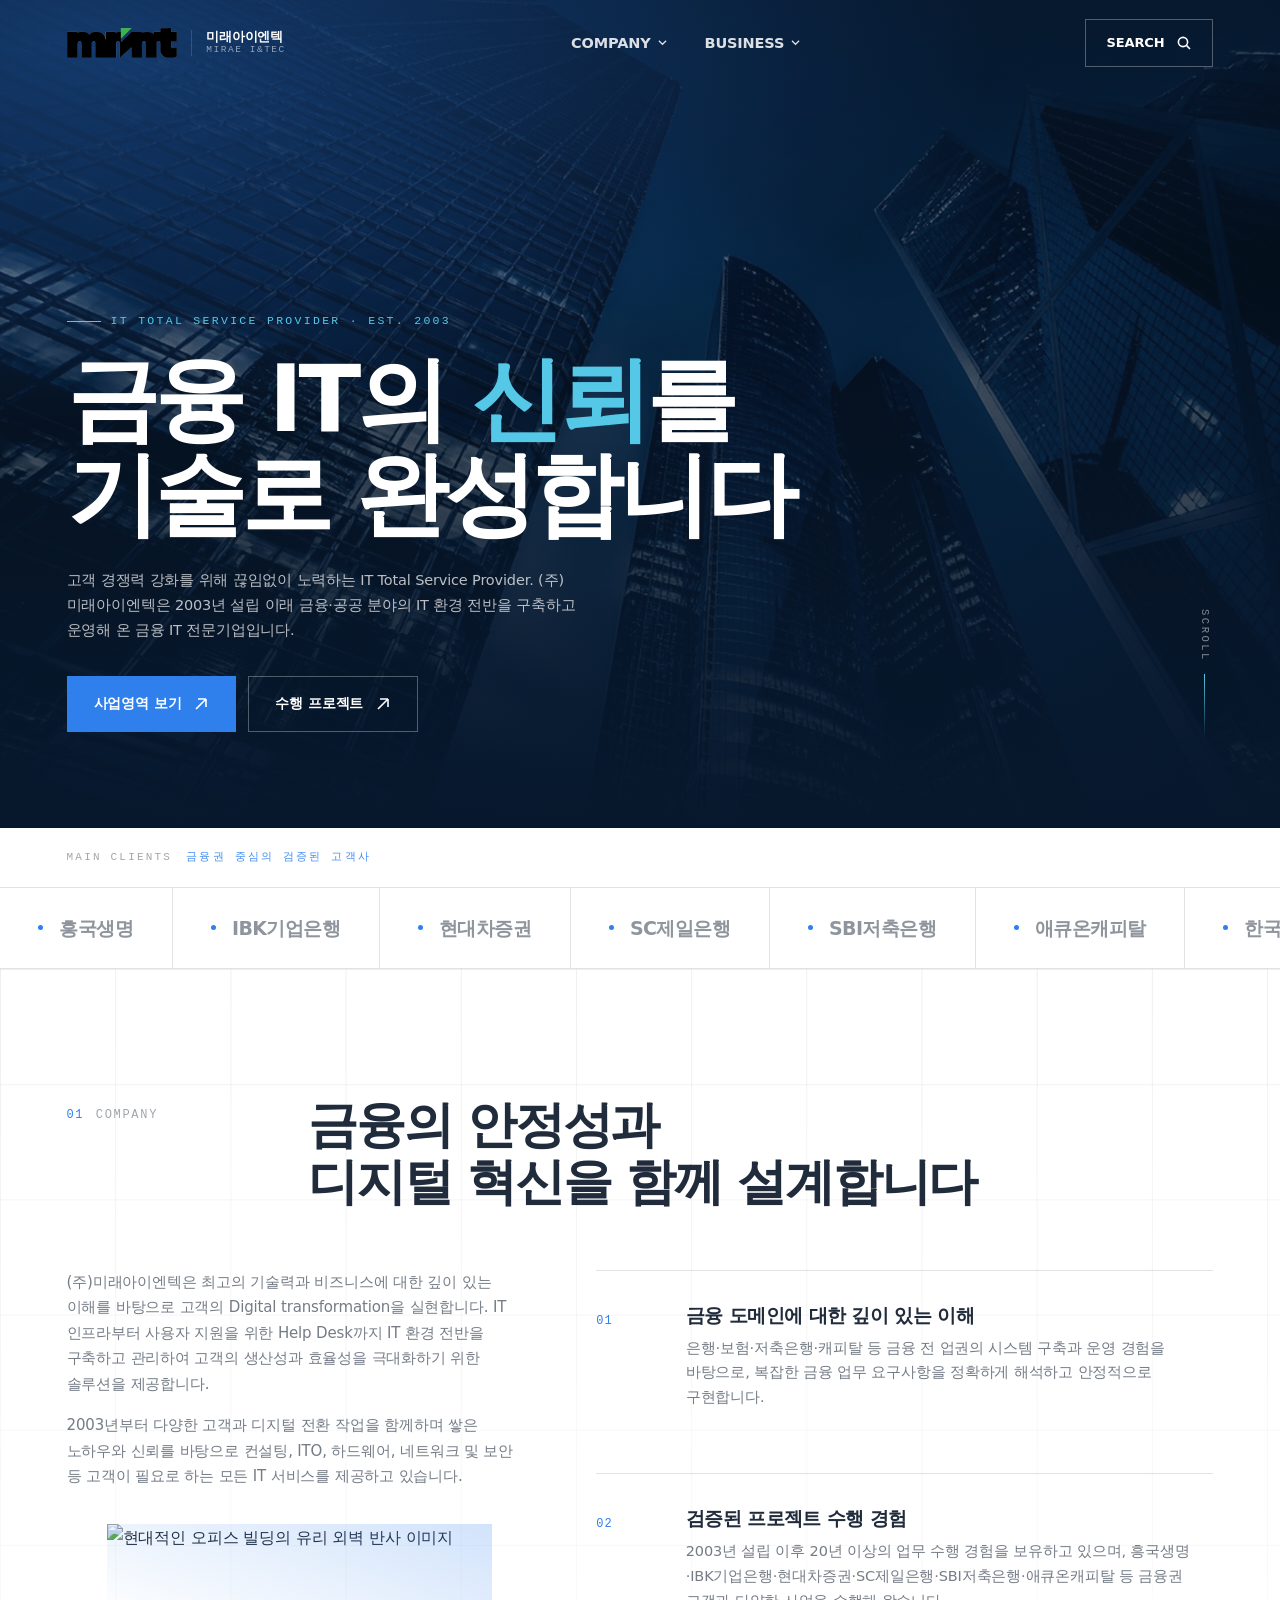
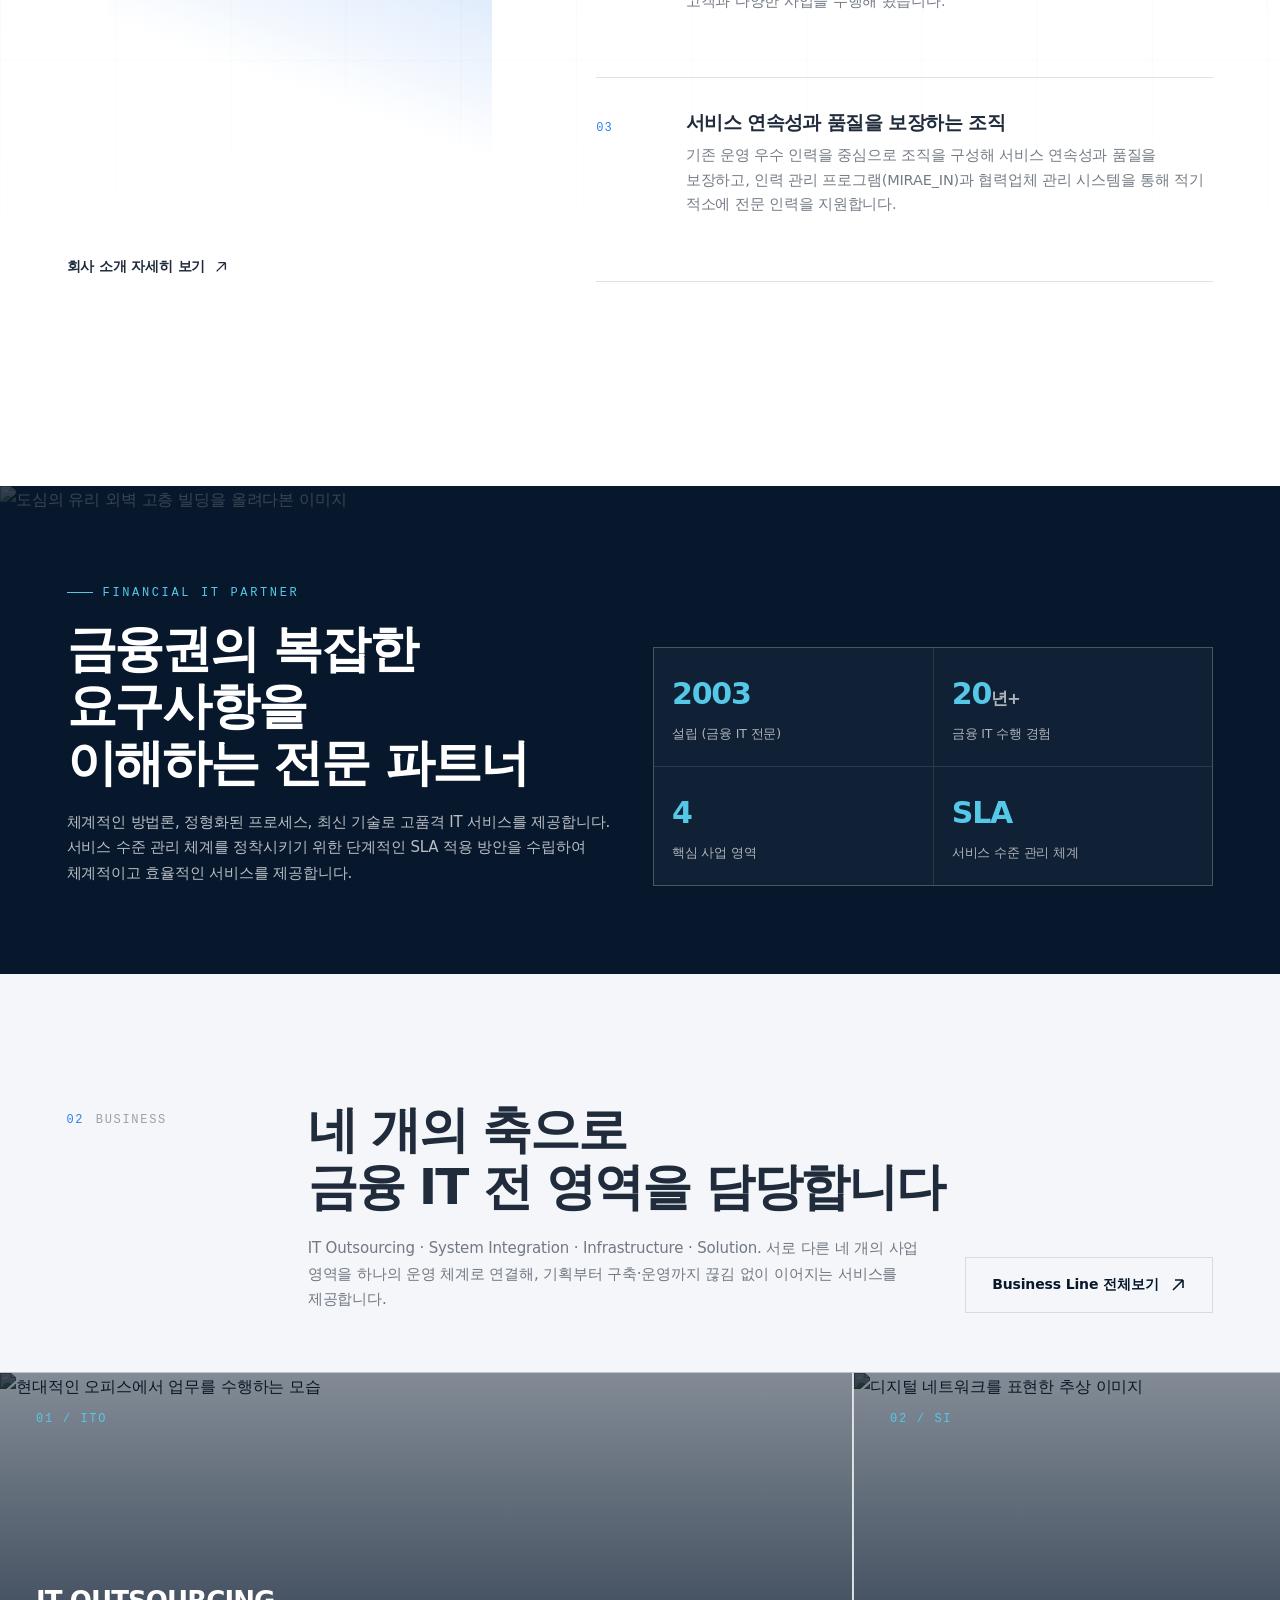
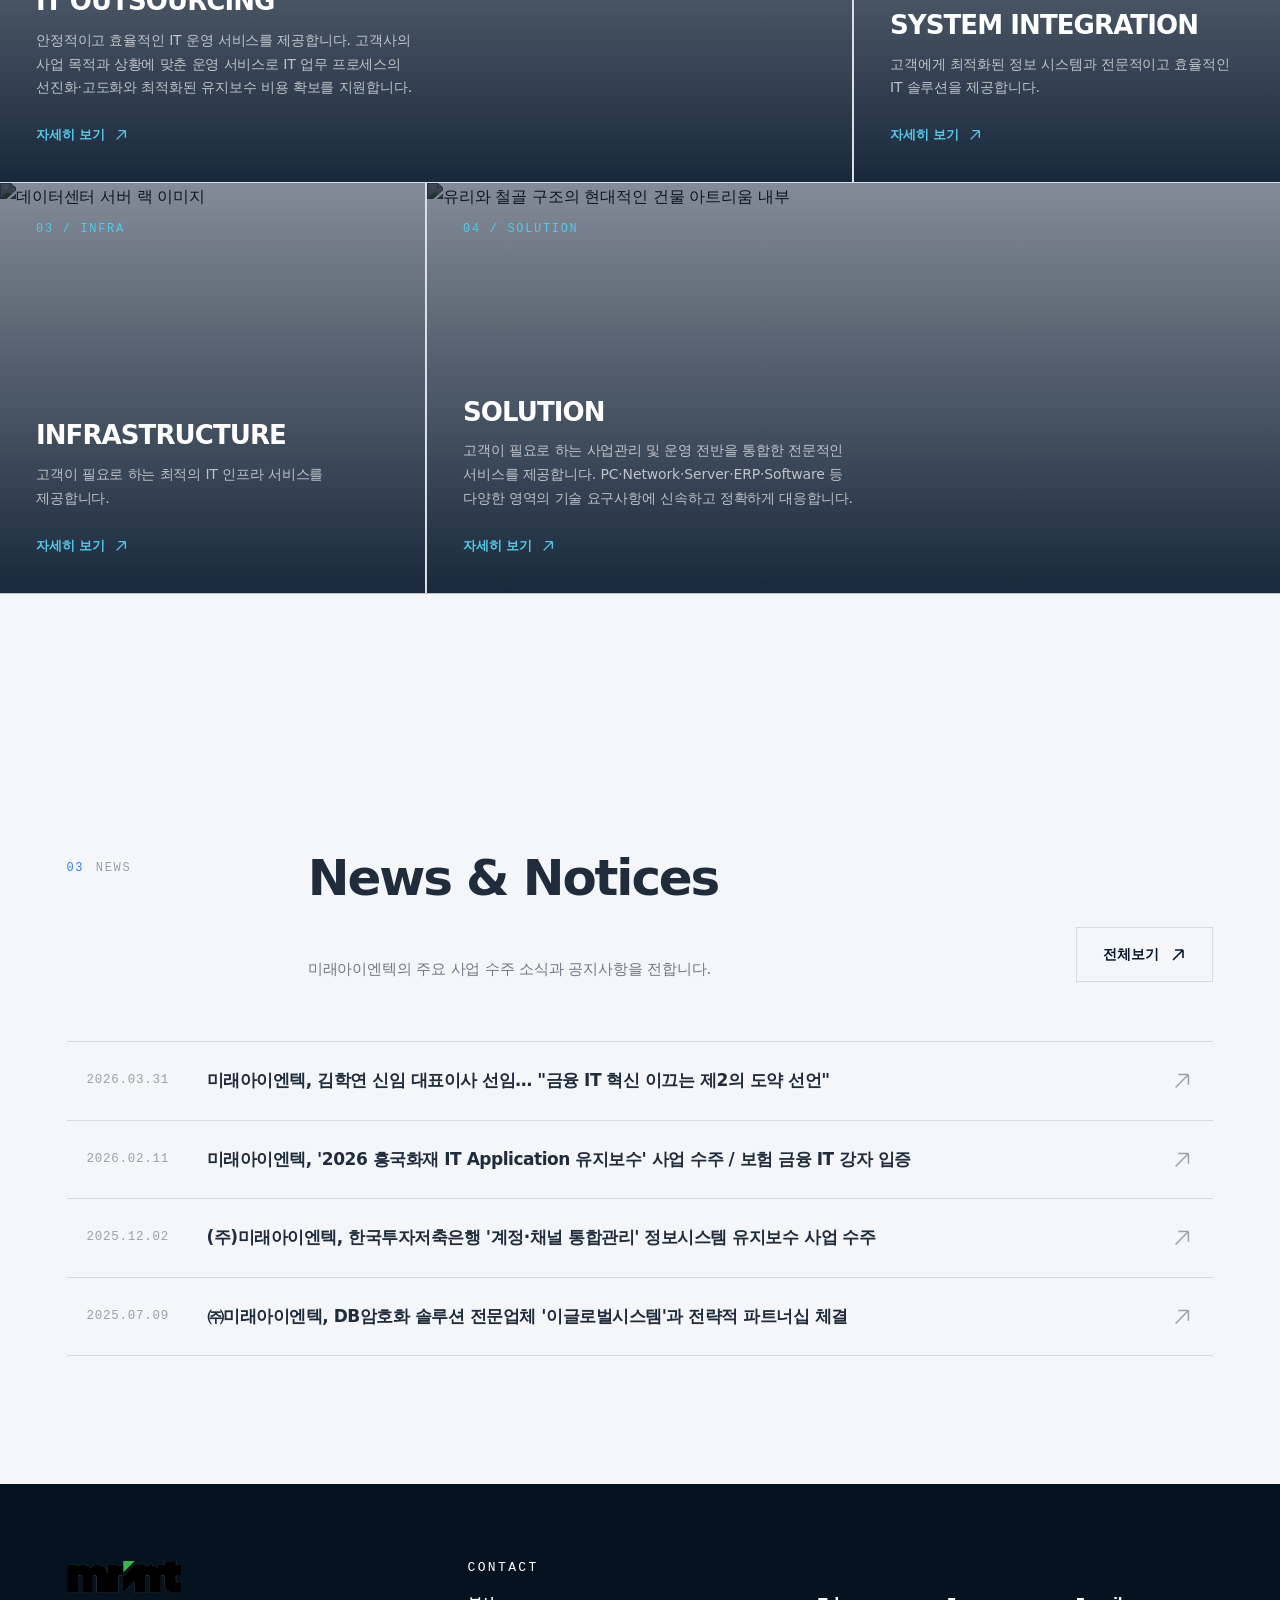
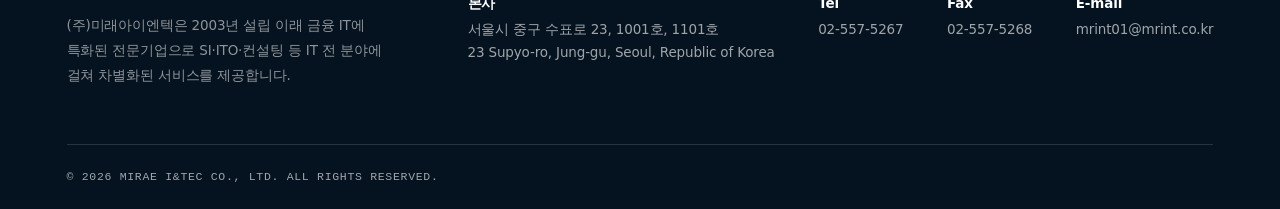
==== commit def8eb0a: "완료" ====
--- a/index.html
+++ b/index.html
@@ -619,7 +619,6 @@
       </div>
       <section class="sec">
         <div class="wrap">
-          <div class="filters" id="newsFilters"></div>
           <div class="list" id="newsList"></div>
         </div>
       </section>
--- a/css/style.css
+++ b/css/style.css
@@ -299,6 +299,8 @@
   padding:clamp(18px,2.2vw,26px) clamp(12px,1.6vw,20px);border-bottom:1px solid var(--hair);position:relative;transition:background .4s var(--ease)}
 .sec--dark .row,.sec--mid .row{border-color:var(--hair-l)}
 @media(min-width:860px){.row{grid-template-columns:96px 128px minmax(0,1fr) auto}}
+.row--notag .row__date{grid-column:1/-1}
+@media(min-width:860px){.row--notag{grid-template-columns:96px minmax(0,1fr) auto}.row--notag .row__date{grid-column:auto}}
 .row::before{content:"";position:absolute;left:0;top:0;bottom:0;width:2px;background:var(--blue);transform:scaleY(0);transform-origin:top;transition:transform .45s var(--ease)}
 .row:hover::before{transform:scaleY(1)}
 .row:hover{background:var(--gray)}
@@ -445,6 +447,14 @@
 .dtl__body ul li{padding-left:20px;position:relative}
 .dtl__body ul li::before{content:"";position:absolute;left:0;top:.62em;width:6px;height:6px;background:var(--blue)}
 #page-mirae .dtl__body>p,#page-mirae .dtl__body ul li b{color:#000}
+.bld--ink{color:#000}
+.bld--ink .filters{margin-bottom:24px}
+.sfeat[hidden]{display:none}
+.logos{display:grid;grid-template-columns:repeat(3,1fr);background:#fff}
+@media(min-width:760px){.logos{grid-template-columns:repeat(4,1fr)}}
+@media(min-width:1080px){.logos{grid-template-columns:repeat(6,1fr)}}
+.logos div{position:relative;aspect-ratio:1/1;background:#fff;box-shadow:1px 0 0 var(--hair),0 1px 0 var(--hair),1px 1px 0 var(--hair),1px 0 0 var(--hair) inset,0 1px 0 var(--hair) inset;display:flex;align-items:center;justify-content:center;padding:12px;text-align:center}
+.logos img{position:absolute;inset:0;width:100%;height:100%;padding:18%;object-fit:contain;background:#fff}
 .dtl__fig{margin:34px 0;overflow:hidden;border:1px solid var(--hair)}
 .dtl__fig img{width:100%;aspect-ratio:16/9;object-fit:cover}
 .dtl__fig figcaption{padding:13px 16px;font-size:12px;font-family:var(--mono);letter-spacing:.06em;color:var(--ink-40);background:var(--gray);border-top:1px solid var(--hair)}
